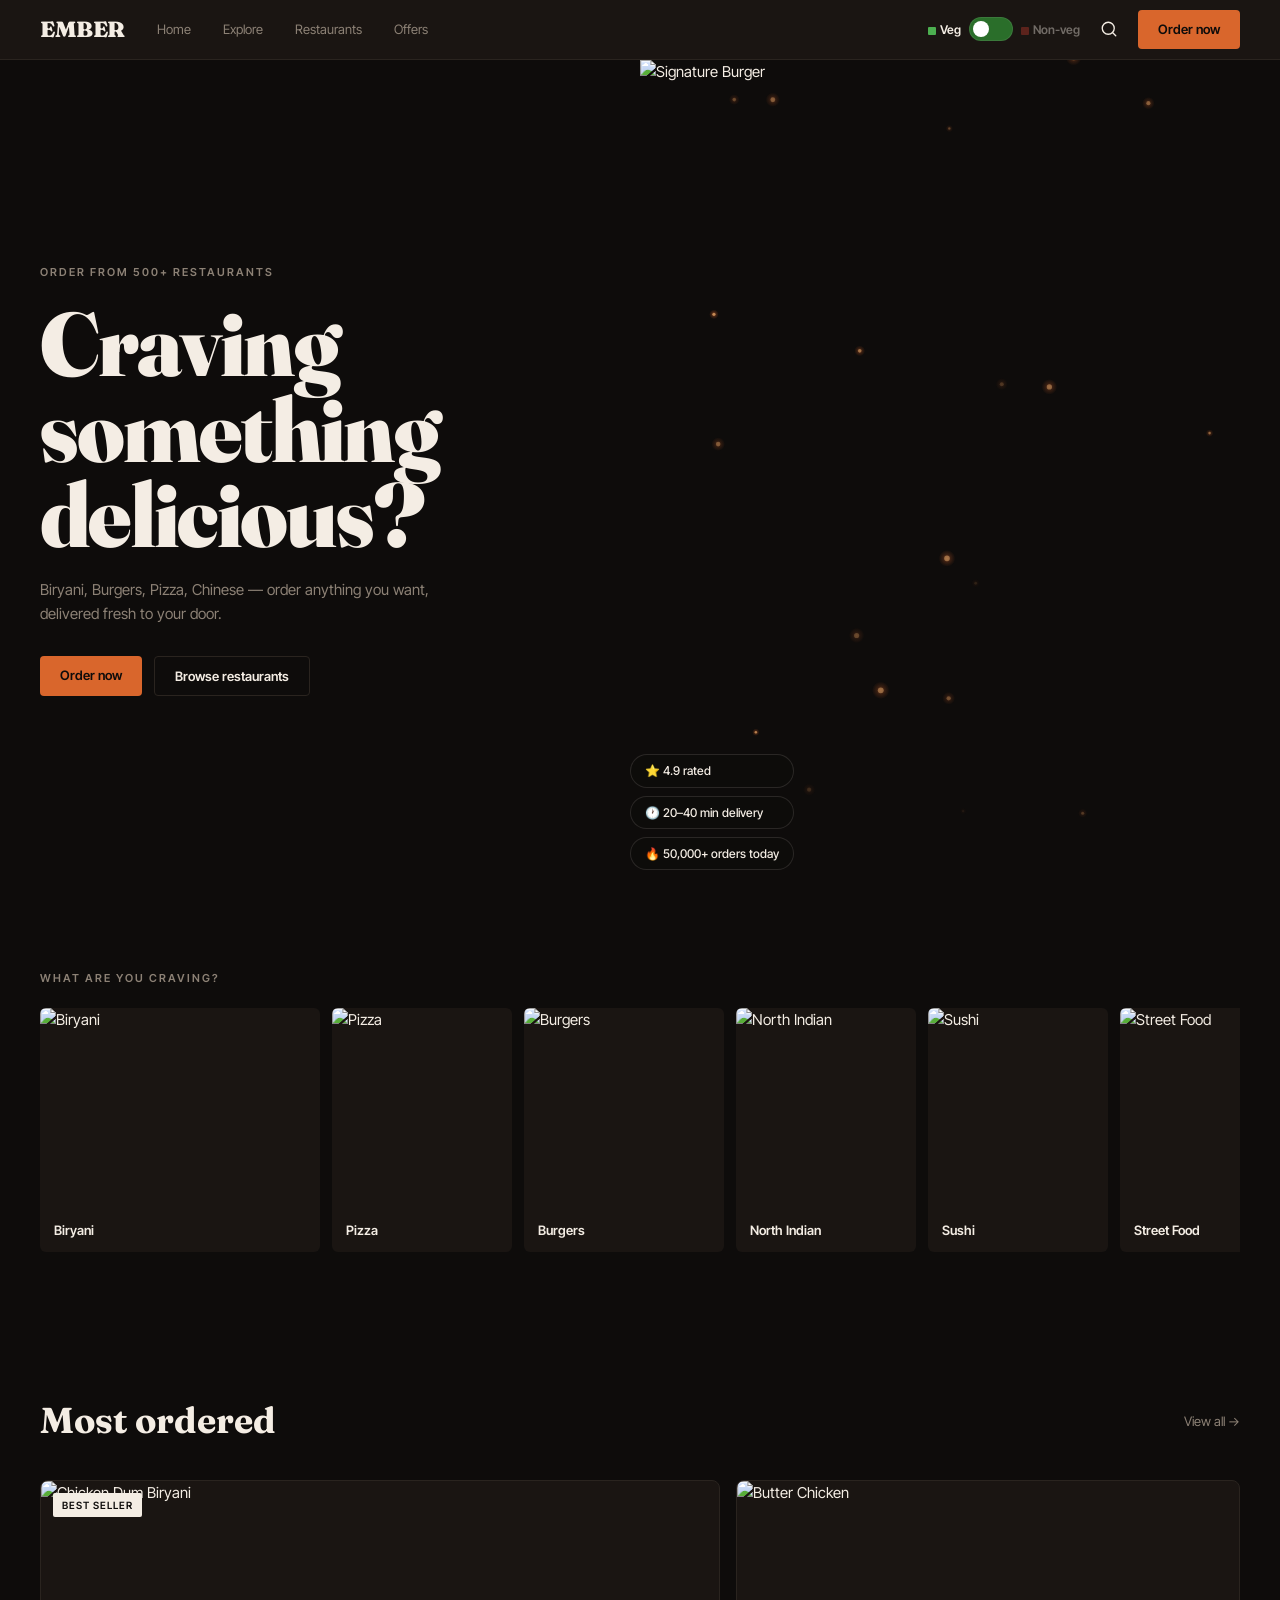
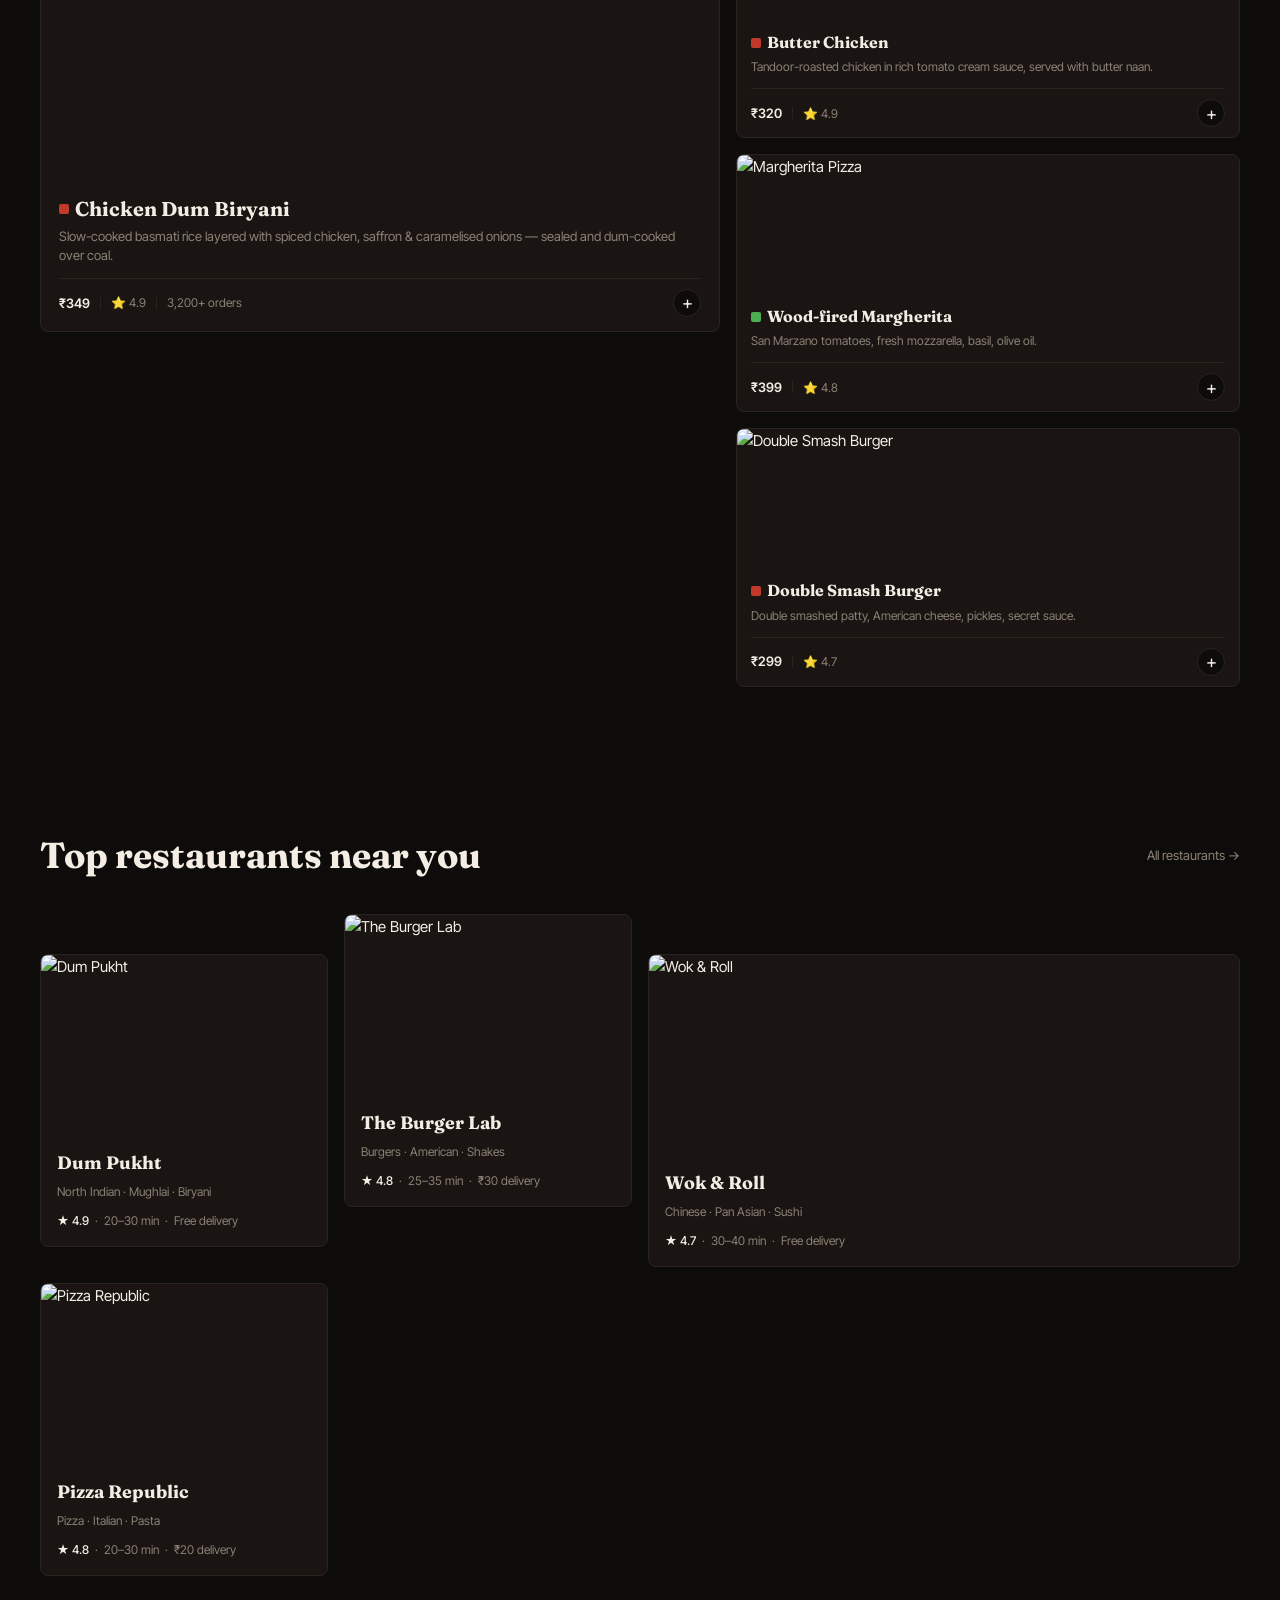
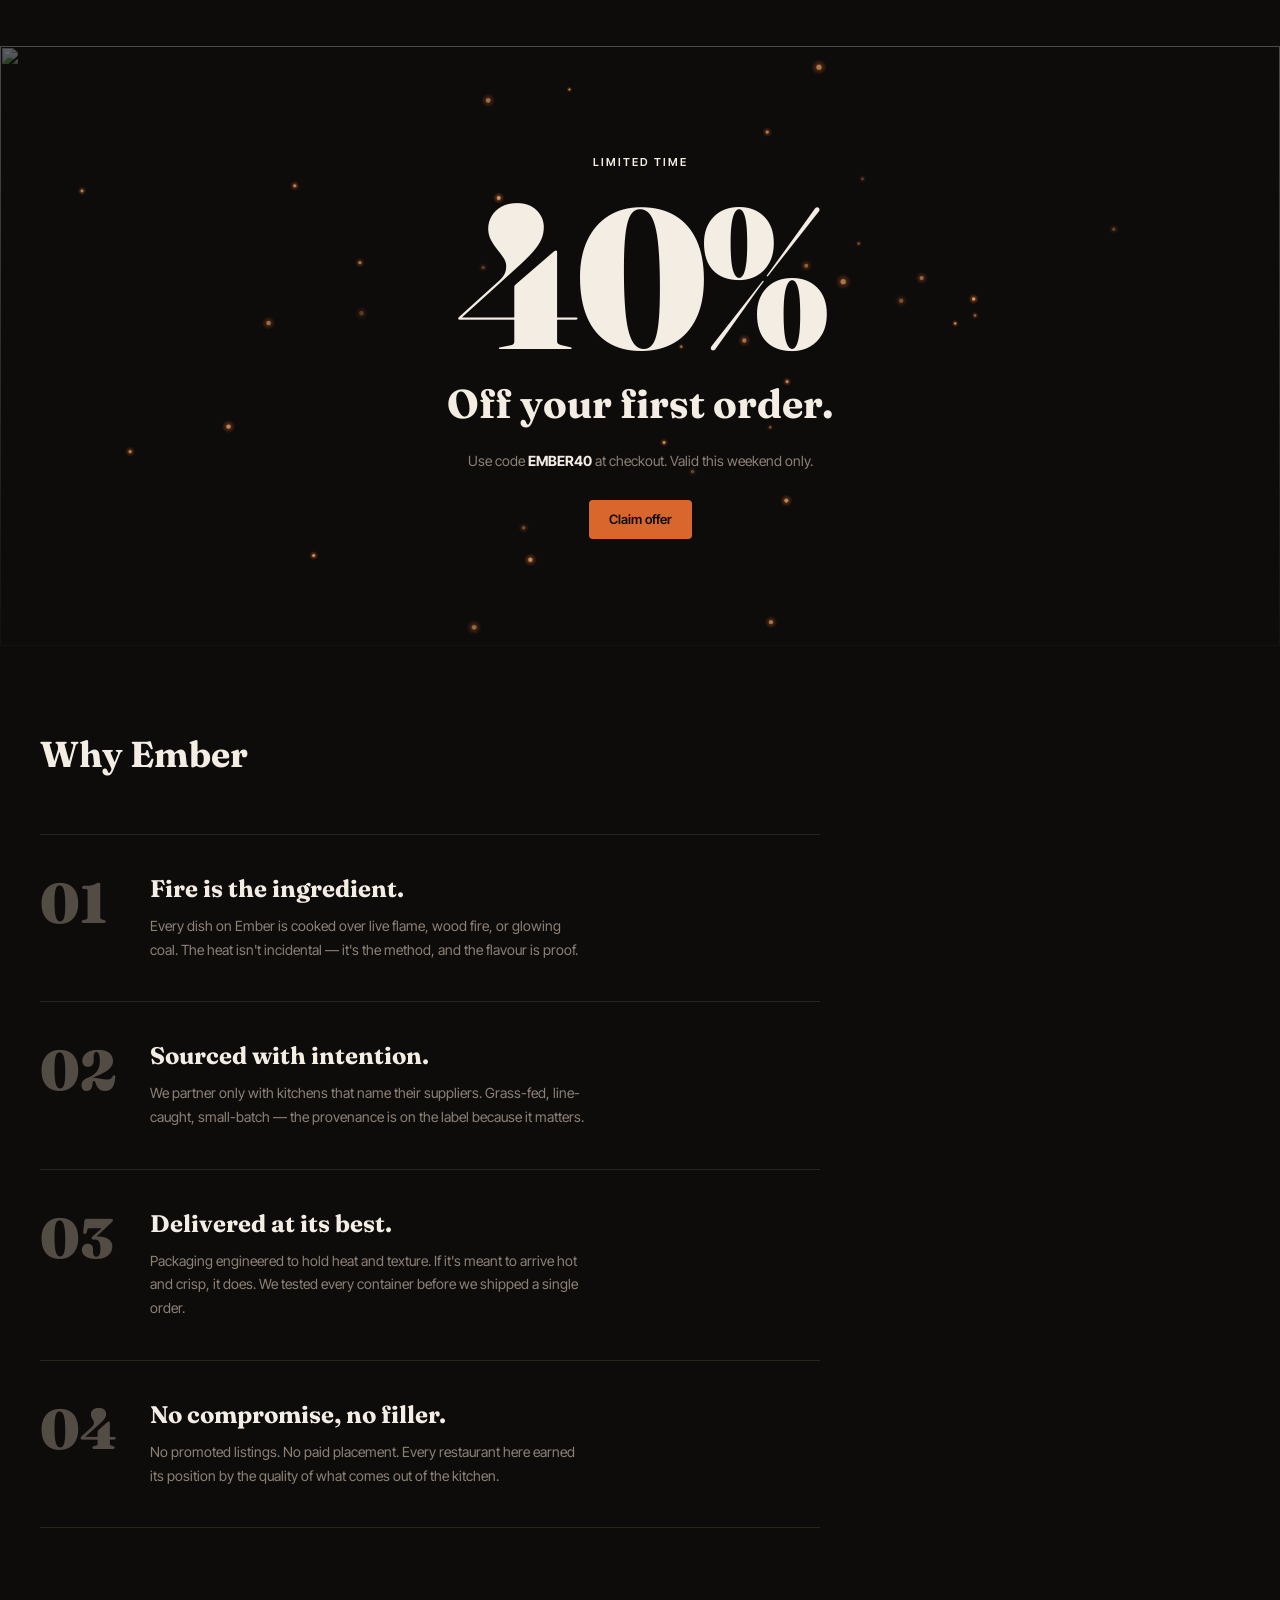
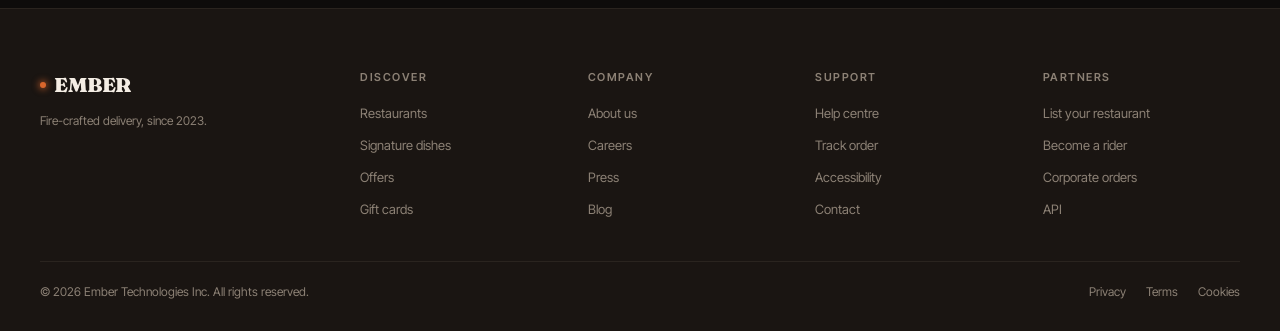
==== index.html @ 6a162d8c "Initial commit" ====
<!DOCTYPE html>
<html lang="en">
<head>
  <meta charset="UTF-8" />
  <meta name="viewport" content="width=device-width, initial-scale=1.0" />
  <title>EMBER — Crafted for your cravings</title>
  <link href="https://fonts.googleapis.com/css2?family=Fraunces:opsz,wght@9..144,700;9..144,900&family=Inter+Tight:wght@400;500;600&display=swap" rel="stylesheet" />
  <link rel="stylesheet" href="style.css" />
</head>
<body>

<!-- NAV -->
<nav id="nav">
  <a href="#" class="wordmark">EMBER</a>
  <div class="nav-links">
    <a href="#">Home</a>
    <a href="#explore">Explore</a>
    <a href="#restaurants">Restaurants</a>
    <a href="#offer">Offers</a>
  </div>
  <div style="display:flex;align-items:center;gap:1.25rem;margin-left:auto">

    <!-- Veg / Non-Veg Toggle -->
    <div class="veg-toggle" id="vegToggle" onclick="toggleVeg()" title="Toggle Veg / Non-Veg">
      <span class="veg-toggle__label" id="vegLabel">Veg</span>
      <div class="veg-toggle__track" id="vegTrack">
        <div class="veg-toggle__thumb"></div>
      </div>
      <span class="veg-toggle__label" id="nonvegLabel" style="opacity:.4">Non-veg</span>
    </div>

    <button aria-label="Search" style="color:var(--muted);display:flex;align-items:center;transition:color 150ms" onmouseover="this.style.color='var(--ivory)'" onmouseout="this.style.color='var(--muted)'">
      <svg width="18" height="18" viewBox="0 0 24 24" fill="none" stroke="currentColor" stroke-width="1.8" stroke-linecap="round">
        <circle cx="11" cy="11" r="8"/><line x1="21" y1="21" x2="16.65" y2="16.65"/>
      </svg>
    </button>
    <a href="#" class="btn btn-primary">Order now</a>
  </div>
</nav>

<!-- HERO -->
<section class="hero">
  <div class="hero-content">
    <p class="eyebrow">Order from 500+ restaurants</p>
    <h1><span>Craving something</span><span>delicious?</span></h1>
    <p class="hero-sub">Biryani, Burgers, Pizza, Chinese — order anything you want, delivered fresh to your door.</p>
    <div class="btn-row">
      <a href="#explore" class="btn btn-primary">Order now</a>
      <a href="#restaurants" class="btn btn-ghost">Browse restaurants</a>
    </div>
  </div>
  <div class="hero-img-wrap">
    <img src="https://images.unsplash.com/photo-1568901346375-23c9450c58cd?w=900&q=85&auto=format&fit=crop" alt="Signature Burger" />
    <div class="badges">
      <span class="badge">⭐ 4.9 rated</span>
      <span class="badge">🕐 20–40 min delivery</span>
      <span class="badge">🔥 50,000+ orders today</span>
    </div>
    <canvas id="heroCanvas"></canvas>
  </div>
</section>

<!-- CATEGORIES -->
<section class="section" id="explore">
  <p class="eyebrow">What are you craving?</p>
  <div class="cat-strip">
    <div class="cat-card wide">
      <div class="img-box"><img src="https://images.unsplash.com/photo-1585937421612-70a008356fbe?w=600&q=80&auto=format&fit=crop" alt="Biryani" loading="lazy" /></div>
      <span class="cat-name">Biryani</span>
    </div>
    <div class="cat-card">
      <div class="img-box"><img src="https://images.unsplash.com/photo-1513104890138-7c749659a591?w=400&q=80&auto=format&fit=crop" alt="Pizza" loading="lazy" /></div>
      <span class="cat-name">Pizza</span>
    </div>
    <div class="cat-card tall">
      <div class="img-box"><img src="https://images.unsplash.com/photo-1555939594-58d7cb561ad1?w=400&q=80&auto=format&fit=crop" alt="Burgers" loading="lazy" /></div>
      <span class="cat-name">Burgers</span>
    </div>
    <div class="cat-card">
      <div class="img-box"><img src="https://images.unsplash.com/photo-1588166524941-3bf61a9c41db?w=400&q=80&auto=format&fit=crop" alt="North Indian" loading="lazy" /></div>
      <span class="cat-name">North Indian</span>
    </div>
    <div class="cat-card">
      <div class="img-box"><img src="https://images.unsplash.com/photo-1569050467447-ce54b3bbc37d?w=400&q=80&auto=format&fit=crop" alt="Sushi" loading="lazy" /></div>
      <span class="cat-name">Sushi</span>
    </div>
    <div class="cat-card narrow">
      <div class="img-box"><img src="https://images.unsplash.com/photo-1601050690597-df0568f70950?w=300&q=80&auto=format&fit=crop" alt="Street Food" loading="lazy" /></div>
      <span class="cat-name">Street Food</span>
    </div>
    <div class="cat-card">
      <div class="img-box"><img src="https://images.unsplash.com/photo-1621996346565-e3dbc646d9a9?w=400&q=80&auto=format&fit=crop" alt="Pasta" loading="lazy" /></div>
      <span class="cat-name">Pasta</span>
    </div>
    <div class="cat-card">
      <div class="img-box"><img src="https://images.unsplash.com/photo-1551024601-bec78aea704b?w=400&q=80&auto=format&fit=crop" alt="Desserts" loading="lazy" /></div>
      <span class="cat-name">Desserts</span>
    </div>
    <div class="cat-card">
      <div class="img-box"><img src="https://images.unsplash.com/photo-1567188040759-fb8a883dc6d8?w=400&q=80&auto=format&fit=crop" alt="Tandoor" loading="lazy" /></div>
      <span class="cat-name">Tandoor</span>
    </div>
    <div class="cat-card narrow">
      <div class="img-box"><img src="https://images.unsplash.com/photo-1546069901-ba9599a7e63c?w=300&q=80&auto=format&fit=crop" alt="Healthy" loading="lazy" /></div>
      <span class="cat-name">Healthy</span>
    </div>
  </div>
</section>

<!-- POPULAR DISHES -->
<section class="section">
  <div class="section-head">
    <h2 class="section-title">Most ordered</h2>
    <a href="#" class="see-all">View all →</a>
  </div>
  <div class="dishes-grid">

    <div class="dish-card featured">
      <div class="img-box img-rel">
        <img src="https://images.unsplash.com/photo-1585937421612-70a008356fbe?w=700&q=85&auto=format&fit=crop" alt="Chicken Dum Biryani" loading="lazy" />
        <span class="dish-tag">Best seller</span>
      </div>
      <div class="dish-body">
        <h3 class="dish-name"><span class="dish-dot nonveg"></span>Chicken Dum Biryani</h3>
        <p class="dish-desc">Slow-cooked basmati rice layered with spiced chicken, saffron & caramelised onions — sealed and dum-cooked over coal.</p>
        <div class="meta-row">
          <span class="price">₹349</span>
          <span class="divider"></span>
          <span class="rating">⭐ 4.9</span>
          <span class="divider"></span>
          <span class="orders">3,200+ orders</span>
          <button class="add-btn">+</button>
        </div>
      </div>
    </div>

    <div class="small-stack">
      <div class="dish-card small">
        <div class="img-box"><img src="https://images.unsplash.com/photo-1567188040759-fb8a883dc6d8?w=400&q=80&auto=format&fit=crop" alt="Butter Chicken" loading="lazy" /></div>
        <div class="dish-body">
          <h3 class="dish-name"><span class="dish-dot nonveg"></span>Butter Chicken</h3>
          <p class="dish-desc">Tandoor-roasted chicken in rich tomato cream sauce, served with butter naan.</p>
          <div class="meta-row"><span class="price">₹320</span><span class="divider"></span><span class="rating">⭐ 4.9</span><button class="add-btn">+</button></div>
        </div>
      </div>
      <div class="dish-card small">
        <div class="img-box"><img src="https://images.unsplash.com/photo-1513104890138-7c749659a591?w=400&q=80&auto=format&fit=crop" alt="Margherita Pizza" loading="lazy" /></div>
        <div class="dish-body">
          <h3 class="dish-name"><span class="dish-dot veg"></span>Wood-fired Margherita</h3>
          <p class="dish-desc">San Marzano tomatoes, fresh mozzarella, basil, olive oil.</p>
          <div class="meta-row"><span class="price">₹399</span><span class="divider"></span><span class="rating">⭐ 4.8</span><button class="add-btn">+</button></div>
        </div>
      </div>
      <div class="dish-card small">
        <div class="img-box"><img src="https://images.unsplash.com/photo-1555939594-58d7cb561ad1?w=400&q=80&auto=format&fit=crop" alt="Double Smash Burger" loading="lazy" /></div>
        <div class="dish-body">
          <h3 class="dish-name"><span class="dish-dot nonveg"></span>Double Smash Burger</h3>
          <p class="dish-desc">Double smashed patty, American cheese, pickles, secret sauce.</p>
          <div class="meta-row"><span class="price">₹299</span><span class="divider"></span><span class="rating">⭐ 4.7</span><button class="add-btn">+</button></div>
        </div>
      </div>
    </div>

  </div>
</section>

<!-- RESTAURANTS -->
<section class="section" id="restaurants">
  <div class="section-head">
    <h2 class="section-title">Top restaurants near you</h2>
    <a href="#" class="see-all">All restaurants →</a>
  </div>
  <div class="rest-grid">
    <div class="rest-card offset">
      <div class="img-box"><img src="https://images.unsplash.com/photo-1414235077428-338989a2e8c0?w=600&q=80&auto=format&fit=crop" alt="Dum Pukht" loading="lazy" /></div>
      <div class="rest-body"><h3 class="rest-name">Dum Pukht</h3><p class="rest-cuisine">North Indian · Mughlai · Biryani</p><div class="rest-info"><span class="rating">★ 4.9</span> · <span>20–30 min</span> · <span>Free delivery</span></div></div>
    </div>
    <div class="rest-card">
      <div class="img-box"><img src="https://images.unsplash.com/photo-1537047902294-62a40c20a6ae?w=600&q=80&auto=format&fit=crop" alt="The Burger Lab" loading="lazy" /></div>
      <div class="rest-body"><h3 class="rest-name">The Burger Lab</h3><p class="rest-cuisine">Burgers · American · Shakes</p><div class="rest-info"><span class="rating">★ 4.8</span> · <span>25–35 min</span> · <span>₹30 delivery</span></div></div>
    </div>
    <div class="rest-card wide offset">
      <div class="img-box"><img src="https://images.unsplash.com/photo-1466978913421-dad2ebd01d17?w=700&q=80&auto=format&fit=crop" alt="Wok & Roll" loading="lazy" /></div>
      <div class="rest-body"><h3 class="rest-name">Wok & Roll</h3><p class="rest-cuisine">Chinese · Pan Asian · Sushi</p><div class="rest-info"><span class="rating">★ 4.7</span> · <span>30–40 min</span> · <span>Free delivery</span></div></div>
    </div>
    <div class="rest-card">
      <div class="img-box"><img src="https://images.unsplash.com/photo-1555396273-367ea4eb4db5?w=600&q=80&auto=format&fit=crop" alt="Pizza Republic" loading="lazy" /></div>
      <div class="rest-body"><h3 class="rest-name">Pizza Republic</h3><p class="rest-cuisine">Pizza · Italian · Pasta</p><div class="rest-info"><span class="rating">★ 4.8</span> · <span>20–30 min</span> · <span>₹20 delivery</span></div></div>
    </div>
  </div>
</section>

<!-- OFFER -->
<section class="offer" id="offer">
  <div class="offer-bg">
    <img src="https://images.unsplash.com/photo-1544025162-d76694265947?w=1600&q=80&auto=format&fit=crop" alt="" loading="lazy" />
  </div>
  <canvas id="offerCanvas"></canvas>
  <div class="offer-content">
    <p class="eyebrow" style="color:var(--muted)">Limited time</p>
    <div class="offer-num">40%</div>
    <h2 class="offer-title">Off your first order.</h2>
    <p class="offer-sub">Use code <strong>EMBER40</strong> at checkout. Valid this weekend only.</p>
    <a href="#" class="btn btn-primary">Claim offer</a>
  </div>
</section>

<!-- WHY EMBER -->
<section class="why">
  <h2 class="section-title">Why Ember</h2>
  <div class="why-item">
    <span class="why-num">01</span>
    <div><h3 class="why-title">Fire is the ingredient.</h3><p class="why-body">Every dish on Ember is cooked over live flame, wood fire, or glowing coal. The heat isn't incidental — it's the method, and the flavour is proof.</p></div>
  </div>
  <div class="why-item">
    <span class="why-num">02</span>
    <div><h3 class="why-title">Sourced with intention.</h3><p class="why-body">We partner only with kitchens that name their suppliers. Grass-fed, line-caught, small-batch — the provenance is on the label because it matters.</p></div>
  </div>
  <div class="why-item">
    <span class="why-num">03</span>
    <div><h3 class="why-title">Delivered at its best.</h3><p class="why-body">Packaging engineered to hold heat and texture. If it's meant to arrive hot and crisp, it does. We tested every container before we shipped a single order.</p></div>
  </div>
  <div class="why-item">
    <span class="why-num">04</span>
    <div><h3 class="why-title">No compromise, no filler.</h3><p class="why-body">No promoted listings. No paid placement. Every restaurant here earned its position by the quality of what comes out of the kitchen.</p></div>
  </div>
</section>

<!-- FOOTER -->
<footer>
  <div class="footer-top">
    <div>
      <div class="footer-wordmark"><span class="ember-dot"></span> EMBER</div>
      <p class="footer-tagline">Fire-crafted delivery, since 2023.</p>
    </div>
    <div class="footer-nav">
      <div><p class="col-head">Discover</p><ul><li><a href="#">Restaurants</a></li><li><a href="#">Signature dishes</a></li><li><a href="#">Offers</a></li><li><a href="#">Gift cards</a></li></ul></div>
      <div><p class="col-head">Company</p><ul><li><a href="#">About us</a></li><li><a href="#">Careers</a></li><li><a href="#">Press</a></li><li><a href="#">Blog</a></li></ul></div>
      <div><p class="col-head">Support</p><ul><li><a href="#">Help centre</a></li><li><a href="#">Track order</a></li><li><a href="#">Accessibility</a></li><li><a href="#">Contact</a></li></ul></div>
      <div><p class="col-head">Partners</p><ul><li><a href="#">List your restaurant</a></li><li><a href="#">Become a rider</a></li><li><a href="#">Corporate orders</a></li><li><a href="#">API</a></li></ul></div>
    </div>
  </div>
  <div class="footer-bottom">
    <p>© 2026 Ember Technologies Inc. All rights reserved.</p>
    <div class="legal-links"><a href="#">Privacy</a><a href="#">Terms</a><a href="#">Cookies</a></div>
  </div>
</footer>

<script src="main.js"></script>
</body>
</html>
---- style.css ----
/* === RESET === */
* {
  margin: 0;
  padding: 0;
  box-sizing: border-box;
}

body {
  background-color: #0E0C0B;
  color: #F4EDE4;
  font-family: 'Inter Tight', sans-serif;
  font-size: 15px;
  line-height: 1.6;
  overflow-x: hidden;
}

img {
  display: block;
  max-width: 100%;
  height: auto;
}

a {
  color: inherit;
  text-decoration: none;
}

ul, ol {
  list-style: none;
}

button {
  background: none;
  border: none;
  cursor: pointer;
  font-family: inherit;
  color: inherit;
}

/* === NAV === */
nav {
  position: fixed;
  top: 0;
  left: 0;
  right: 0;
  z-index: 100;
  display: flex;
  align-items: center;
  gap: 2rem;
  padding: 0 40px;
  height: 60px;
  background-color: #1A1512;
  border-bottom: 1px solid #2A241F;
}

nav.scrolled {
  border-bottom-color: #8C8175;
}

.wordmark {
  font-family: 'Fraunces', serif;
  font-size: 22px;
  font-weight: 900;
  letter-spacing: -0.5px;
  color: #F4EDE4;
}

.nav-links {
  display: flex;
  gap: 2rem;
  margin-right: auto;
}

.nav-links a {
  font-size: 13px;
  color: #8C8175;
}

.nav-links a:hover {
  color: #F4EDE4;
}

/* === BUTTONS === */
.btn {
  display: inline-block;
  padding: 9px 20px;
  font-size: 13px;
  font-weight: 600;
  border-radius: 4px;
}

.btn:hover {
  opacity: 0.85;
}

.btn-primary {
  background-color: #D9662C;
  color: #0E0C0B;
}

.btn-ghost {
  border: 1px solid #2A241F;
  color: #F4EDE4;
}

/* === HERO === */
.hero {
  min-height: 100vh;
  padding-top: 60px;
  display: grid;
  grid-template-columns: 1fr 1fr;
  align-items: center;
  overflow: hidden;
}

.hero-content {
  padding: 60px 40px;
}

.eyebrow {
  font-size: 11px;
  font-weight: 600;
  letter-spacing: 2px;
  text-transform: uppercase;
  color: #8C8175;
  margin-bottom: 20px;
}

h1 {
  font-family: 'Fraunces', serif;
  font-size: 90px;
  font-weight: 900;
  line-height: 0.95;
  letter-spacing: -2px;
  color: #F4EDE4;
  margin-bottom: 20px;
}

h1 span {
  display: block;
}

.hero-sub {
  font-size: 15px;
  color: #8C8175;
  max-width: 420px;
  margin-bottom: 30px;
}

.btn-row {
  display: flex;
  gap: 12px;
}

.hero-img-wrap {
  position: relative;
  height: 100%;
  min-height: 520px;
}

.hero-img-wrap img {
  width: 110%;
  height: 100%;
  object-fit: cover;
}

.badges {
  position: absolute;
  bottom: 30px;
  left: -10px;
  display: flex;
  flex-direction: column;
  gap: 8px;
}

.badge {
  display: inline-flex;
  align-items: center;
  gap: 6px;
  font-size: 12px;
  font-weight: 500;
  background-color: rgba(14, 12, 11, 0.75);
  border: 1px solid rgba(244, 237, 228, 0.12);
  padding: 6px 14px;
  border-radius: 50px;
}

#heroCanvas {
  position: absolute;
  top: 0;
  left: 0;
  width: 100%;
  height: 100%;
  pointer-events: none;
}

/* === CATEGORIES === */
.section {
  padding: 70px 40px;
}

.section-head {
  display: flex;
  align-items: center;
  justify-content: space-between;
  margin-bottom: 30px;
}

.section-title {
  font-family: 'Fraunces', serif;
  font-size: 36px;
  font-weight: 700;
  color: #F4EDE4;
}

.see-all {
  font-size: 13px;
  color: #8C8175;
}

.see-all:hover {
  color: #F4EDE4;
}

.cat-strip {
  display: flex;
  gap: 12px;
  overflow-x: auto;
}

.cat-strip::-webkit-scrollbar {
  display: none;
}

.cat-card {
  flex-shrink: 0;
  width: 180px;
  border-radius: 6px;
  overflow: hidden;
  background-color: #1A1512;
  cursor: pointer;
}

.cat-card.wide   { width: 280px; }
.cat-card.tall   { width: 200px; }
.cat-card.narrow { width: 150px; }

.cat-card .img-box {
  height: 200px;
  overflow: hidden;
}

.cat-card .img-box img {
  width: 100%;
  height: 100%;
  object-fit: cover;
  transition: transform 0.4s;
}

.cat-card:hover .img-box img {
  transform: scale(1.04);
}

.cat-name {
  display: block;
  font-size: 13px;
  font-weight: 600;
  padding: 12px 14px;
  position: relative;
}

.cat-name::after {
  content: '';
  position: absolute;
  bottom: 8px;
  left: 14px;
  width: 0;
  height: 1px;
  background-color: #D9662C;
  transition: width 0.4s;
}

.cat-card:hover .cat-name::after {
  width: calc(100% - 28px);
}

/* === DISHES === */
.dishes-grid {
  display: grid;
  grid-template-columns: 1.35fr 1fr;
  gap: 16px;
  align-items: start;
}

.small-stack {
  display: flex;
  flex-direction: column;
  gap: 16px;
}

.dish-card {
  background-color: #1A1512;
  border: 1px solid #2A241F;
  border-radius: 8px;
  overflow: hidden;
  transition: border-color 0.3s;
}

.dish-card:hover {
  border-color: #8C8175;
}

.dish-card .img-box {
  overflow: hidden;
}

.dish-card.featured .img-box { height: 300px; }
.dish-card.small    .img-box { height: 140px; }

.dish-card .img-box img {
  width: 100%;
  height: 100%;
  object-fit: cover;
  transition: transform 0.5s;
}

.dish-card:hover .img-box img {
  transform: scale(1.03);
}

.img-rel {
  position: relative;
}

.dish-tag {
  position: absolute;
  top: 12px;
  left: 12px;
  font-size: 10px;
  font-weight: 600;
  letter-spacing: 1px;
  text-transform: uppercase;
  background-color: #F4EDE4;
  color: #0E0C0B;
  padding: 4px 9px;
  border-radius: 2px;
}

.dish-body {
  padding: 16px 18px 14px;
}

.dish-card.small .dish-body {
  padding: 12px 14px 10px;
}

.dish-name {
  font-family: 'Fraunces', serif;
  font-size: 20px;
  font-weight: 700;
  line-height: 1.2;
  margin-bottom: 6px;
  display: flex;
  align-items: center;
}

.dish-card.small .dish-name { font-size: 16px; }

.dish-desc {
  font-size: 13px;
  color: #8C8175;
  line-height: 1.5;
  margin-bottom: 12px;
}

.dish-card.small .dish-desc { font-size: 12px; }

.meta-row {
  display: flex;
  align-items: center;
  gap: 10px;
  padding-top: 10px;
  border-top: 1px solid #2A241F;
  font-size: 13px;
}

.price   { font-weight: 600; }
.divider { width: 1px; height: 12px; background-color: #2A241F; }
.rating  { font-size: 12px; color: #8C8175; }
.orders  { font-size: 12px; color: #8C8175; }

.add-btn {
  margin-left: auto;
  width: 28px;
  height: 28px;
  border-radius: 50%;
  background-color: #0E0C0B;
  border: 1px solid #2A241F;
  font-size: 18px;
  display: flex;
  align-items: center;
  justify-content: center;
  transition: background-color 0.2s;
}

.add-btn:hover {
  background-color: #D9662C;
  border-color: #D9662C;
  color: #0E0C0B;
}

/* === RESTAURANTS === */
.rest-grid {
  display: grid;
  grid-template-columns: repeat(4, 1fr);
  gap: 16px;
  align-items: start;
}

.rest-card {
  background-color: #1A1512;
  border: 1px solid #2A241F;
  border-radius: 8px;
  overflow: hidden;
  cursor: pointer;
  transition: border-color 0.3s;
}

.rest-card:hover   { border-color: #8C8175; }
.rest-card.offset  { margin-top: 40px; }
.rest-card.wide    { grid-column: span 2; }

.rest-card .img-box {
  height: 180px;
  overflow: hidden;
}

.rest-card.wide .img-box { height: 200px; }

.rest-card .img-box img {
  width: 100%;
  height: 100%;
  object-fit: cover;
  transition: transform 0.5s;
}

.rest-card:hover .img-box img {
  transform: scale(1.03);
}

.rest-body    { padding: 14px 16px 16px; }
.rest-name    { font-family: 'Fraunces', serif; font-size: 18px; font-weight: 700; margin-bottom: 4px; }
.rest-cuisine { font-size: 12px; color: #8C8175; margin-bottom: 10px; }
.rest-info    { display: flex; align-items: center; gap: 6px; font-size: 12px; color: #8C8175; }
.rest-info .rating { color: #F4EDE4; font-weight: 500; }

/* === OFFER === */
.offer {
  position: relative;
  min-height: 600px;
  display: flex;
  align-items: center;
  justify-content: center;
  overflow: hidden;
}

.offer-bg {
  position: absolute;
  top: 0; left: 0;
  width: 100%; height: 100%;
}

.offer-bg img {
  width: 100%;
  height: 100%;
  object-fit: cover;
}

.offer-bg::after {
  content: '';
  position: absolute;
  top: 0; left: 0;
  width: 100%; height: 100%;
  background: linear-gradient(to top, rgba(14,12,11,0.97), rgba(14,12,11,0.65));
}

#offerCanvas {
  position: absolute;
  top: 0; left: 0;
  width: 100%; height: 100%;
  pointer-events: none;
  z-index: 2;
}

.offer-content {
  position: relative;
  z-index: 3;
  text-align: center;
  padding: 60px 40px;
  max-width: 700px;
}

.offer-num {
  font-family: 'Fraunces', serif;
  font-size: 200px;
  font-weight: 900;
  line-height: 0.85;
  letter-spacing: -6px;
  color: #F4EDE4;
  margin-bottom: 10px;
}

.offer-title {
  font-family: 'Fraunces', serif;
  font-size: 40px;
  font-weight: 700;
  color: #F4EDE4;
  margin-bottom: 14px;
}

.offer-sub {
  font-size: 14px;
  color: #8C8175;
  margin-bottom: 28px;
  line-height: 1.6;
}

.offer-sub strong { color: #F4EDE4; }

/* === WHY EMBER === */
.why {
  padding: 80px 40px;
  max-width: 860px;
}

.why .section-title {
  margin-bottom: 50px;
}

.why-item {
  display: grid;
  grid-template-columns: 80px 1fr;
  gap: 30px;
  padding: 40px 0;
  border-bottom: 1px solid #2A241F;
  align-items: start;
}

.why-item:first-of-type {
  border-top: 1px solid #2A241F;
}

.why-num {
  font-family: 'Fraunces', serif;
  font-size: 56px;
  font-weight: 900;
  color: #8C8175;
  line-height: 1;
  opacity: 0.55;
}

.why-title {
  font-family: 'Fraunces', serif;
  font-size: 24px;
  font-weight: 700;
  line-height: 1.2;
  margin-bottom: 10px;
}

.why-body {
  font-size: 14px;
  color: #8C8175;
  line-height: 1.7;
  max-width: 55ch;
}

/* === FOOTER === */
footer {
  background-color: #1A1512;
  border-top: 1px solid #2A241F;
  padding: 60px 40px 30px;
}

.footer-top {
  display: grid;
  grid-template-columns: 260px 1fr;
  gap: 60px;
  margin-bottom: 40px;
}

.footer-wordmark {
  font-family: 'Fraunces', serif;
  font-size: 20px;
  font-weight: 900;
  letter-spacing: -0.5px;
  color: #F4EDE4;
  display: flex;
  align-items: center;
  gap: 8px;
  margin-bottom: 10px;
}

.ember-dot {
  width: 6px;
  height: 6px;
  border-radius: 50%;
  background-color: #D9662C;
  box-shadow: 0 0 6px 2px rgba(217,102,44,0.55);
  animation: pulse 2.8s ease-in-out infinite;
}

@keyframes pulse {
  50% { box-shadow: 0 0 10px 4px rgba(217,102,44,0.75); }
}

.footer-tagline { font-size: 12px; color: #8C8175; }

.footer-nav {
  display: grid;
  grid-template-columns: repeat(4, 1fr);
  gap: 30px;
}

.col-head {
  font-size: 11px;
  font-weight: 600;
  letter-spacing: 1.5px;
  text-transform: uppercase;
  color: #8C8175;
  margin-bottom: 14px;
}

.footer-nav ul {
  display: flex;
  flex-direction: column;
  gap: 8px;
}

.footer-nav a {
  font-size: 13px;
  color: #8C8175;
}

.footer-nav a:hover { color: #F4EDE4; }

.footer-bottom {
  display: flex;
  justify-content: space-between;
  align-items: center;
  padding-top: 20px;
  border-top: 1px solid #2A241F;
}

.footer-bottom p { font-size: 12px; color: #8C8175; }
.legal-links { display: flex; gap: 20px; }
.legal-links a { font-size: 12px; color: #8C8175; }
.legal-links a:hover { color: #F4EDE4; }

/* === VEG / NON-VEG TOGGLE === */
.veg-toggle {
  display: flex;
  align-items: center;
  gap: 8px;
  cursor: pointer;
}

.veg-toggle__label {
  font-size: 12px;
  font-weight: 600;
  color: #F4EDE4;
}

.veg-toggle__track {
  position: relative;
  width: 44px;
  height: 24px;
  border-radius: 50px;
  background-color: #2a6e2a;
  border: 1px solid rgba(255,255,255,0.08);
  transition: background-color 0.3s;
}

.veg-toggle__thumb {
  position: absolute;
  top: 3px;
  left: 3px;
  width: 16px;
  height: 16px;
  border-radius: 50%;
  background-color: #fff;
  transition: transform 0.3s;
}

.veg-toggle.nonveg .veg-toggle__track  { background-color: #8B1A1A; }
.veg-toggle.nonveg .veg-toggle__thumb  { transform: translateX(20px); }
.veg-toggle.nonveg #vegLabel           { opacity: 0.4; }
.veg-toggle.nonveg #nonvegLabel        { opacity: 1 !important; }

#vegLabel::before, #nonvegLabel::before {
  content: '';
  display: inline-block;
  width: 8px;
  height: 8px;
  margin-right: 4px;
  vertical-align: middle;
  border-radius: 1px;
}

#vegLabel::before    { background-color: #4caf50; }
#nonvegLabel::before { background-color: #c0392b; }
#nonvegLabel         { opacity: 0.4; }

.dish-dot {
  display: inline-block;
  width: 10px;
  height: 10px;
  border-radius: 2px;
  margin-right: 6px;
  flex-shrink: 0;
}

.dish-dot.veg    { background-color: #4caf50; }
.dish-dot.nonveg { background-color: #c0392b; }

/* === RESPONSIVE === */
@media (max-width: 1024px) {
  .rest-grid              { grid-template-columns: repeat(2, 1fr); }
  .rest-card.wide         { grid-column: span 1; }
  .rest-card.offset       { margin-top: 0; }
}

@media (max-width: 768px) {
  nav .nav-links          { display: none; }
  .hero                   { grid-template-columns: 1fr; }
  .hero-img-wrap          { min-height: 320px; order: -1; }
  .hero-img-wrap img      { width: 100%; }
  h1                      { font-size: 52px; }
  .dishes-grid            { grid-template-columns: 1fr; }
  .rest-grid              { grid-template-columns: 1fr; }
  .footer-top             { grid-template-columns: 1fr; gap: 30px; }
  .footer-nav             { grid-template-columns: repeat(2, 1fr); }
}

@media (max-width: 480px) {
  .footer-nav             { grid-template-columns: 1fr; }
  .footer-bottom          { flex-direction: column; align-items: flex-start; gap: 10px; }
  .btn-row                { flex-direction: column; }
  .offer-num              { font-size: 110px; }
}
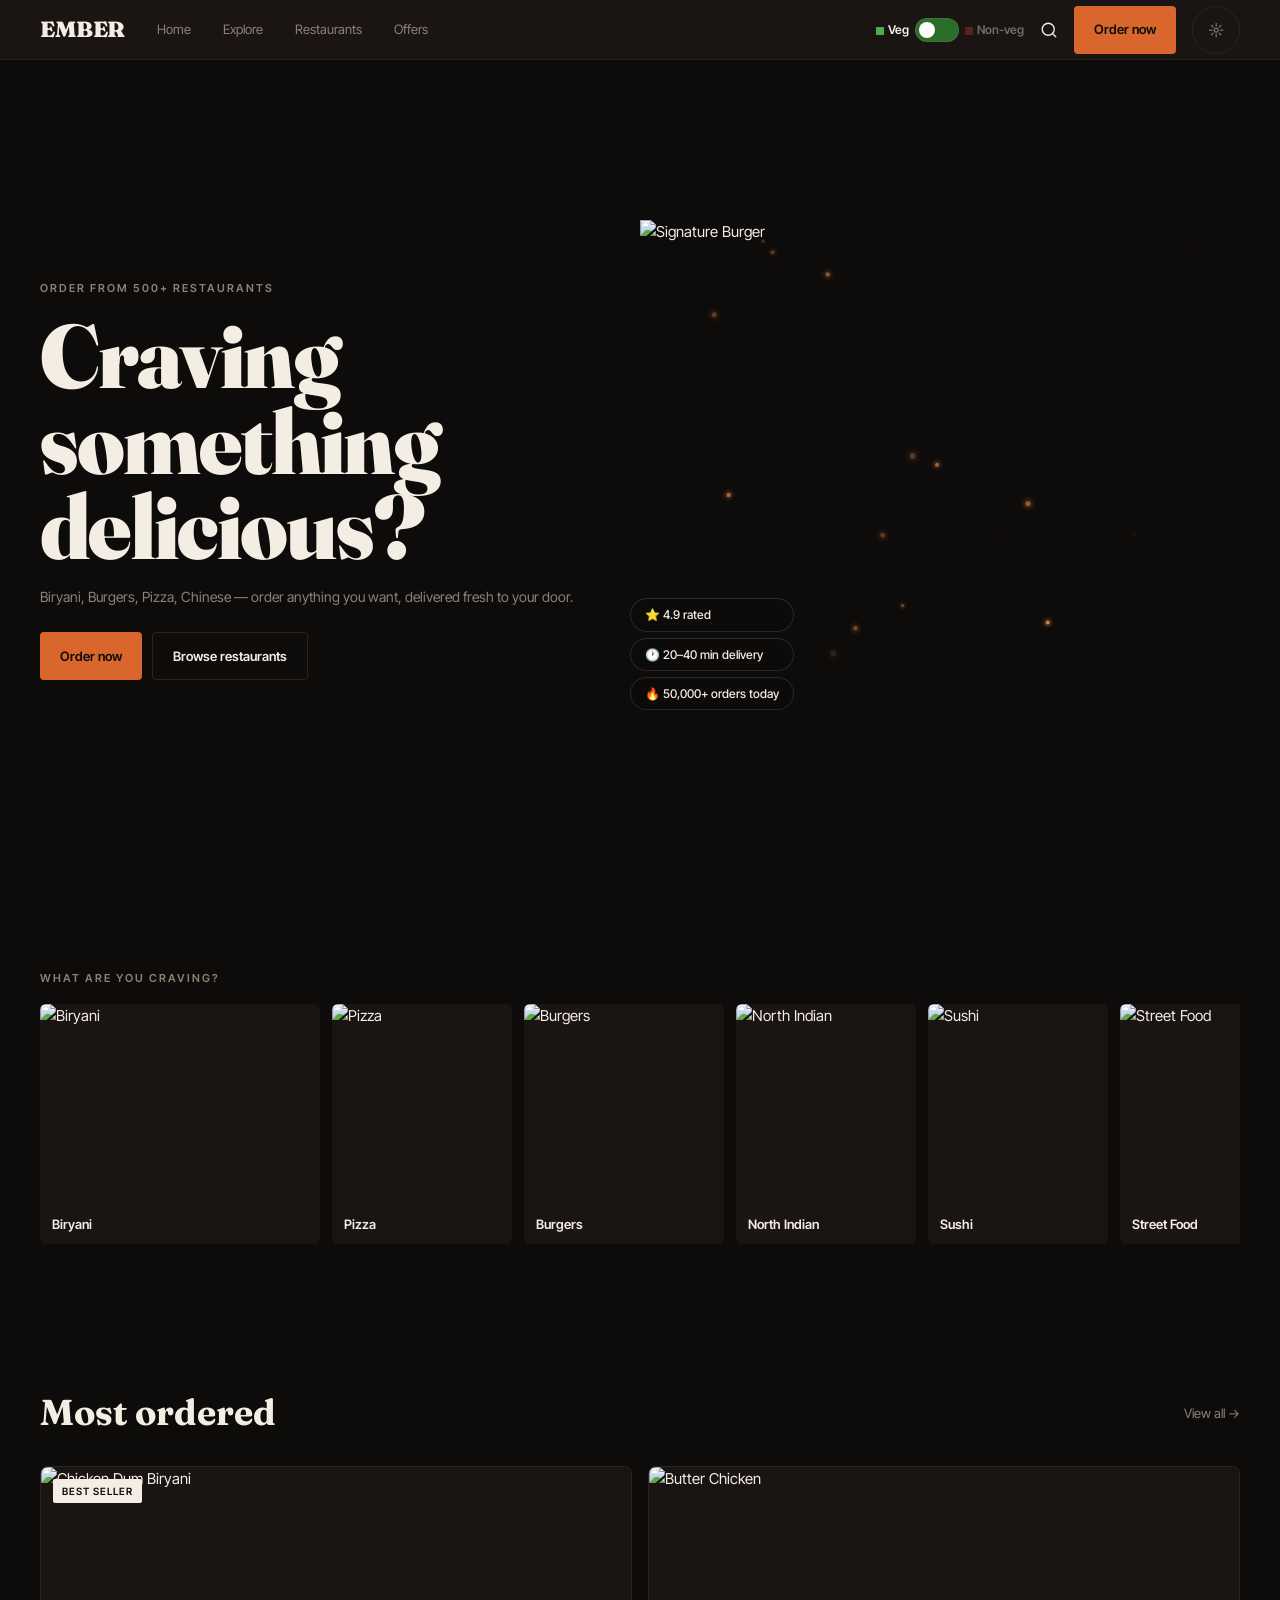
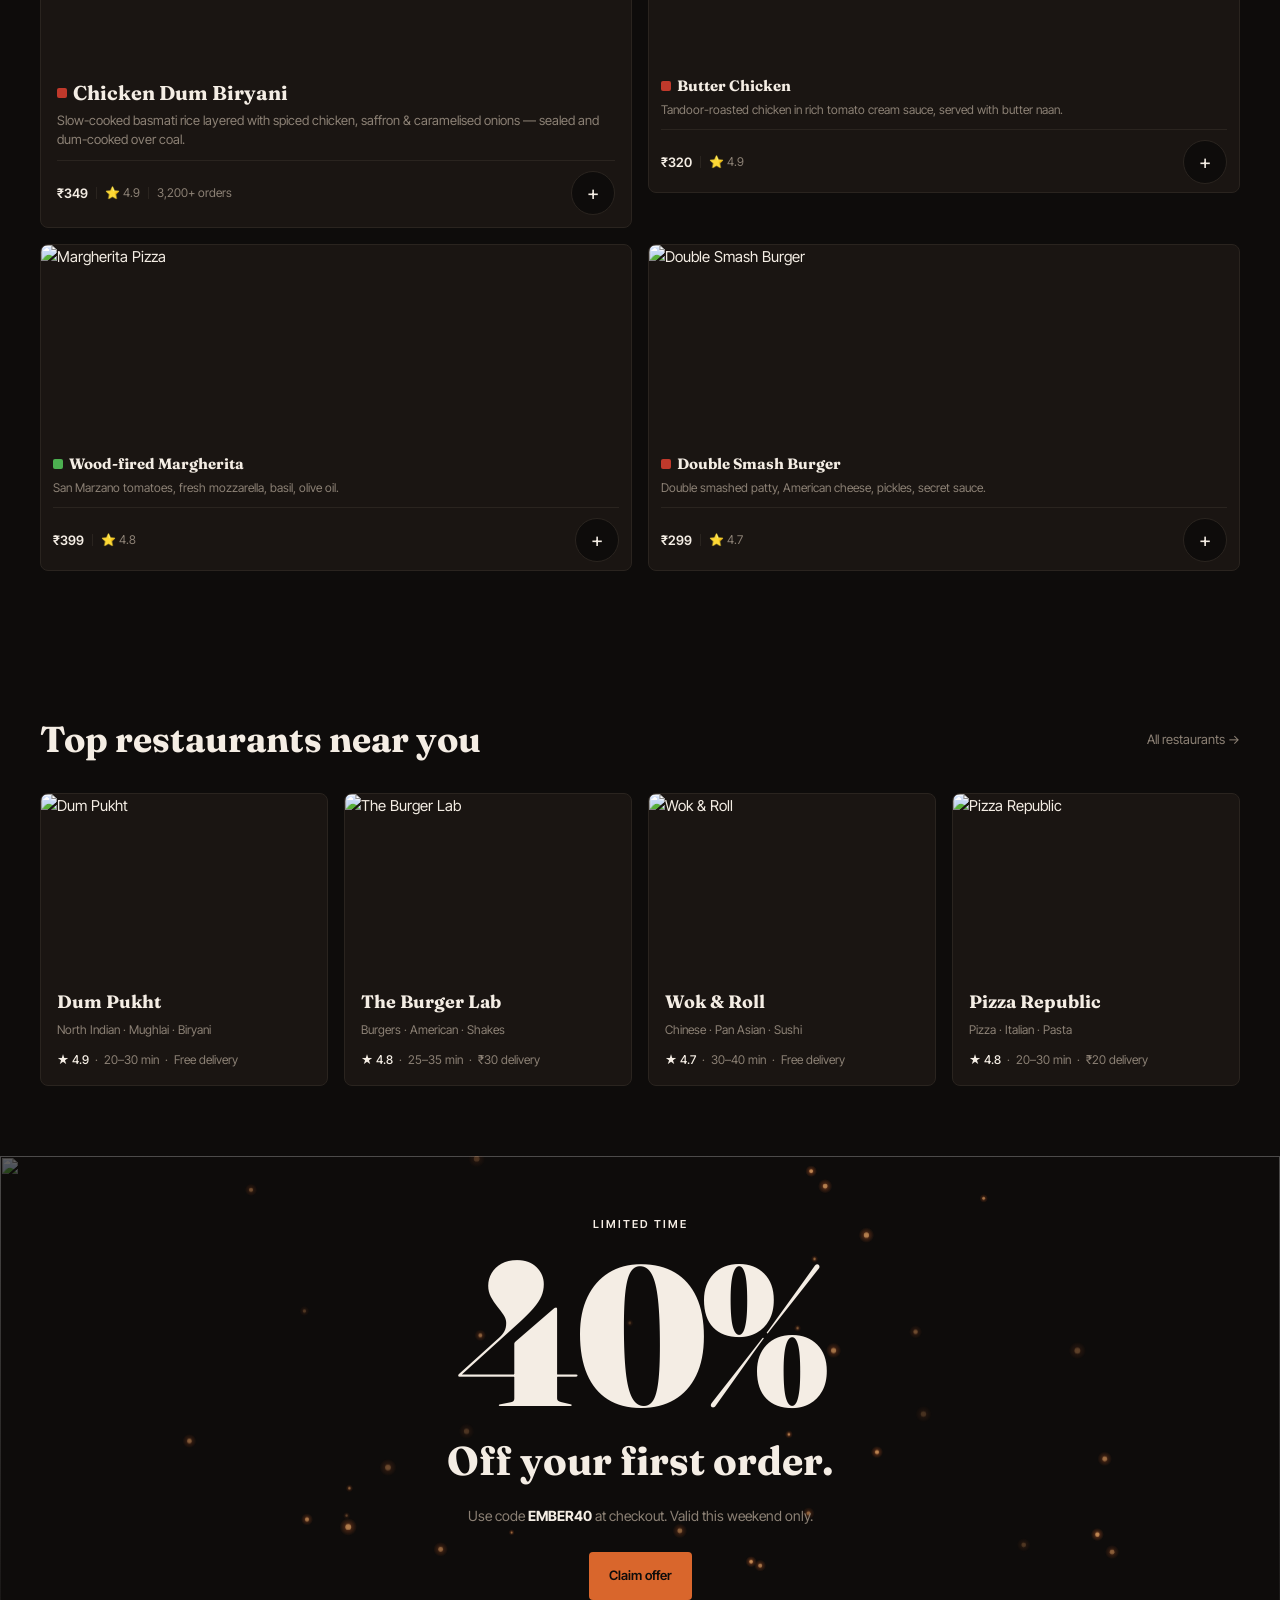
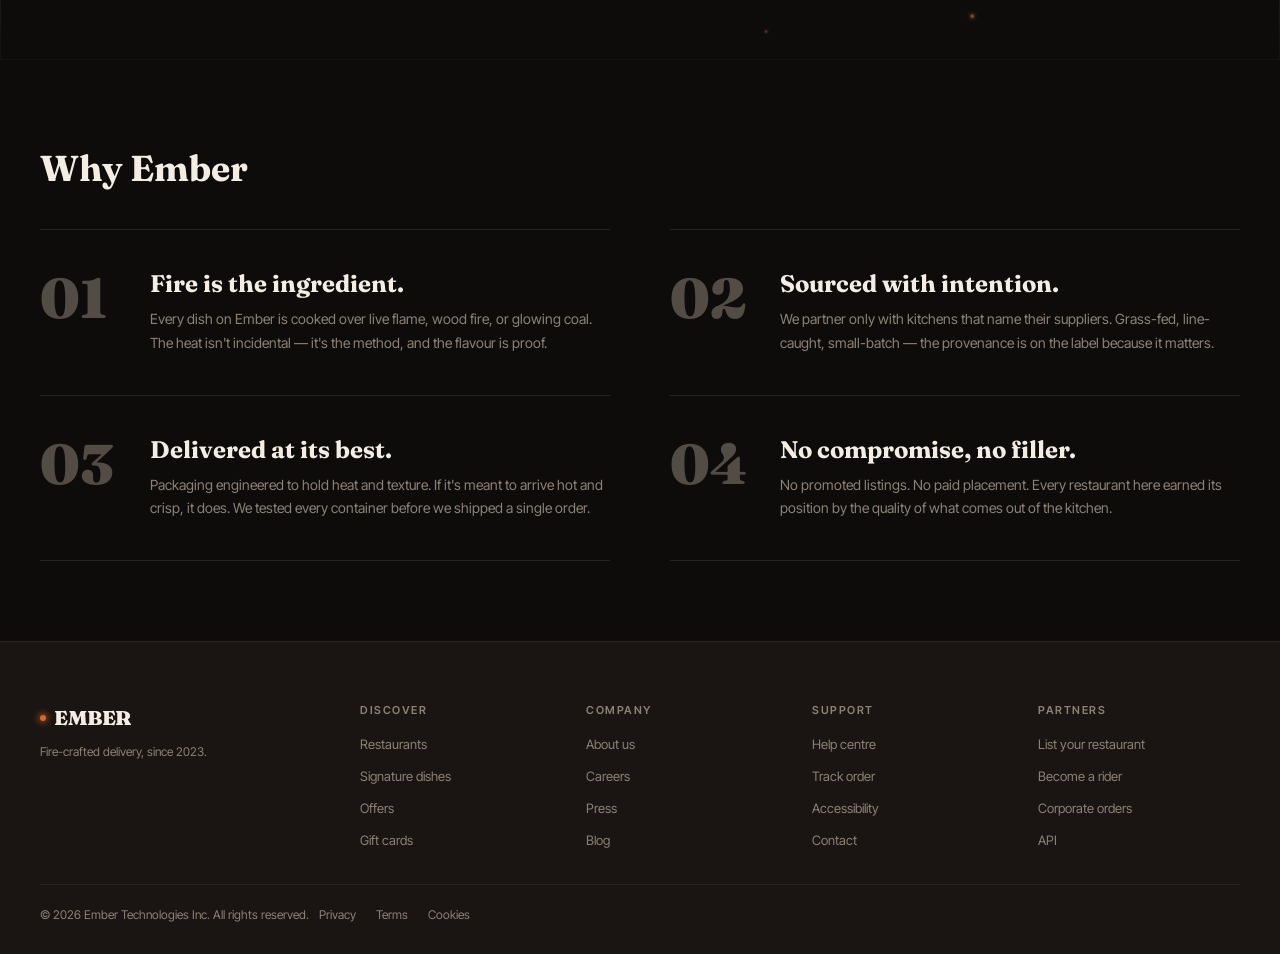
==== commit 43b5685b: "Updated code" ====
--- a/index.html
+++ b/index.html
@@ -18,7 +18,7 @@
     <a href="#restaurants">Restaurants</a>
     <a href="#offer">Offers</a>
   </div>
-  <div style="display:flex;align-items:center;gap:1.25rem;margin-left:auto">
+  <div class="nav-right">
 
     <!-- Veg / Non-Veg Toggle -->
     <div class="veg-toggle" id="vegToggle" onclick="toggleVeg()" title="Toggle Veg / Non-Veg">
@@ -35,8 +35,29 @@
       </svg>
     </button>
     <a href="#" class="btn btn-primary">Order now</a>
+
+    <!-- Dark / Light theme toggle -->
+    <button class="theme-toggle" id="themeToggle" onclick="toggleTheme()" title="Toggle theme" aria-label="Toggle theme">
+      ☼
+    </button>
+
+    <!-- Hamburger — visible on mobile only -->
+    <button class="hamburger" id="hamburger" onclick="toggleMenu()" aria-label="Toggle menu">
+      <span></span>
+      <span></span>
+      <span></span>
+    </button>
+
   </div>
 </nav>
+
+<!-- Mobile nav drawer -->
+<div class="mobile-nav" id="mobileNav">
+  <a href="#"            onclick="toggleMenu()">Home</a>
+  <a href="#explore"     onclick="toggleMenu()">Explore</a>
+  <a href="#restaurants" onclick="toggleMenu()">Restaurants</a>
+  <a href="#offer"       onclick="toggleMenu()">Offers</a>
+</div>
 
 <!-- HERO -->
 <section class="hero">
@@ -208,21 +229,23 @@
 <!-- WHY EMBER -->
 <section class="why">
   <h2 class="section-title">Why Ember</h2>
-  <div class="why-item">
-    <span class="why-num">01</span>
-    <div><h3 class="why-title">Fire is the ingredient.</h3><p class="why-body">Every dish on Ember is cooked over live flame, wood fire, or glowing coal. The heat isn't incidental — it's the method, and the flavour is proof.</p></div>
-  </div>
-  <div class="why-item">
-    <span class="why-num">02</span>
-    <div><h3 class="why-title">Sourced with intention.</h3><p class="why-body">We partner only with kitchens that name their suppliers. Grass-fed, line-caught, small-batch — the provenance is on the label because it matters.</p></div>
-  </div>
-  <div class="why-item">
-    <span class="why-num">03</span>
-    <div><h3 class="why-title">Delivered at its best.</h3><p class="why-body">Packaging engineered to hold heat and texture. If it's meant to arrive hot and crisp, it does. We tested every container before we shipped a single order.</p></div>
-  </div>
-  <div class="why-item">
-    <span class="why-num">04</span>
-    <div><h3 class="why-title">No compromise, no filler.</h3><p class="why-body">No promoted listings. No paid placement. Every restaurant here earned its position by the quality of what comes out of the kitchen.</p></div>
+  <div class="why-grid">
+    <div class="why-item">
+      <span class="why-num">01</span>
+      <div><h3 class="why-title">Fire is the ingredient.</h3><p class="why-body">Every dish on Ember is cooked over live flame, wood fire, or glowing coal. The heat isn't incidental — it's the method, and the flavour is proof.</p></div>
+    </div>
+    <div class="why-item">
+      <span class="why-num">02</span>
+      <div><h3 class="why-title">Sourced with intention.</h3><p class="why-body">We partner only with kitchens that name their suppliers. Grass-fed, line-caught, small-batch — the provenance is on the label because it matters.</p></div>
+    </div>
+    <div class="why-item">
+      <span class="why-num">03</span>
+      <div><h3 class="why-title">Delivered at its best.</h3><p class="why-body">Packaging engineered to hold heat and texture. If it's meant to arrive hot and crisp, it does. We tested every container before we shipped a single order.</p></div>
+    </div>
+    <div class="why-item">
+      <span class="why-num">04</span>
+      <div><h3 class="why-title">No compromise, no filler.</h3><p class="why-body">No promoted listings. No paid placement. Every restaurant here earned its position by the quality of what comes out of the kitchen.</p></div>
+    </div>
   </div>
 </section>
 
--- a/style.css
+++ b/style.css
@@ -1,10 +1,19 @@
+/* ============================================
+   EMBER — style.css
+   MOBILE FIRST: base styles target smallest
+   screens. min-width queries add layout for
+   larger screens progressively.
+   Viewport meta tag is in index.html.
+   ============================================ */
+
 /* === RESET === */
-* {
+*, *::before, *::after {
   margin: 0;
   padding: 0;
   box-sizing: border-box;
 }
 
+/* === BASE (mobile — smallest screen first) === */
 body {
   background-color: #0E0C0B;
   color: #F4EDE4;
@@ -20,14 +29,8 @@
   height: auto;
 }
 
-a {
-  color: inherit;
-  text-decoration: none;
-}
-
-ul, ol {
-  list-style: none;
-}
+a   { color: inherit; text-decoration: none; }
+ul, ol { list-style: none; }
 
 button {
   background: none;
@@ -37,25 +40,22 @@
   color: inherit;
 }
 
-/* === NAV === */
+/* === NAV — mobile base === */
 nav {
   position: fixed;
-  top: 0;
-  left: 0;
-  right: 0;
+  top: 0; left: 0; right: 0;
   z-index: 100;
   display: flex;
   align-items: center;
-  gap: 2rem;
-  padding: 0 40px;
+  gap: 1rem;
+  /* Mobile: tighter padding */
+  padding: 0 16px;
   height: 60px;
   background-color: #1A1512;
   border-bottom: 1px solid #2A241F;
 }
 
-nav.scrolled {
-  border-bottom-color: #8C8175;
-}
+nav.scrolled { border-bottom-color: #8C8175; }
 
 .wordmark {
   font-family: 'Fraunces', serif;
@@ -65,56 +65,53 @@
   color: #F4EDE4;
 }
 
+/* Desktop nav links hidden on mobile */
 .nav-links {
-  display: flex;
+  display: none;
   gap: 2rem;
   margin-right: auto;
 }
 
-.nav-links a {
-  font-size: 13px;
-  color: #8C8175;
-}
-
-.nav-links a:hover {
-  color: #F4EDE4;
-}
-
-/* === BUTTONS === */
+.nav-links a       { font-size: 13px; color: #8C8175; }
+.nav-links a:hover { color: #F4EDE4; }
+
+/* Right side of nav */
+.nav-right {
+  display: flex;
+  align-items: center;
+  gap: 1rem;
+  margin-left: auto;
+}
+
+/* === BUTTONS — mobile base === */
+/* Min tappable area: 48x48px as per mobile-first best practice */
 .btn {
-  display: inline-block;
-  padding: 9px 20px;
+  display: inline-flex;
+  align-items: center;
+  justify-content: center;
+  min-height: 48px;
+  padding: 0 20px;
   font-size: 13px;
   font-weight: 600;
   border-radius: 4px;
-}
-
-.btn:hover {
-  opacity: 0.85;
-}
-
-.btn-primary {
-  background-color: #D9662C;
-  color: #0E0C0B;
-}
-
-.btn-ghost {
-  border: 1px solid #2A241F;
-  color: #F4EDE4;
-}
-
-/* === HERO === */
+  text-align: center;
+}
+
+.btn:hover     { opacity: 0.85; }
+.btn-primary   { background-color: #D9662C; color: #0E0C0B; }
+.btn-ghost     { border: 1px solid #2A241F; color: #F4EDE4; }
+
+/* === HERO — mobile base: single column === */
 .hero {
-  min-height: 100vh;
-  padding-top: 60px;
+  padding-top: 60px;         /* offset for fixed nav */
   display: grid;
-  grid-template-columns: 1fr 1fr;
-  align-items: center;
+  grid-template-columns: 1fr; /* single column on mobile */
   overflow: hidden;
 }
 
 .hero-content {
-  padding: 60px 40px;
+  padding: 32px 16px 40px;
+  order: 2;                  /* text below image on mobile */
 }
 
 .eyebrow {
@@ -123,179 +120,163 @@
   letter-spacing: 2px;
   text-transform: uppercase;
   color: #8C8175;
-  margin-bottom: 20px;
+  margin-bottom: 16px;
 }
 
 h1 {
   font-family: 'Fraunces', serif;
-  font-size: 90px;
+  font-size: 40px;           /* small on mobile */
   font-weight: 900;
   line-height: 0.95;
-  letter-spacing: -2px;
+  letter-spacing: -1px;
   color: #F4EDE4;
-  margin-bottom: 20px;
-}
-
-h1 span {
-  display: block;
-}
+  margin-bottom: 16px;
+}
+
+h1 span { display: block; }
 
 .hero-sub {
-  font-size: 15px;
+  font-size: 14px;
   color: #8C8175;
-  max-width: 420px;
-  margin-bottom: 30px;
-}
-
+  margin-bottom: 24px;
+  line-height: 1.6;
+}
+
+/* Stack buttons vertically on mobile */
 .btn-row {
   display: flex;
-  gap: 12px;
-}
+  flex-direction: column;
+  gap: 10px;
+}
+
+.btn-row .btn { width: 100%; }
 
 .hero-img-wrap {
   position: relative;
-  height: 100%;
-  min-height: 520px;
+  min-height: 260px;
+  order: 1;                  /* image above text on mobile */
 }
 
 .hero-img-wrap img {
-  width: 110%;
+  width: 100%;
   height: 100%;
   object-fit: cover;
 }
 
 .badges {
   position: absolute;
-  bottom: 30px;
-  left: -10px;
+  bottom: 16px;
+  left: 8px;
   display: flex;
   flex-direction: column;
-  gap: 8px;
+  gap: 6px;
 }
 
 .badge {
   display: inline-flex;
   align-items: center;
   gap: 6px;
-  font-size: 12px;
+  font-size: 11px;
   font-weight: 500;
-  background-color: rgba(14, 12, 11, 0.75);
-  border: 1px solid rgba(244, 237, 228, 0.12);
-  padding: 6px 14px;
+  background-color: rgba(14,12,11,0.78);
+  border: 1px solid rgba(244,237,228,0.12);
+  padding: 5px 10px;
   border-radius: 50px;
 }
 
 #heroCanvas {
   position: absolute;
-  top: 0;
-  left: 0;
-  width: 100%;
-  height: 100%;
+  top: 0; left: 0;
+  width: 100%; height: 100%;
   pointer-events: none;
 }
 
-/* === CATEGORIES === */
-.section {
-  padding: 70px 40px;
-}
+/* === SECTIONS — mobile base === */
+.section { padding: 44px 16px; }
 
 .section-head {
   display: flex;
   align-items: center;
   justify-content: space-between;
-  margin-bottom: 30px;
+  margin-bottom: 24px;
 }
 
 .section-title {
   font-family: 'Fraunces', serif;
-  font-size: 36px;
+  font-size: 28px;           /* smaller on mobile */
   font-weight: 700;
   color: #F4EDE4;
 }
 
-.see-all {
-  font-size: 13px;
-  color: #8C8175;
-}
-
-.see-all:hover {
-  color: #F4EDE4;
-}
-
+.see-all       { font-size: 13px; color: #8C8175; }
+.see-all:hover { color: #F4EDE4; }
+
+/* === CATEGORIES — horizontal scroll on all screens === */
 .cat-strip {
   display: flex;
   gap: 12px;
   overflow-x: auto;
-}
-
-.cat-strip::-webkit-scrollbar {
-  display: none;
-}
+  -webkit-overflow-scrolling: touch;
+}
+
+.cat-strip::-webkit-scrollbar { display: none; }
 
 .cat-card {
   flex-shrink: 0;
-  width: 180px;
+  width: 150px;              /* compact on mobile */
   border-radius: 6px;
   overflow: hidden;
   background-color: #1A1512;
   cursor: pointer;
 }
 
-.cat-card.wide   { width: 280px; }
-.cat-card.tall   { width: 200px; }
-.cat-card.narrow { width: 150px; }
+.cat-card.wide   { width: 220px; }
+.cat-card.tall   { width: 165px; }
+.cat-card.narrow { width: 130px; }
 
 .cat-card .img-box {
-  height: 200px;
+  height: 160px;             /* shorter images on mobile */
   overflow: hidden;
 }
 
 .cat-card .img-box img {
-  width: 100%;
-  height: 100%;
+  width: 100%; height: 100%;
   object-fit: cover;
   transition: transform 0.4s;
 }
 
-.cat-card:hover .img-box img {
-  transform: scale(1.04);
-}
+.cat-card:hover .img-box img { transform: scale(1.04); }
 
 .cat-name {
   display: block;
   font-size: 13px;
   font-weight: 600;
-  padding: 12px 14px;
+  padding: 10px 12px;
   position: relative;
 }
 
 .cat-name::after {
   content: '';
   position: absolute;
-  bottom: 8px;
-  left: 14px;
-  width: 0;
-  height: 1px;
+  bottom: 6px; left: 12px;
+  width: 0; height: 1px;
   background-color: #D9662C;
   transition: width 0.4s;
 }
 
-.cat-card:hover .cat-name::after {
-  width: calc(100% - 28px);
-}
-
-/* === DISHES === */
+.cat-card:hover .cat-name::after { width: calc(100% - 24px); }
+
+/* === DISHES — all equal cards on mobile === */
 .dishes-grid {
   display: grid;
-  grid-template-columns: 1.35fr 1fr;
+  grid-template-columns: 1fr;
   gap: 16px;
   align-items: start;
 }
 
+/* small-stack becomes a normal flow on mobile */
 .small-stack {
-  display: flex;
-  flex-direction: column;
-  gap: 16px;
+  display: contents; /* children participate directly in dishes-grid */
 }
 
 .dish-card {
@@ -306,57 +287,37 @@
   transition: border-color 0.3s;
 }
 
-.dish-card:hover {
-  border-color: #8C8175;
-}
-
-.dish-card .img-box {
-  overflow: hidden;
-}
-
-.dish-card.featured .img-box { height: 300px; }
-.dish-card.small    .img-box { height: 140px; }
+.dish-card:hover { border-color: #8C8175; }
+
+.dish-card .img-box          { overflow: hidden; }
+.dish-card.featured .img-box { height: 200px; }  /* same height as small on mobile */
+.dish-card.small    .img-box { height: 200px; }
 
 .dish-card .img-box img {
-  width: 100%;
-  height: 100%;
+  width: 100%; height: 100%;
   object-fit: cover;
   transition: transform 0.5s;
 }
 
-.dish-card:hover .img-box img {
-  transform: scale(1.03);
-}
-
-.img-rel {
-  position: relative;
-}
+.dish-card:hover .img-box img { transform: scale(1.03); }
+
+.img-rel { position: relative; }
 
 .dish-tag {
   position: absolute;
-  top: 12px;
-  left: 12px;
-  font-size: 10px;
-  font-weight: 600;
-  letter-spacing: 1px;
-  text-transform: uppercase;
-  background-color: #F4EDE4;
-  color: #0E0C0B;
-  padding: 4px 9px;
-  border-radius: 2px;
-}
-
-.dish-body {
-  padding: 16px 18px 14px;
-}
-
-.dish-card.small .dish-body {
-  padding: 12px 14px 10px;
-}
+  top: 12px; left: 12px;
+  font-size: 10px; font-weight: 600;
+  letter-spacing: 1px; text-transform: uppercase;
+  background-color: #F4EDE4; color: #0E0C0B;
+  padding: 4px 9px; border-radius: 2px;
+}
+
+.dish-body             { padding: 14px 16px 12px; }
+.dish-card.small .dish-body { padding: 10px 12px 8px; }
 
 .dish-name {
   font-family: 'Fraunces', serif;
-  font-size: 20px;
+  font-size: 18px;
   font-weight: 700;
   line-height: 1.2;
   margin-bottom: 6px;
@@ -364,13 +325,13 @@
   align-items: center;
 }
 
-.dish-card.small .dish-name { font-size: 16px; }
+.dish-card.small .dish-name { font-size: 15px; }
 
 .dish-desc {
   font-size: 13px;
   color: #8C8175;
   line-height: 1.5;
-  margin-bottom: 12px;
+  margin-bottom: 10px;
 }
 
 .dish-card.small .dish-desc { font-size: 12px; }
@@ -378,29 +339,32 @@
 .meta-row {
   display: flex;
   align-items: center;
-  gap: 10px;
+  gap: 8px;
   padding-top: 10px;
   border-top: 1px solid #2A241F;
   font-size: 13px;
+  flex-wrap: wrap;
 }
 
 .price   { font-weight: 600; }
-.divider { width: 1px; height: 12px; background-color: #2A241F; }
+.divider { width: 1px; height: 12px; background-color: #2A241F; flex-shrink: 0; }
 .rating  { font-size: 12px; color: #8C8175; }
 .orders  { font-size: 12px; color: #8C8175; }
 
+/* Add button — 48x48 tappable area */
 .add-btn {
   margin-left: auto;
-  width: 28px;
-  height: 28px;
+  width: 44px;
+  height: 44px;
   border-radius: 50%;
   background-color: #0E0C0B;
   border: 1px solid #2A241F;
-  font-size: 18px;
+  font-size: 20px;
   display: flex;
   align-items: center;
   justify-content: center;
   transition: background-color 0.2s;
+  flex-shrink: 0;
 }
 
 .add-btn:hover {
@@ -409,10 +373,10 @@
   color: #0E0C0B;
 }
 
-/* === RESTAURANTS === */
+/* === RESTAURANTS — single column on mobile === */
 .rest-grid {
   display: grid;
-  grid-template-columns: repeat(4, 1fr);
+  grid-template-columns: 1fr;  /* stacked on mobile */
   gap: 16px;
   align-items: start;
 }
@@ -426,133 +390,114 @@
   transition: border-color 0.3s;
 }
 
-.rest-card:hover   { border-color: #8C8175; }
-.rest-card.offset  { margin-top: 40px; }
-.rest-card.wide    { grid-column: span 2; }
-
-.rest-card .img-box {
-  height: 180px;
-  overflow: hidden;
-}
-
-.rest-card.wide .img-box { height: 200px; }
+.rest-card:hover  { border-color: #8C8175; }
+.rest-card.offset { margin-top: 0; }   /* no offset on mobile */
+.rest-card.wide   { grid-column: span 1; } /* no span on mobile */
+
+.rest-card .img-box      { height: 180px; overflow: hidden; }
+.rest-card.wide .img-box { height: 180px; }
 
 .rest-card .img-box img {
-  width: 100%;
-  height: 100%;
+  width: 100%; height: 100%;
   object-fit: cover;
   transition: transform 0.5s;
 }
 
-.rest-card:hover .img-box img {
-  transform: scale(1.03);
-}
+.rest-card:hover .img-box img { transform: scale(1.03); }
 
 .rest-body    { padding: 14px 16px 16px; }
 .rest-name    { font-family: 'Fraunces', serif; font-size: 18px; font-weight: 700; margin-bottom: 4px; }
 .rest-cuisine { font-size: 12px; color: #8C8175; margin-bottom: 10px; }
-.rest-info    { display: flex; align-items: center; gap: 6px; font-size: 12px; color: #8C8175; }
+.rest-info    { display: flex; align-items: center; gap: 6px; font-size: 12px; color: #8C8175; flex-wrap: wrap; }
 .rest-info .rating { color: #F4EDE4; font-weight: 500; }
 
 /* === OFFER === */
 .offer {
   position: relative;
-  min-height: 600px;
+  min-height: 480px;
   display: flex;
   align-items: center;
   justify-content: center;
   overflow: hidden;
 }
 
-.offer-bg {
-  position: absolute;
-  top: 0; left: 0;
-  width: 100%; height: 100%;
-}
-
-.offer-bg img {
-  width: 100%;
-  height: 100%;
-  object-fit: cover;
-}
+.offer-bg { position: absolute; top: 0; left: 0; width: 100%; height: 100%; }
+.offer-bg img { width: 100%; height: 100%; object-fit: cover; }
 
 .offer-bg::after {
   content: '';
   position: absolute;
-  top: 0; left: 0;
+  top: 0; left: 0; width: 100%; height: 100%;
+  background: linear-gradient(to top, rgba(14,12,11,0.97), rgba(14,12,11,0.65));
+}
+
+#offerCanvas {
+  position: absolute; top: 0; left: 0;
   width: 100%; height: 100%;
-  background: linear-gradient(to top, rgba(14,12,11,0.97), rgba(14,12,11,0.65));
-}
-
-#offerCanvas {
-  position: absolute;
-  top: 0; left: 0;
-  width: 100%; height: 100%;
-  pointer-events: none;
-  z-index: 2;
+  pointer-events: none; z-index: 2;
 }
 
 .offer-content {
-  position: relative;
-  z-index: 3;
+  position: relative; z-index: 3;
   text-align: center;
-  padding: 60px 40px;
-  max-width: 700px;
+  padding: 40px 20px;
+  width: 100%;
 }
 
 .offer-num {
   font-family: 'Fraunces', serif;
-  font-size: 200px;
+  font-size: 90px;            /* compact on mobile */
   font-weight: 900;
   line-height: 0.85;
-  letter-spacing: -6px;
+  letter-spacing: -3px;
   color: #F4EDE4;
   margin-bottom: 10px;
 }
 
 .offer-title {
   font-family: 'Fraunces', serif;
-  font-size: 40px;
+  font-size: 28px;
   font-weight: 700;
   color: #F4EDE4;
-  margin-bottom: 14px;
+  margin-bottom: 12px;
 }
 
 .offer-sub {
-  font-size: 14px;
-  color: #8C8175;
-  margin-bottom: 28px;
-  line-height: 1.6;
+  font-size: 14px; color: #8C8175;
+  margin-bottom: 24px; line-height: 1.6;
 }
 
 .offer-sub strong { color: #F4EDE4; }
 
-/* === WHY EMBER === */
+/* === WHY EMBER — vertical list on mobile === */
 .why {
-  padding: 80px 40px;
+  padding: 52px 16px;
   max-width: 860px;
 }
 
-.why .section-title {
-  margin-bottom: 50px;
+.why .section-title { margin-bottom: 32px; }
+
+/* Mobile: items stack vertically (1 2 3 4) */
+.why-grid {
+  display: grid;
+  grid-template-columns: 1fr;
+  gap: 0;
 }
 
 .why-item {
   display: grid;
-  grid-template-columns: 80px 1fr;
-  gap: 30px;
-  padding: 40px 0;
+  grid-template-columns: 48px 1fr;
+  gap: 16px;
+  padding: 28px 0;
   border-bottom: 1px solid #2A241F;
   align-items: start;
 }
 
-.why-item:first-of-type {
-  border-top: 1px solid #2A241F;
-}
+.why-item:first-child { border-top: 1px solid #2A241F; }
 
 .why-num {
   font-family: 'Fraunces', serif;
-  font-size: 56px;
+  font-size: 36px;            /* smaller on mobile */
   font-weight: 900;
   color: #8C8175;
   line-height: 1;
@@ -561,52 +506,42 @@
 
 .why-title {
   font-family: 'Fraunces', serif;
-  font-size: 24px;
+  font-size: 20px;
   font-weight: 700;
   line-height: 1.2;
-  margin-bottom: 10px;
-}
-
-.why-body {
-  font-size: 14px;
-  color: #8C8175;
-  line-height: 1.7;
-  max-width: 55ch;
-}
-
-/* === FOOTER === */
+  margin-bottom: 8px;
+}
+
+.why-body { font-size: 14px; color: #8C8175; line-height: 1.7; }
+
+/* === FOOTER — single column on mobile === */
 footer {
   background-color: #1A1512;
   border-top: 1px solid #2A241F;
-  padding: 60px 40px 30px;
+  padding: 40px 16px 20px;
 }
 
 .footer-top {
   display: grid;
-  grid-template-columns: 260px 1fr;
-  gap: 60px;
-  margin-bottom: 40px;
+  grid-template-columns: 1fr;  /* stacked on mobile */
+  gap: 28px;
+  margin-bottom: 32px;
 }
 
 .footer-wordmark {
   font-family: 'Fraunces', serif;
-  font-size: 20px;
-  font-weight: 900;
-  letter-spacing: -0.5px;
-  color: #F4EDE4;
-  display: flex;
-  align-items: center;
-  gap: 8px;
-  margin-bottom: 10px;
+  font-size: 20px; font-weight: 900;
+  letter-spacing: -0.5px; color: #F4EDE4;
+  display: flex; align-items: center;
+  gap: 8px; margin-bottom: 8px;
 }
 
 .ember-dot {
-  width: 6px;
-  height: 6px;
-  border-radius: 50%;
+  width: 6px; height: 6px; border-radius: 50%;
   background-color: #D9662C;
   box-shadow: 0 0 6px 2px rgba(217,102,44,0.55);
   animation: pulse 2.8s ease-in-out infinite;
+  flex-shrink: 0;
 }
 
 @keyframes pulse {
@@ -615,66 +550,52 @@
 
 .footer-tagline { font-size: 12px; color: #8C8175; }
 
+/* 2-col footer nav on mobile */
 .footer-nav {
   display: grid;
-  grid-template-columns: repeat(4, 1fr);
-  gap: 30px;
+  grid-template-columns: repeat(2, 1fr);
+  gap: 24px;
 }
 
 .col-head {
-  font-size: 11px;
-  font-weight: 600;
-  letter-spacing: 1.5px;
-  text-transform: uppercase;
-  color: #8C8175;
-  margin-bottom: 14px;
-}
-
-.footer-nav ul {
-  display: flex;
-  flex-direction: column;
-  gap: 8px;
-}
-
-.footer-nav a {
-  font-size: 13px;
-  color: #8C8175;
-}
-
+  font-size: 11px; font-weight: 600;
+  letter-spacing: 1.5px; text-transform: uppercase;
+  color: #8C8175; margin-bottom: 12px;
+}
+
+.footer-nav ul   { display: flex; flex-direction: column; gap: 8px; }
+.footer-nav a    { font-size: 13px; color: #8C8175; }
 .footer-nav a:hover { color: #F4EDE4; }
 
 .footer-bottom {
   display: flex;
-  justify-content: space-between;
-  align-items: center;
+  flex-direction: column;       /* stacked on mobile */
+  align-items: flex-start;
+  gap: 10px;
   padding-top: 20px;
   border-top: 1px solid #2A241F;
 }
 
 .footer-bottom p { font-size: 12px; color: #8C8175; }
-.legal-links { display: flex; gap: 20px; }
-.legal-links a { font-size: 12px; color: #8C8175; }
+.legal-links     { display: flex; gap: 20px; }
+.legal-links a   { font-size: 12px; color: #8C8175; }
 .legal-links a:hover { color: #F4EDE4; }
 
-/* === VEG / NON-VEG TOGGLE === */
+/* === VEG TOGGLE === */
 .veg-toggle {
-  display: flex;
-  align-items: center;
-  gap: 8px;
-  cursor: pointer;
-}
-
+  display: flex; align-items: center;
+  gap: 6px; cursor: pointer;
+}
+
+/* Labels hidden on mobile to save nav space */
 .veg-toggle__label {
-  font-size: 12px;
-  font-weight: 600;
-  color: #F4EDE4;
+  display: none;
+  font-size: 12px; font-weight: 600; color: #F4EDE4;
 }
 
 .veg-toggle__track {
   position: relative;
-  width: 44px;
-  height: 24px;
-  border-radius: 50px;
+  width: 44px; height: 24px; border-radius: 50px;
   background-color: #2a6e2a;
   border: 1px solid rgba(255,255,255,0.08);
   transition: background-color 0.3s;
@@ -682,27 +603,22 @@
 
 .veg-toggle__thumb {
   position: absolute;
-  top: 3px;
-  left: 3px;
-  width: 16px;
-  height: 16px;
-  border-radius: 50%;
+  top: 3px; left: 3px;
+  width: 16px; height: 16px; border-radius: 50%;
   background-color: #fff;
   transition: transform 0.3s;
 }
 
-.veg-toggle.nonveg .veg-toggle__track  { background-color: #8B1A1A; }
-.veg-toggle.nonveg .veg-toggle__thumb  { transform: translateX(20px); }
-.veg-toggle.nonveg #vegLabel           { opacity: 0.4; }
-.veg-toggle.nonveg #nonvegLabel        { opacity: 1 !important; }
+.veg-toggle.nonveg .veg-toggle__track { background-color: #8B1A1A; }
+.veg-toggle.nonveg .veg-toggle__thumb { transform: translateX(20px); }
+.veg-toggle.nonveg #vegLabel          { opacity: 0.4; }
+.veg-toggle.nonveg #nonvegLabel       { opacity: 1 !important; }
 
 #vegLabel::before, #nonvegLabel::before {
   content: '';
   display: inline-block;
-  width: 8px;
-  height: 8px;
-  margin-right: 4px;
-  vertical-align: middle;
+  width: 8px; height: 8px;
+  margin-right: 4px; vertical-align: middle;
   border-radius: 1px;
 }
 
@@ -712,38 +628,279 @@
 
 .dish-dot {
   display: inline-block;
-  width: 10px;
-  height: 10px;
-  border-radius: 2px;
-  margin-right: 6px;
+  width: 10px; height: 10px;
+  border-radius: 2px; margin-right: 6px;
   flex-shrink: 0;
 }
 
 .dish-dot.veg    { background-color: #4caf50; }
 .dish-dot.nonveg { background-color: #c0392b; }
 
-/* === RESPONSIVE === */
-@media (max-width: 1024px) {
-  .rest-grid              { grid-template-columns: repeat(2, 1fr); }
-  .rest-card.wide         { grid-column: span 1; }
-  .rest-card.offset       { margin-top: 0; }
-}
-
-@media (max-width: 768px) {
-  nav .nav-links          { display: none; }
-  .hero                   { grid-template-columns: 1fr; }
-  .hero-img-wrap          { min-height: 320px; order: -1; }
-  .hero-img-wrap img      { width: 100%; }
-  h1                      { font-size: 52px; }
-  .dishes-grid            { grid-template-columns: 1fr; }
-  .rest-grid              { grid-template-columns: 1fr; }
-  .footer-top             { grid-template-columns: 1fr; gap: 30px; }
-  .footer-nav             { grid-template-columns: repeat(2, 1fr); }
-}
-
-@media (max-width: 480px) {
-  .footer-nav             { grid-template-columns: 1fr; }
-  .footer-bottom          { flex-direction: column; align-items: flex-start; gap: 10px; }
-  .btn-row                { flex-direction: column; }
-  .offer-num              { font-size: 110px; }
-}
+/* === THEME TOGGLE BUTTON === */
+/* Min 48x48 tappable area */
+.theme-toggle {
+  width: 48px; height: 48px;
+  border-radius: 50%;
+  display: flex; align-items: center; justify-content: center;
+  border: 1px solid #2A241F;
+  background: none; cursor: pointer;
+  color: #8C8175; font-size: 16px;
+  transition: border-color 0.2s, color 0.2s;
+  flex-shrink: 0;
+}
+
+.theme-toggle:hover { border-color: #8C8175; color: #F4EDE4; }
+
+/* === HAMBURGER === */
+/* Min 48x48 tappable area */
+.hamburger {
+  display: flex;
+  flex-direction: column;
+  justify-content: center;
+  gap: 5px;
+  width: 48px; height: 48px;
+  cursor: pointer;
+  background: none; border: none;
+  padding: 12px;
+  flex-shrink: 0;
+}
+
+.hamburger span {
+  display: block; height: 1.5px;
+  background-color: #8C8175; border-radius: 2px;
+  transition: transform 0.3s, opacity 0.3s;
+}
+
+.hamburger:hover span { background-color: #F4EDE4; }
+
+.hamburger.open span:nth-child(1) { transform: translateY(6.5px) rotate(45deg); }
+.hamburger.open span:nth-child(2) { opacity: 0; }
+.hamburger.open span:nth-child(3) { transform: translateY(-6.5px) rotate(-45deg); }
+
+/* Mobile nav drawer */
+.mobile-nav {
+  display: none;
+  position: fixed;
+  top: 60px; left: 0; right: 0;
+  background-color: #1A1512;
+  border-bottom: 1px solid #2A241F;
+  padding: 16px 20px 20px;
+  z-index: 99;
+  flex-direction: column; gap: 4px;
+}
+
+.mobile-nav.open { display: flex; }
+
+.mobile-nav a {
+  font-size: 15px; font-weight: 500;
+  color: #8C8175;
+  /* Min 48px touch target */
+  padding: 14px 0;
+  border-bottom: 1px solid #2A241F;
+  transition: color 0.15s;
+}
+
+.mobile-nav a:last-child { border-bottom: none; }
+.mobile-nav a:hover      { color: #F4EDE4; }
+
+/* ============================================
+   MIN-WIDTH MEDIA QUERIES
+   Progressively enhance layout for larger screens.
+   No max-width queries — pure mobile-first.
+   ============================================ */
+
+/* === TABLET (≥ 600px) === */
+@media (min-width: 600px) {
+
+  nav { padding: 0 24px; }
+
+  h1  { font-size: 56px; letter-spacing: -1.5px; }
+
+  .hero-img-wrap { min-height: 360px; }
+
+  .hero-content  { padding: 40px 24px 52px; }
+
+  .section       { padding: 56px 24px; }
+
+  .section-title { font-size: 32px; }
+
+  /* Dishes: 2-col equal grid on tablet */
+  .dishes-grid   { grid-template-columns: repeat(2, 1fr); }
+  .dish-card.featured .img-box { height: 200px; }
+  .dish-card.small    .img-box { height: 200px; }
+  .dish-name     { font-size: 20px; }
+
+  /* Restaurants: 2-col on tablet */
+  .rest-grid     { grid-template-columns: repeat(2, 1fr); }
+
+  /* Offer section bigger */
+  .offer-num     { font-size: 130px; letter-spacing: -4px; }
+  .offer-title   { font-size: 34px; }
+
+  /* Why: wider number col */
+  .why           { padding: 64px 24px; }
+  .why-item      { grid-template-columns: 64px 1fr; gap: 24px; padding: 36px 0; }
+  .why-num       { font-size: 48px; }
+  .why-title     { font-size: 22px; }
+  /* Footer: 2-col brand + nav */
+  .footer-top    { grid-template-columns: 200px 1fr; gap: 40px; }
+  .footer-nav    { grid-template-columns: repeat(2, 1fr); }
+  .footer-bottom { flex-direction: row; align-items: center; }
+  footer         { padding: 48px 24px 24px; }
+
+  /* Show veg toggle labels */
+  .veg-toggle__label { display: inline; }
+
+  /* Buttons row side-by-side */
+  .btn-row            { flex-direction: row; }
+  .btn-row .btn       { width: auto; min-height: 48px; }
+
+  /* Cat cards slightly bigger */
+  .cat-card           { width: 165px; }
+  .cat-card.wide      { width: 250px; }
+  .cat-card.tall      { width: 185px; }
+  .cat-card.narrow    { width: 140px; }
+  .cat-card .img-box  { height: 185px; }
+}
+
+/* === LAPTOP (≥ 900px) === */
+@media (min-width: 900px) {
+
+  nav { padding: 0 40px; gap: 2rem; }
+
+  /* Show desktop nav links, hide hamburger */
+  .nav-links  { display: flex; }
+  .hamburger  { display: none; }
+
+  h1          { font-size: 76px; letter-spacing: -2px; }
+
+  /* Hero: 2-col side by side */
+  .hero {
+    grid-template-columns: 1fr 1fr;
+    min-height: 100vh;
+    align-items: center;
+  }
+
+  .hero-content  { padding: 60px 40px; order: 1; }
+  .hero-img-wrap { min-height: 520px; order: 2; }
+  .hero-img-wrap img { width: 110%; }
+
+  .badges { bottom: 30px; left: -10px; }
+  .badge  { font-size: 12px; padding: 6px 14px; }
+
+  .section       { padding: 70px 40px; }
+  .section-title { font-size: 36px; }
+
+  .dish-card.featured .img-box { height: 200px; }
+  .dish-card.small    .img-box { height: 200px; }
+
+  /* Restaurants: clean 4-col equal grid */
+  .rest-grid              { grid-template-columns: repeat(4, 1fr); }
+  .rest-card.wide         { grid-column: span 1; }   /* no spanning — all equal */
+  .rest-card.offset       { margin-top: 0; }          /* no stagger offset */
+  .rest-card .img-box,
+  .rest-card.wide .img-box { height: 180px; }         /* all same height */
+
+  .offer-num     { font-size: 170px; letter-spacing: -5px; }
+  .offer-title   { font-size: 40px; }
+  .offer-content { padding: 60px 40px; }
+
+  .why           { padding: 80px 40px; max-width: 100%; }
+  /* 2x2 grid: items appear as  1  2  on laptop */
+  /*                             3  4               */
+  .why-grid      { grid-template-columns: repeat(2, 1fr); gap: 0 60px; }
+  .why-item      { grid-template-columns: 80px 1fr; gap: 30px; padding: 40px 0; border-bottom: 1px solid #2A241F; }
+  .why-item:first-child  { border-top: 1px solid #2A241F; }
+  /* Items 1 & 2 share the top border; items 3 & 4 share bottom */
+  .why-item:nth-child(2) { border-top: 1px solid #2A241F; }
+  .why-num       { font-size: 56px; }
+  .why-title     { font-size: 24px; }
+
+  .cat-card      { width: 180px; }
+  .cat-card.wide { width: 280px; }
+  .cat-card.tall { width: 200px; }
+  .cat-card.narrow { width: 150px; }
+  .cat-card .img-box { height: 200px; }
+
+  .footer-top    { grid-template-columns: 260px 1fr; gap: 60px; }
+  .footer-nav    { grid-template-columns: repeat(4, 1fr); }
+  footer         { padding: 60px 40px 30px; }
+}
+
+/* === DESKTOP (≥ 1200px) === */
+@media (min-width: 1200px) {
+  h1          { font-size: 90px; letter-spacing: -2px; }
+  .offer-num  { font-size: 200px; letter-spacing: -6px; }
+}
+
+/* ============================================
+   LIGHT THEME
+   Applied when <body> has class "light"
+   ============================================ */
+
+body.light { background-color: #FAF7F4; color: #1A1512; }
+
+body.light nav                { background-color: #F0EAE3; border-bottom-color: #D9D0C6; }
+body.light nav.scrolled       { border-bottom-color: #8C8175; }
+body.light .wordmark          { color: #1A1512; }
+body.light .nav-links a       { color: #6B5F54; }
+body.light .nav-links a:hover { color: #1A1512; }
+body.light .btn-ghost         { border-color: #C5B9AE; color: #1A1512; }
+
+body.light h1             { color: #1A1512; }
+body.light .eyebrow       { color: #6B5F54; }
+body.light .hero-sub      { color: #6B5F54; }
+body.light .section-title { color: #1A1512; }
+body.light .see-all       { color: #6B5F54; }
+body.light .see-all:hover { color: #1A1512; }
+
+body.light .cat-card      { background-color: #EDE6DE; }
+
+body.light .dish-card,
+body.light .rest-card     { background-color: #EDE6DE; border-color: #D4C9BF; }
+
+body.light .dish-card:hover,
+body.light .rest-card:hover { border-color: #8C8175; }
+
+body.light .dish-desc,
+body.light .rating,
+body.light .orders,
+body.light .rest-cuisine  { color: #6B5F54; }
+body.light .rest-info     { color: #6B5F54; }
+body.light .rest-info .rating { color: #1A1512; }
+body.light .meta-row      { border-top-color: #D4C9BF; }
+body.light .divider       { background-color: #D4C9BF; }
+body.light .add-btn       { background-color: #FAF7F4; border-color: #C5B9AE; color: #1A1512; }
+body.light .dish-tag      { background-color: #1A1512; color: #FAF7F4; }
+
+body.light .why-item              { border-color: #D4C9BF; }
+body.light .why-item:first-child  { border-top-color: #D4C9BF; }
+body.light .why-item:nth-child(2) { border-top-color: #D4C9BF; }
+body.light .why-num               { color: #C5B9AE; }
+body.light .why-body              { color: #6B5F54; }
+
+body.light .badge { background-color: rgba(250,247,244,0.88); border-color: rgba(26,21,18,0.12); color: #1A1512; }
+
+body.light footer             { background-color: #EDE6DE; border-top-color: #D4C9BF; }
+body.light .footer-wordmark   { color: #1A1512; }
+body.light .footer-tagline    { color: #6B5F54; }
+body.light .col-head          { color: #6B5F54; }
+body.light .footer-nav a      { color: #6B5F54; }
+body.light .footer-nav a:hover { color: #1A1512; }
+body.light .footer-bottom     { border-top-color: #D4C9BF; }
+body.light .footer-bottom p   { color: #6B5F54; }
+body.light .legal-links a     { color: #6B5F54; }
+body.light .legal-links a:hover { color: #1A1512; }
+
+body.light .veg-toggle__label  { color: #1A1512; }
+
+body.light .theme-toggle       { border-color: #C5B9AE; color: #6B5F54; }
+body.light .theme-toggle:hover { border-color: #8C8175; color: #1A1512; }
+
+body.light .hamburger span     { background-color: #6B5F54; }
+
+body.light .mobile-nav         { background-color: #F0EAE3; border-bottom-color: #D4C9BF; }
+body.light .mobile-nav a       { color: #6B5F54; border-bottom-color: #D4C9BF; }
+body.light .mobile-nav a:hover { color: #1A1512; }
+
+/* Offer section stays dark — it's a full-bleed image with dark overlay */
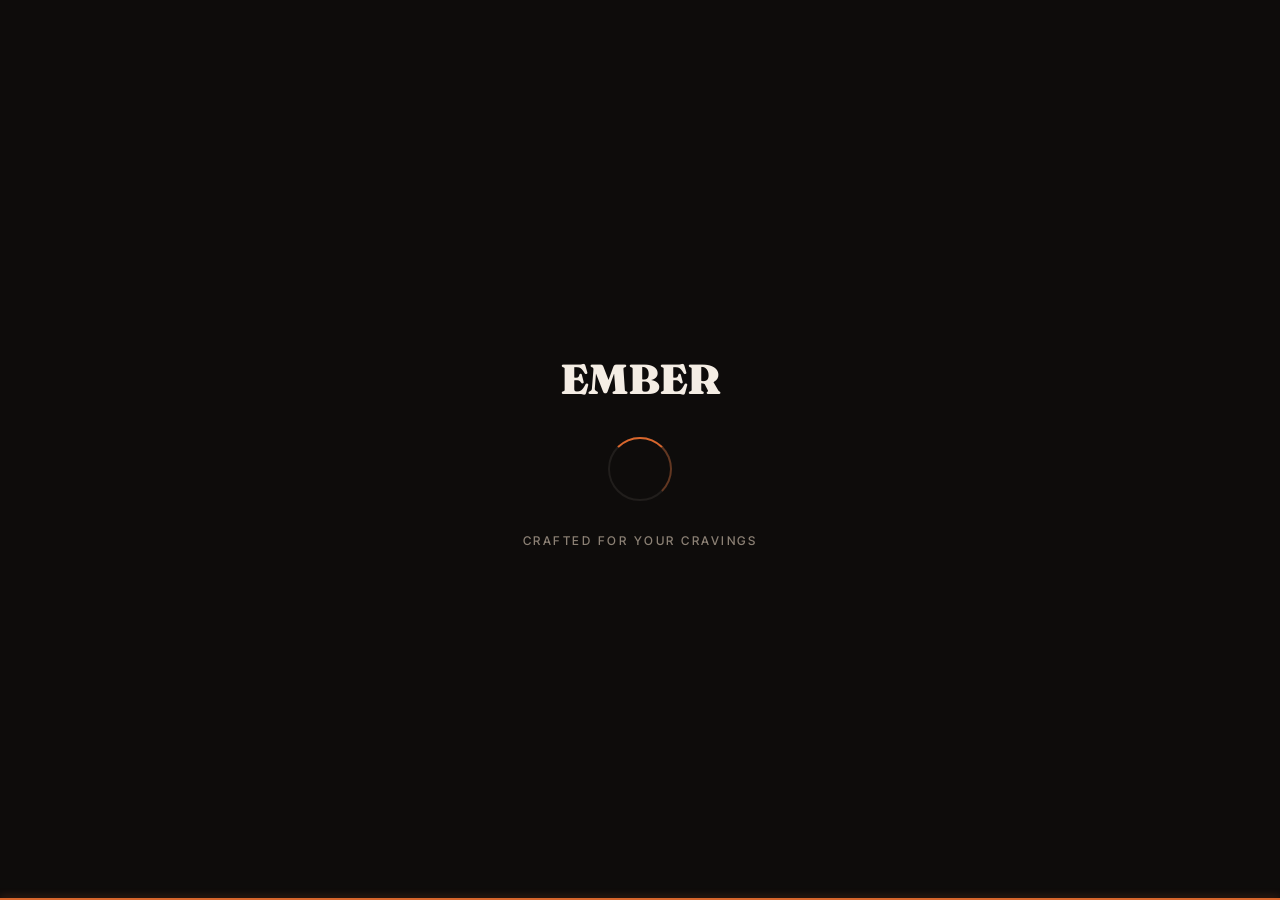
==== commit 31b13905: "Updated code" ====
--- a/index.html
+++ b/index.html
@@ -3,272 +3,130 @@
 <head>
   <meta charset="UTF-8" />
   <meta name="viewport" content="width=device-width, initial-scale=1.0" />
-  <title>EMBER — Crafted for your cravings</title>
+  <title>EMBER — Loading</title>
   <link href="https://fonts.googleapis.com/css2?family=Fraunces:opsz,wght@9..144,700;9..144,900&family=Inter+Tight:wght@400;500;600&display=swap" rel="stylesheet" />
-  <link rel="stylesheet" href="style.css" />
+  <style>
+    * {
+      margin: 0;
+      padding: 0;
+      box-sizing: border-box;
+    }
+    body {
+      background-color: #0E0C0B;
+      color: #F4EDE4;
+      font-family: 'Inter Tight', sans-serif;
+      height: 100vh;
+      display: flex;
+      align-items: center;
+      justify-content: center;
+      overflow: hidden;
+    }
+    .loader-wrap {
+      position: relative;
+      z-index: 1;
+      display: flex;
+      flex-direction: column;
+      align-items: center;
+      gap: 32px;
+      animation: fadeUp 0.7s ease both;
+    }
+    @keyframes fadeUp {
+      from { opacity: 0; transform: translateY(16px); }
+      to   { opacity: 1; transform: translateY(0); }
+    }
+    .brand {
+      font-family: 'Fraunces', serif;
+      font-size: 42px;
+      font-weight: 900;
+      letter-spacing: -1px;
+      color: #F4EDE4;
+      display: flex;
+      align-items: center;
+      gap: 12px;
+    }
+    .ember-dot {
+      width: 8px;
+      height: 8px;
+      border-radius: 50%;
+      background-color: #D9662C;
+      box-shadow: 0 0 8px 3px rgba(217,102,44,0.6);
+      animation: pulse 2.8s ease-in-out infinite;
+      flex-shrink: 0;
+    }
+    @keyframes pulse {
+      50% { box-shadow: 0 0 14px 6px rgba(217,102,44,0.8); }
+    }
+    .spinner-wrap {
+      position: relative;
+      width: 64px;
+      height: 64px;
+    }
+    .spinner-wrap::before {
+      content: '';
+      position: absolute;
+      inset: 0;
+      border-radius: 50%;
+      border: 2px solid rgba(244, 237, 228, 0.08);
+    }
+    .spinner {
+      position: absolute;
+      inset: 0;
+      border-radius: 50%;
+      border: 2px solid transparent;
+      border-top-color: #D9662C;
+      border-right-color: rgba(217,102,44,0.35);
+      animation: spin 0.9s linear infinite;
+    }
+    @keyframes spin {
+      to { transform: rotate(360deg); }
+    }
+    .tagline {
+      font-size: 12px;
+      font-weight: 500;
+      letter-spacing: 2.5px;
+      text-transform: uppercase;
+      color: #8C8175;
+      animation: fadeUp 0.7s 0.3s ease both;
+    }
+    .progress-bar {
+      position: fixed;
+      bottom: 0;
+      left: 0;
+      height: 2px;
+      background-color: #D9662C;
+      box-shadow: 0 0 8px rgba(217,102,44,0.6);
+      width: 0%;
+      animation: fillBar 2.4s ease-in-out forwards;
+    }
+    @keyframes fillBar {
+      to { width: 100%; }
+    }
+    body.fade-out {
+      animation: fadeOut 0.35s ease forwards;
+    }
+    @keyframes fadeOut {
+      to { opacity: 0; }
+    }
+  </style>
 </head>
 <body>
-
-<!-- NAV -->
-<nav id="nav">
-  <a href="#" class="wordmark">EMBER</a>
-  <div class="nav-links">
-    <a href="#">Home</a>
-    <a href="#explore">Explore</a>
-    <a href="#restaurants">Restaurants</a>
-    <a href="#offer">Offers</a>
+  <div class="loader-wrap">
+    <div class="brand">
+      EMBER
+    </div>
+    <div class="spinner-wrap">
+      <div class="spinner"></div>
+    </div>
+    <p class="tagline">Crafted for your cravings</p>
   </div>
-  <div class="nav-right">
-
-    <!-- Veg / Non-Veg Toggle -->
-    <div class="veg-toggle" id="vegToggle" onclick="toggleVeg()" title="Toggle Veg / Non-Veg">
-      <span class="veg-toggle__label" id="vegLabel">Veg</span>
-      <div class="veg-toggle__track" id="vegTrack">
-        <div class="veg-toggle__thumb"></div>
-      </div>
-      <span class="veg-toggle__label" id="nonvegLabel" style="opacity:.4">Non-veg</span>
-    </div>
-
-    <button aria-label="Search" style="color:var(--muted);display:flex;align-items:center;transition:color 150ms" onmouseover="this.style.color='var(--ivory)'" onmouseout="this.style.color='var(--muted)'">
-      <svg width="18" height="18" viewBox="0 0 24 24" fill="none" stroke="currentColor" stroke-width="1.8" stroke-linecap="round">
-        <circle cx="11" cy="11" r="8"/><line x1="21" y1="21" x2="16.65" y2="16.65"/>
-      </svg>
-    </button>
-    <a href="#" class="btn btn-primary">Order now</a>
-
-    <!-- Dark / Light theme toggle -->
-    <button class="theme-toggle" id="themeToggle" onclick="toggleTheme()" title="Toggle theme" aria-label="Toggle theme">
-      ☼
-    </button>
-
-    <!-- Hamburger — visible on mobile only -->
-    <button class="hamburger" id="hamburger" onclick="toggleMenu()" aria-label="Toggle menu">
-      <span></span>
-      <span></span>
-      <span></span>
-    </button>
-
-  </div>
-</nav>
-
-<!-- Mobile nav drawer -->
-<div class="mobile-nav" id="mobileNav">
-  <a href="#"            onclick="toggleMenu()">Home</a>
-  <a href="#explore"     onclick="toggleMenu()">Explore</a>
-  <a href="#restaurants" onclick="toggleMenu()">Restaurants</a>
-  <a href="#offer"       onclick="toggleMenu()">Offers</a>
-</div>
-
-<!-- HERO -->
-<section class="hero">
-  <div class="hero-content">
-    <p class="eyebrow">Order from 500+ restaurants</p>
-    <h1><span>Craving something</span><span>delicious?</span></h1>
-    <p class="hero-sub">Biryani, Burgers, Pizza, Chinese — order anything you want, delivered fresh to your door.</p>
-    <div class="btn-row">
-      <a href="#explore" class="btn btn-primary">Order now</a>
-      <a href="#restaurants" class="btn btn-ghost">Browse restaurants</a>
-    </div>
-  </div>
-  <div class="hero-img-wrap">
-    <img src="https://images.unsplash.com/photo-1568901346375-23c9450c58cd?w=900&q=85&auto=format&fit=crop" alt="Signature Burger" />
-    <div class="badges">
-      <span class="badge">⭐ 4.9 rated</span>
-      <span class="badge">🕐 20–40 min delivery</span>
-      <span class="badge">🔥 50,000+ orders today</span>
-    </div>
-    <canvas id="heroCanvas"></canvas>
-  </div>
-</section>
-
-<!-- CATEGORIES -->
-<section class="section" id="explore">
-  <p class="eyebrow">What are you craving?</p>
-  <div class="cat-strip">
-    <div class="cat-card wide">
-      <div class="img-box"><img src="https://images.unsplash.com/photo-1585937421612-70a008356fbe?w=600&q=80&auto=format&fit=crop" alt="Biryani" loading="lazy" /></div>
-      <span class="cat-name">Biryani</span>
-    </div>
-    <div class="cat-card">
-      <div class="img-box"><img src="https://images.unsplash.com/photo-1513104890138-7c749659a591?w=400&q=80&auto=format&fit=crop" alt="Pizza" loading="lazy" /></div>
-      <span class="cat-name">Pizza</span>
-    </div>
-    <div class="cat-card tall">
-      <div class="img-box"><img src="https://images.unsplash.com/photo-1555939594-58d7cb561ad1?w=400&q=80&auto=format&fit=crop" alt="Burgers" loading="lazy" /></div>
-      <span class="cat-name">Burgers</span>
-    </div>
-    <div class="cat-card">
-      <div class="img-box"><img src="https://images.unsplash.com/photo-1588166524941-3bf61a9c41db?w=400&q=80&auto=format&fit=crop" alt="North Indian" loading="lazy" /></div>
-      <span class="cat-name">North Indian</span>
-    </div>
-    <div class="cat-card">
-      <div class="img-box"><img src="https://images.unsplash.com/photo-1569050467447-ce54b3bbc37d?w=400&q=80&auto=format&fit=crop" alt="Sushi" loading="lazy" /></div>
-      <span class="cat-name">Sushi</span>
-    </div>
-    <div class="cat-card narrow">
-      <div class="img-box"><img src="https://images.unsplash.com/photo-1601050690597-df0568f70950?w=300&q=80&auto=format&fit=crop" alt="Street Food" loading="lazy" /></div>
-      <span class="cat-name">Street Food</span>
-    </div>
-    <div class="cat-card">
-      <div class="img-box"><img src="https://images.unsplash.com/photo-1621996346565-e3dbc646d9a9?w=400&q=80&auto=format&fit=crop" alt="Pasta" loading="lazy" /></div>
-      <span class="cat-name">Pasta</span>
-    </div>
-    <div class="cat-card">
-      <div class="img-box"><img src="https://images.unsplash.com/photo-1551024601-bec78aea704b?w=400&q=80&auto=format&fit=crop" alt="Desserts" loading="lazy" /></div>
-      <span class="cat-name">Desserts</span>
-    </div>
-    <div class="cat-card">
-      <div class="img-box"><img src="https://images.unsplash.com/photo-1567188040759-fb8a883dc6d8?w=400&q=80&auto=format&fit=crop" alt="Tandoor" loading="lazy" /></div>
-      <span class="cat-name">Tandoor</span>
-    </div>
-    <div class="cat-card narrow">
-      <div class="img-box"><img src="https://images.unsplash.com/photo-1546069901-ba9599a7e63c?w=300&q=80&auto=format&fit=crop" alt="Healthy" loading="lazy" /></div>
-      <span class="cat-name">Healthy</span>
-    </div>
-  </div>
-</section>
-
-<!-- POPULAR DISHES -->
-<section class="section">
-  <div class="section-head">
-    <h2 class="section-title">Most ordered</h2>
-    <a href="#" class="see-all">View all →</a>
-  </div>
-  <div class="dishes-grid">
-
-    <div class="dish-card featured">
-      <div class="img-box img-rel">
-        <img src="https://images.unsplash.com/photo-1585937421612-70a008356fbe?w=700&q=85&auto=format&fit=crop" alt="Chicken Dum Biryani" loading="lazy" />
-        <span class="dish-tag">Best seller</span>
-      </div>
-      <div class="dish-body">
-        <h3 class="dish-name"><span class="dish-dot nonveg"></span>Chicken Dum Biryani</h3>
-        <p class="dish-desc">Slow-cooked basmati rice layered with spiced chicken, saffron & caramelised onions — sealed and dum-cooked over coal.</p>
-        <div class="meta-row">
-          <span class="price">₹349</span>
-          <span class="divider"></span>
-          <span class="rating">⭐ 4.9</span>
-          <span class="divider"></span>
-          <span class="orders">3,200+ orders</span>
-          <button class="add-btn">+</button>
-        </div>
-      </div>
-    </div>
-
-    <div class="small-stack">
-      <div class="dish-card small">
-        <div class="img-box"><img src="https://images.unsplash.com/photo-1567188040759-fb8a883dc6d8?w=400&q=80&auto=format&fit=crop" alt="Butter Chicken" loading="lazy" /></div>
-        <div class="dish-body">
-          <h3 class="dish-name"><span class="dish-dot nonveg"></span>Butter Chicken</h3>
-          <p class="dish-desc">Tandoor-roasted chicken in rich tomato cream sauce, served with butter naan.</p>
-          <div class="meta-row"><span class="price">₹320</span><span class="divider"></span><span class="rating">⭐ 4.9</span><button class="add-btn">+</button></div>
-        </div>
-      </div>
-      <div class="dish-card small">
-        <div class="img-box"><img src="https://images.unsplash.com/photo-1513104890138-7c749659a591?w=400&q=80&auto=format&fit=crop" alt="Margherita Pizza" loading="lazy" /></div>
-        <div class="dish-body">
-          <h3 class="dish-name"><span class="dish-dot veg"></span>Wood-fired Margherita</h3>
-          <p class="dish-desc">San Marzano tomatoes, fresh mozzarella, basil, olive oil.</p>
-          <div class="meta-row"><span class="price">₹399</span><span class="divider"></span><span class="rating">⭐ 4.8</span><button class="add-btn">+</button></div>
-        </div>
-      </div>
-      <div class="dish-card small">
-        <div class="img-box"><img src="https://images.unsplash.com/photo-1555939594-58d7cb561ad1?w=400&q=80&auto=format&fit=crop" alt="Double Smash Burger" loading="lazy" /></div>
-        <div class="dish-body">
-          <h3 class="dish-name"><span class="dish-dot nonveg"></span>Double Smash Burger</h3>
-          <p class="dish-desc">Double smashed patty, American cheese, pickles, secret sauce.</p>
-          <div class="meta-row"><span class="price">₹299</span><span class="divider"></span><span class="rating">⭐ 4.7</span><button class="add-btn">+</button></div>
-        </div>
-      </div>
-    </div>
-
-  </div>
-</section>
-
-<!-- RESTAURANTS -->
-<section class="section" id="restaurants">
-  <div class="section-head">
-    <h2 class="section-title">Top restaurants near you</h2>
-    <a href="#" class="see-all">All restaurants →</a>
-  </div>
-  <div class="rest-grid">
-    <div class="rest-card offset">
-      <div class="img-box"><img src="https://images.unsplash.com/photo-1414235077428-338989a2e8c0?w=600&q=80&auto=format&fit=crop" alt="Dum Pukht" loading="lazy" /></div>
-      <div class="rest-body"><h3 class="rest-name">Dum Pukht</h3><p class="rest-cuisine">North Indian · Mughlai · Biryani</p><div class="rest-info"><span class="rating">★ 4.9</span> · <span>20–30 min</span> · <span>Free delivery</span></div></div>
-    </div>
-    <div class="rest-card">
-      <div class="img-box"><img src="https://images.unsplash.com/photo-1537047902294-62a40c20a6ae?w=600&q=80&auto=format&fit=crop" alt="The Burger Lab" loading="lazy" /></div>
-      <div class="rest-body"><h3 class="rest-name">The Burger Lab</h3><p class="rest-cuisine">Burgers · American · Shakes</p><div class="rest-info"><span class="rating">★ 4.8</span> · <span>25–35 min</span> · <span>₹30 delivery</span></div></div>
-    </div>
-    <div class="rest-card wide offset">
-      <div class="img-box"><img src="https://images.unsplash.com/photo-1466978913421-dad2ebd01d17?w=700&q=80&auto=format&fit=crop" alt="Wok & Roll" loading="lazy" /></div>
-      <div class="rest-body"><h3 class="rest-name">Wok & Roll</h3><p class="rest-cuisine">Chinese · Pan Asian · Sushi</p><div class="rest-info"><span class="rating">★ 4.7</span> · <span>30–40 min</span> · <span>Free delivery</span></div></div>
-    </div>
-    <div class="rest-card">
-      <div class="img-box"><img src="https://images.unsplash.com/photo-1555396273-367ea4eb4db5?w=600&q=80&auto=format&fit=crop" alt="Pizza Republic" loading="lazy" /></div>
-      <div class="rest-body"><h3 class="rest-name">Pizza Republic</h3><p class="rest-cuisine">Pizza · Italian · Pasta</p><div class="rest-info"><span class="rating">★ 4.8</span> · <span>20–30 min</span> · <span>₹20 delivery</span></div></div>
-    </div>
-  </div>
-</section>
-
-<!-- OFFER -->
-<section class="offer" id="offer">
-  <div class="offer-bg">
-    <img src="https://images.unsplash.com/photo-1544025162-d76694265947?w=1600&q=80&auto=format&fit=crop" alt="" loading="lazy" />
-  </div>
-  <canvas id="offerCanvas"></canvas>
-  <div class="offer-content">
-    <p class="eyebrow" style="color:var(--muted)">Limited time</p>
-    <div class="offer-num">40%</div>
-    <h2 class="offer-title">Off your first order.</h2>
-    <p class="offer-sub">Use code <strong>EMBER40</strong> at checkout. Valid this weekend only.</p>
-    <a href="#" class="btn btn-primary">Claim offer</a>
-  </div>
-</section>
-
-<!-- WHY EMBER -->
-<section class="why">
-  <h2 class="section-title">Why Ember</h2>
-  <div class="why-grid">
-    <div class="why-item">
-      <span class="why-num">01</span>
-      <div><h3 class="why-title">Fire is the ingredient.</h3><p class="why-body">Every dish on Ember is cooked over live flame, wood fire, or glowing coal. The heat isn't incidental — it's the method, and the flavour is proof.</p></div>
-    </div>
-    <div class="why-item">
-      <span class="why-num">02</span>
-      <div><h3 class="why-title">Sourced with intention.</h3><p class="why-body">We partner only with kitchens that name their suppliers. Grass-fed, line-caught, small-batch — the provenance is on the label because it matters.</p></div>
-    </div>
-    <div class="why-item">
-      <span class="why-num">03</span>
-      <div><h3 class="why-title">Delivered at its best.</h3><p class="why-body">Packaging engineered to hold heat and texture. If it's meant to arrive hot and crisp, it does. We tested every container before we shipped a single order.</p></div>
-    </div>
-    <div class="why-item">
-      <span class="why-num">04</span>
-      <div><h3 class="why-title">No compromise, no filler.</h3><p class="why-body">No promoted listings. No paid placement. Every restaurant here earned its position by the quality of what comes out of the kitchen.</p></div>
-    </div>
-  </div>
-</section>
-
-<!-- FOOTER -->
-<footer>
-  <div class="footer-top">
-    <div>
-      <div class="footer-wordmark"><span class="ember-dot"></span> EMBER</div>
-      <p class="footer-tagline">Fire-crafted delivery, since 2023.</p>
-    </div>
-    <div class="footer-nav">
-      <div><p class="col-head">Discover</p><ul><li><a href="#">Restaurants</a></li><li><a href="#">Signature dishes</a></li><li><a href="#">Offers</a></li><li><a href="#">Gift cards</a></li></ul></div>
-      <div><p class="col-head">Company</p><ul><li><a href="#">About us</a></li><li><a href="#">Careers</a></li><li><a href="#">Press</a></li><li><a href="#">Blog</a></li></ul></div>
-      <div><p class="col-head">Support</p><ul><li><a href="#">Help centre</a></li><li><a href="#">Track order</a></li><li><a href="#">Accessibility</a></li><li><a href="#">Contact</a></li></ul></div>
-      <div><p class="col-head">Partners</p><ul><li><a href="#">List your restaurant</a></li><li><a href="#">Become a rider</a></li><li><a href="#">Corporate orders</a></li><li><a href="#">API</a></li></ul></div>
-    </div>
-  </div>
-  <div class="footer-bottom">
-    <p>© 2026 Ember Technologies Inc. All rights reserved.</p>
-    <div class="legal-links"><a href="#">Privacy</a><a href="#">Terms</a><a href="#">Cookies</a></div>
-  </div>
-</footer>
-
-<script src="main.js"></script>
+  <div class="progress-bar"></div>
+  <script>
+    setTimeout(function () {
+      document.body.classList.add('fade-out');          
+      setTimeout(function () {
+        window.location.href = 'home.html';          
+      }, 350);                                        
+    }, 2750);
+  </script>
 </body>
-</html>
+</html>
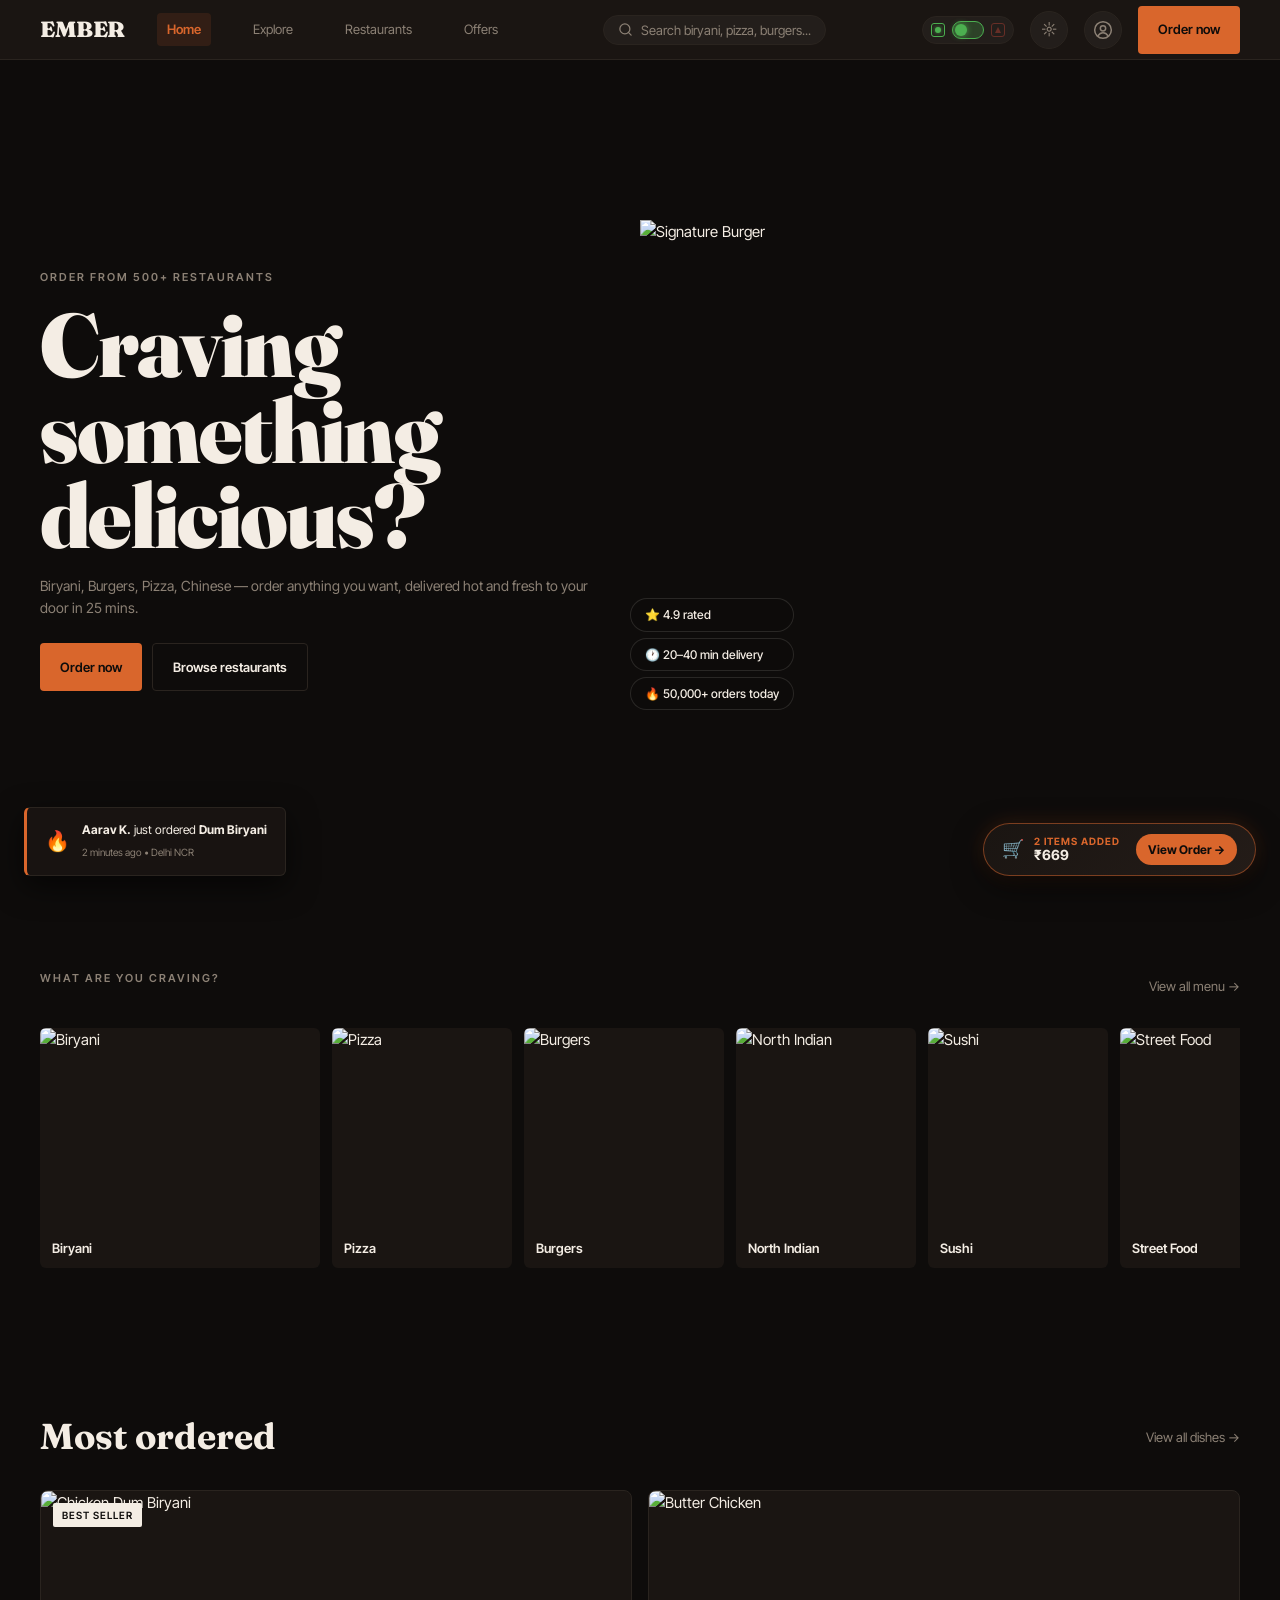
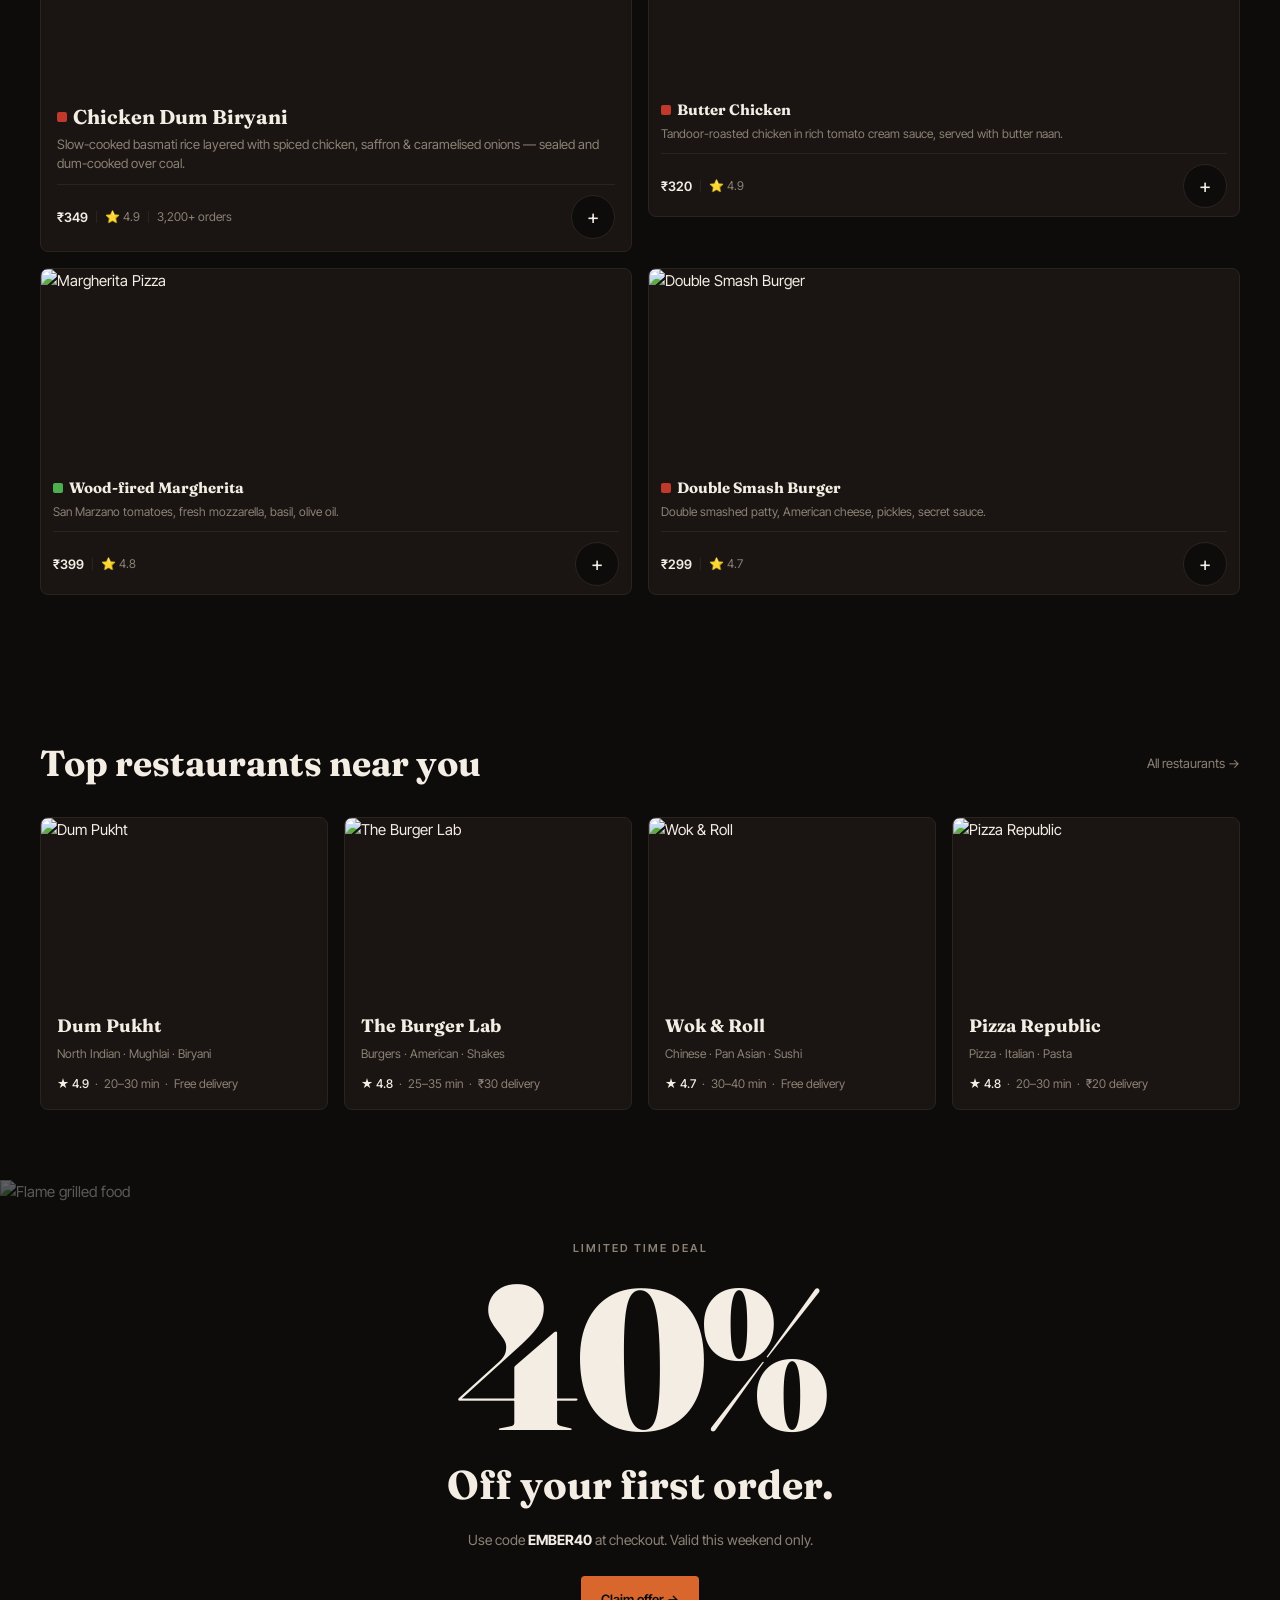
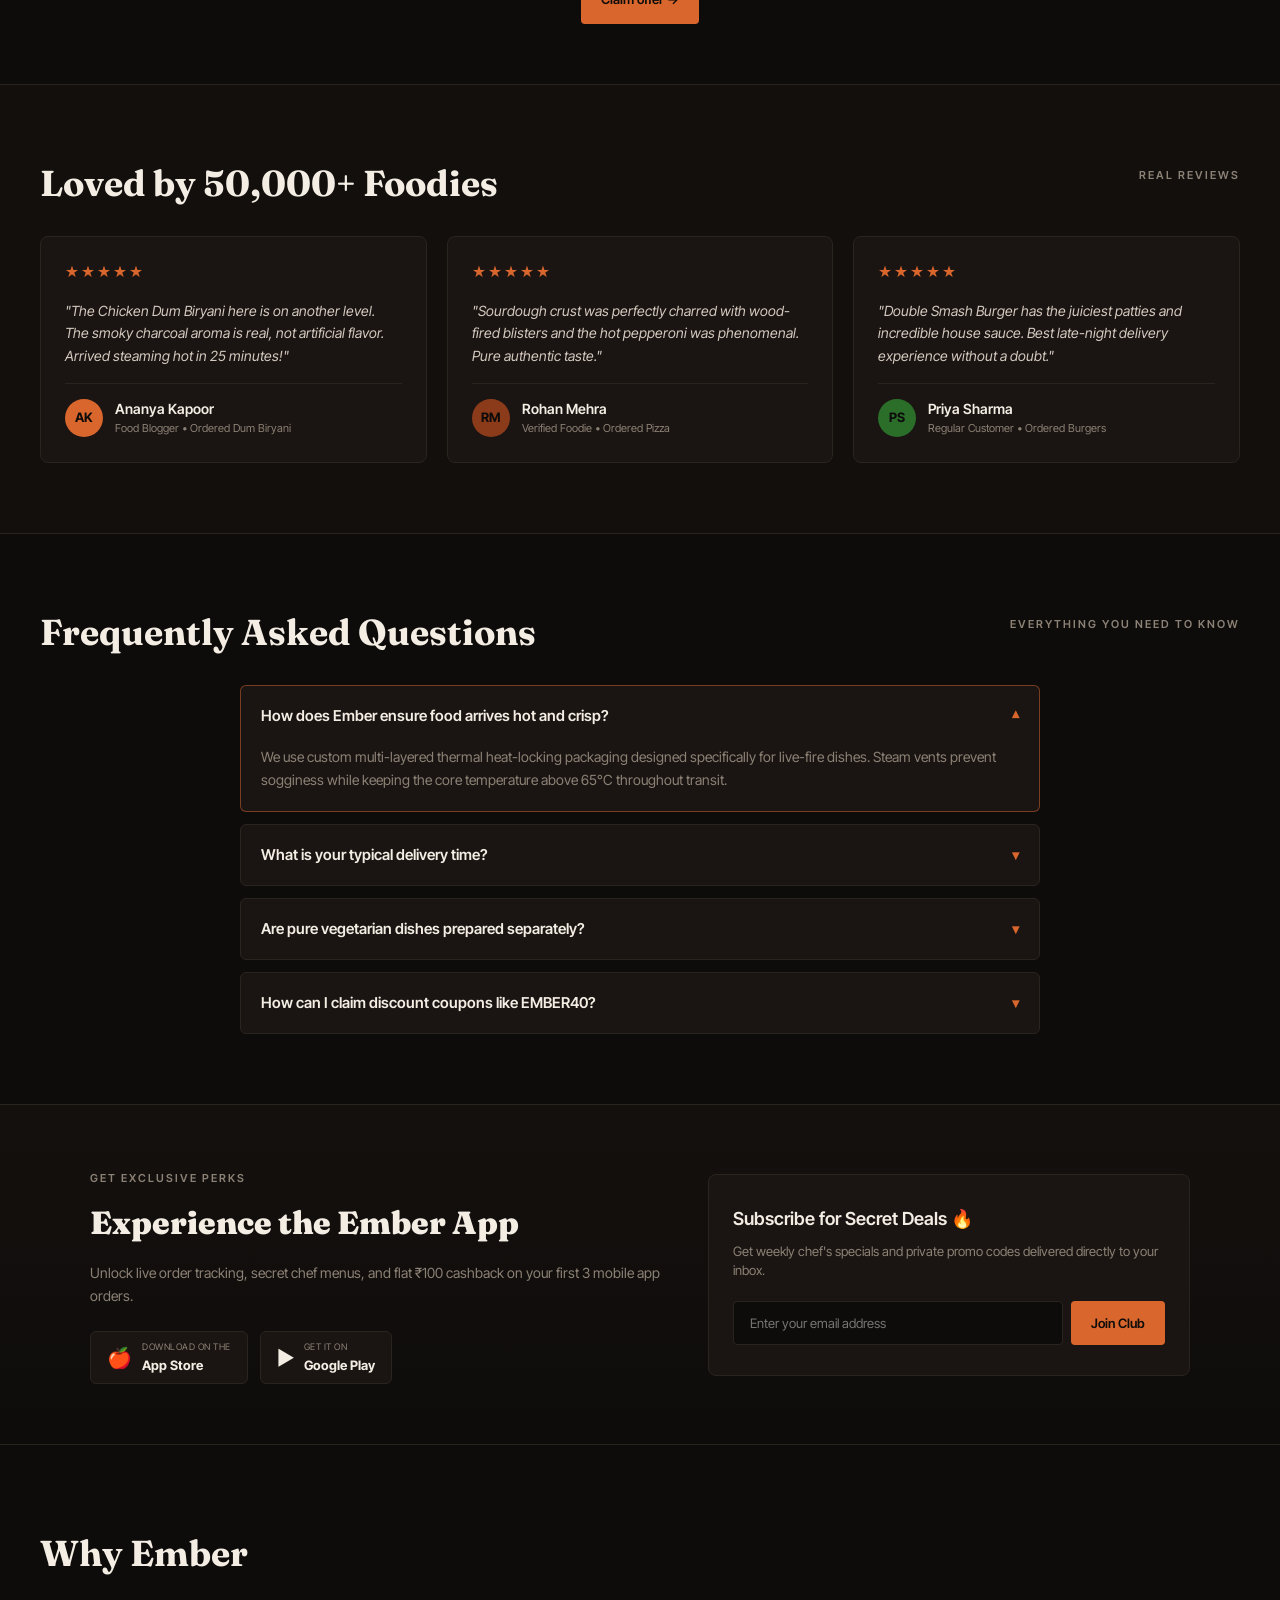
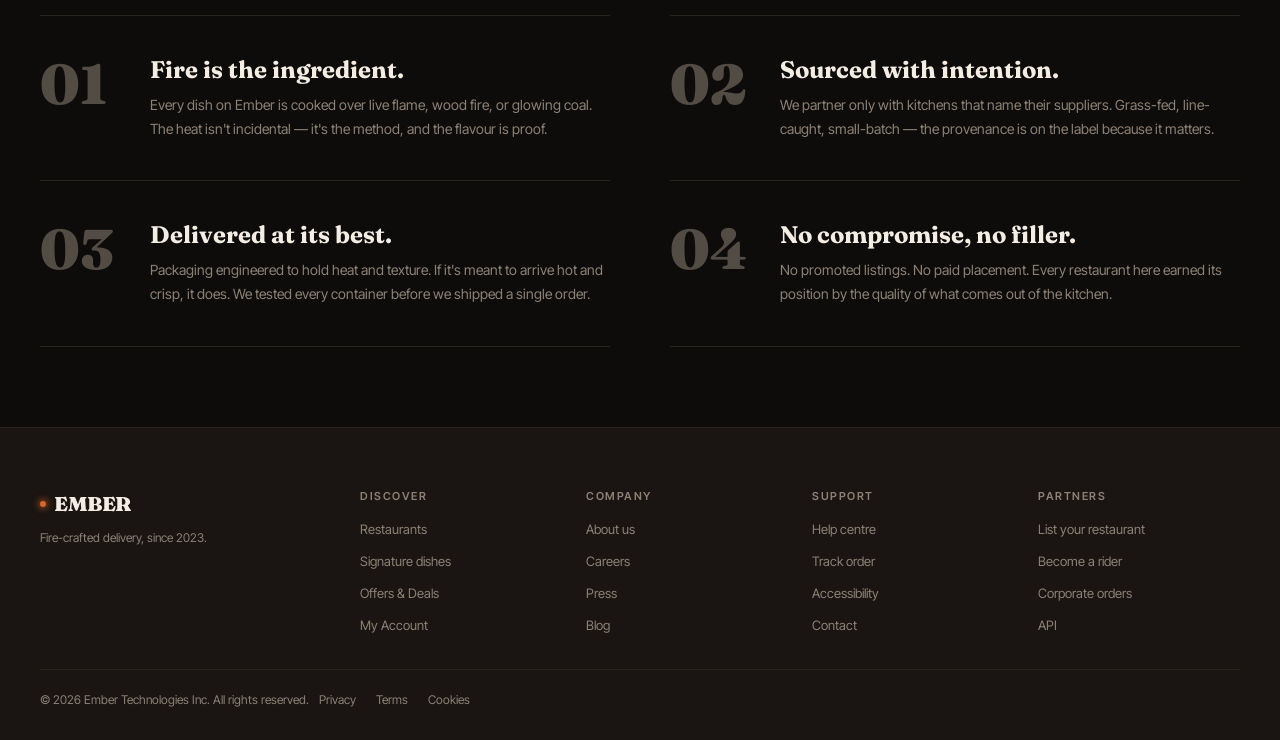
==== commit 4b08ce4d: "Updated code" ====
--- a/index.html
+++ b/index.html
@@ -3,130 +3,444 @@
 <head>
   <meta charset="UTF-8" />
   <meta name="viewport" content="width=device-width, initial-scale=1.0" />
-  <title>EMBER — Loading</title>
-  <link href="https://fonts.googleapis.com/css2?family=Fraunces:opsz,wght@9..144,700;9..144,900&family=Inter+Tight:wght@400;500;600&display=swap" rel="stylesheet" />
-  <style>
-    * {
-      margin: 0;
-      padding: 0;
-      box-sizing: border-box;
-    }
-    body {
-      background-color: #0E0C0B;
-      color: #F4EDE4;
-      font-family: 'Inter Tight', sans-serif;
-      height: 100vh;
-      display: flex;
-      align-items: center;
-      justify-content: center;
-      overflow: hidden;
-    }
-    .loader-wrap {
-      position: relative;
-      z-index: 1;
-      display: flex;
-      flex-direction: column;
-      align-items: center;
-      gap: 32px;
-      animation: fadeUp 0.7s ease both;
-    }
-    @keyframes fadeUp {
-      from { opacity: 0; transform: translateY(16px); }
-      to   { opacity: 1; transform: translateY(0); }
-    }
-    .brand {
-      font-family: 'Fraunces', serif;
-      font-size: 42px;
-      font-weight: 900;
-      letter-spacing: -1px;
-      color: #F4EDE4;
-      display: flex;
-      align-items: center;
-      gap: 12px;
-    }
-    .ember-dot {
-      width: 8px;
-      height: 8px;
-      border-radius: 50%;
-      background-color: #D9662C;
-      box-shadow: 0 0 8px 3px rgba(217,102,44,0.6);
-      animation: pulse 2.8s ease-in-out infinite;
-      flex-shrink: 0;
-    }
-    @keyframes pulse {
-      50% { box-shadow: 0 0 14px 6px rgba(217,102,44,0.8); }
-    }
-    .spinner-wrap {
-      position: relative;
-      width: 64px;
-      height: 64px;
-    }
-    .spinner-wrap::before {
-      content: '';
-      position: absolute;
-      inset: 0;
-      border-radius: 50%;
-      border: 2px solid rgba(244, 237, 228, 0.08);
-    }
-    .spinner {
-      position: absolute;
-      inset: 0;
-      border-radius: 50%;
-      border: 2px solid transparent;
-      border-top-color: #D9662C;
-      border-right-color: rgba(217,102,44,0.35);
-      animation: spin 0.9s linear infinite;
-    }
-    @keyframes spin {
-      to { transform: rotate(360deg); }
-    }
-    .tagline {
-      font-size: 12px;
-      font-weight: 500;
-      letter-spacing: 2.5px;
-      text-transform: uppercase;
-      color: #8C8175;
-      animation: fadeUp 0.7s 0.3s ease both;
-    }
-    .progress-bar {
-      position: fixed;
-      bottom: 0;
-      left: 0;
-      height: 2px;
-      background-color: #D9662C;
-      box-shadow: 0 0 8px rgba(217,102,44,0.6);
-      width: 0%;
-      animation: fillBar 2.4s ease-in-out forwards;
-    }
-    @keyframes fillBar {
-      to { width: 100%; }
-    }
-    body.fade-out {
-      animation: fadeOut 0.35s ease forwards;
-    }
-    @keyframes fadeOut {
-      to { opacity: 0; }
-    }
-  </style>
+  <title>EMBER — Crafted for your cravings</title>
+  <link href="https://fonts.googleapis.com/css2?family=Fraunces:opsz,wght@9..144,700;9..144,900&family=Inter+Tight:wght@400;500;600;700&display=swap" rel="stylesheet" />
+  <link rel="stylesheet" href="style.css" />
 </head>
 <body>
-  <div class="loader-wrap">
-    <div class="brand">
-      EMBER
-    </div>
-    <div class="spinner-wrap">
-      <div class="spinner"></div>
-    </div>
-    <p class="tagline">Crafted for your cravings</p>
-  </div>
-  <div class="progress-bar"></div>
-  <script>
-    setTimeout(function () {
-      document.body.classList.add('fade-out');          
-      setTimeout(function () {
-        window.location.href = 'home.html';          
-      }, 350);                                        
-    }, 2750);
-  </script>
+
+<!-- THEME CHECKBOX (hidden) -->
+<input type="checkbox" id="themeCheck" class="theme-check" />
+
+<!-- MENU CHECKBOX (hidden) -->
+<input type="checkbox" id="menuCheck" class="menu-check" />
+
+<!-- NAV (Fixed) -->
+<nav id="nav">
+  <a href="index.html" class="wordmark">EMBER</a>
+  
+  <div class="nav-links">
+    <a href="index.html" class="active">Home</a>
+    <a href="explore.html">Explore</a>
+    <a href="restaurants.html">Restaurants</a>
+    <a href="offers.html">Offers</a>
+  </div>
+
+  <!-- Search input (pure HTML/CSS) -->
+  <div class="nav-search-box">
+    <svg width="15" height="15" viewBox="0 0 24 24" fill="none" stroke="currentColor" stroke-width="2" stroke-linecap="round">
+      <circle cx="11" cy="11" r="8"/><line x1="21" y1="21" x2="16.65" y2="16.65"/>
+    </svg>
+    <input type="text" placeholder="Search biryani, pizza, burgers..." aria-label="Search dishes" />
+  </div>
+
+  <div class="nav-right">
+    <!-- Veg / Non-Veg Iconic Toggle (Symbols instead of text) -->
+    <label class="veg-toggle" title="Toggle Vegetarian / Non-Vegetarian" aria-label="Toggle Veg / Non-Veg">
+      <input type="checkbox" id="vegCheck" class="veg-check" />
+      <span class="veg-symbol veg-icon" title="Vegetarian">
+        <span class="symbol-box"><span class="symbol-circle"></span></span>
+      </span>
+      <div class="veg-toggle__track">
+        <div class="veg-toggle__thumb"></div>
+      </div>
+      <span class="veg-symbol nonveg-icon" title="Non-Vegetarian">
+        <span class="symbol-box"><span class="symbol-triangle"></span></span>
+      </span>
+    </label>
+
+    <!-- Theme Toggle (Light / Dark Mode) -->
+    <label for="themeCheck" class="theme-toggle" title="Toggle Light / Dark Mode" aria-label="Toggle Theme">
+      <span class="theme-icon-sun">☼</span>
+      <span class="theme-icon-moon">🌙</span>
+    </label>
+
+    <!-- Profile Icon on Right (Matches uploaded user icon) -->
+    <a href="profile.html" class="nav-profile-btn" title="My Profile" aria-label="Profile">
+      <svg width="20" height="20" viewBox="0 0 24 24" fill="none" stroke="currentColor" stroke-width="1.8" stroke-linecap="round" stroke-linejoin="round">
+        <circle cx="12" cy="12" r="10"></circle>
+        <circle cx="12" cy="10" r="3.2"></circle>
+        <path d="M6.2 18.8C7.5 16.5 9.6 15.2 12 15.2C14.4 15.2 16.5 16.5 17.8 18.8"></path>
+      </svg>
+    </a>
+
+    <a href="explore.html" class="btn btn-primary">Order now</a>
+
+    <!-- Hamburger -->
+    <label for="menuCheck" class="hamburger" aria-label="Toggle menu">
+      <span></span>
+      <span></span>
+      <span></span>
+    </label>
+  </div>
+</nav>
+
+<!-- Mobile nav drawer -->
+<div class="mobile-nav" id="mobileNav">
+  <a href="index.html" class="active">Home</a>
+  <a href="explore.html">Explore</a>
+  <a href="restaurants.html">Restaurants</a>
+  <a href="offers.html">Offers</a>
+  <a href="profile.html">Profile</a>
+  <a href="login.html">Sign In</a>
+  <a href="signup.html">Register</a>
+</div>
+
+<!-- FLOATING QUICK CART PILL -->
+<a href="offers.html" class="floating-cart" title="View Cart">
+  <div class="cart-left">
+    <span class="cart-icon">🛒</span>
+    <div class="cart-text">
+      <span class="cart-count">2 Items Added</span>
+      <span class="cart-price">₹669</span>
+    </div>
+  </div>
+  <span class="cart-cta">View Order →</span>
+</a>
+
+<!-- LIVE SOCIAL PROOF TOAST -->
+<div class="live-order-toast">
+  <span class="toast-fire">🔥</span>
+  <div class="toast-content">
+    <p><strong>Aarav K.</strong> just ordered <strong>Dum Biryani</strong></p>
+    <span>2 minutes ago • Delhi NCR</span>
+  </div>
+</div>
+
+<!-- HERO (Landing Main) -->
+<section class="hero">
+  <div class="hero-content">
+    <p class="eyebrow">Order from 500+ restaurants</p>
+    <h1><span>Craving something</span><span>delicious?</span></h1>
+    <p class="hero-sub">Biryani, Burgers, Pizza, Chinese — order anything you want, delivered hot and fresh to your door in 25 mins.</p>
+    <div class="btn-row">
+      <a href="explore.html" class="btn btn-primary">Order now</a>
+      <a href="restaurants.html" class="btn btn-ghost">Browse restaurants</a>
+    </div>
+  </div>
+  <div class="hero-img-wrap">
+    <img src="https://images.unsplash.com/photo-1568901346375-23c9450c58cd?w=900&q=85&auto=format&fit=crop" alt="Signature Burger" />
+    <div class="badges">
+      <span class="badge">⭐ 4.9 rated</span>
+      <span class="badge">🕐 20–40 min delivery</span>
+      <span class="badge">🔥 50,000+ orders today</span>
+    </div>
+  </div>
+</section>
+
+<!-- CATEGORIES -->
+<section class="section" id="explore">
+  <div class="section-head">
+    <p class="eyebrow">What are you craving?</p>
+    <a href="explore.html" class="see-all">View all menu →</a>
+  </div>
+  <div class="cat-strip">
+    <a href="explore.html#biryani" class="cat-card wide">
+      <div class="img-box"><img src="https://images.unsplash.com/photo-1585937421612-70a008356fbe?w=600&q=80&auto=format&fit=crop" alt="Biryani" loading="lazy" /></div>
+      <span class="cat-name">Biryani</span>
+    </a>
+    <a href="explore.html#pizza" class="cat-card">
+      <div class="img-box"><img src="https://images.unsplash.com/photo-1513104890138-7c749659a591?w=400&q=80&auto=format&fit=crop" alt="Pizza" loading="lazy" /></div>
+      <span class="cat-name">Pizza</span>
+    </a>
+    <a href="explore.html#burgers" class="cat-card tall">
+      <div class="img-box"><img src="https://images.unsplash.com/photo-1555939594-58d7cb561ad1?w=400&q=80&auto=format&fit=crop" alt="Burgers" loading="lazy" /></div>
+      <span class="cat-name">Burgers</span>
+    </a>
+    <a href="explore.html#north-indian" class="cat-card">
+      <div class="img-box"><img src="https://images.unsplash.com/photo-1588166524941-3bf61a9c41db?w=400&q=80&auto=format&fit=crop" alt="North Indian" loading="lazy" /></div>
+      <span class="cat-name">North Indian</span>
+    </a>
+    <a href="explore.html#sushi" class="cat-card">
+      <div class="img-box"><img src="https://images.unsplash.com/photo-1569050467447-ce54b3bbc37d?w=400&q=80&auto=format&fit=crop" alt="Sushi" loading="lazy" /></div>
+      <span class="cat-name">Sushi</span>
+    </a>
+    <a href="explore.html#street-food" class="cat-card narrow">
+      <div class="img-box"><img src="https://images.unsplash.com/photo-1601050690597-df0568f70950?w=300&q=80&auto=format&fit=crop" alt="Street Food" loading="lazy" /></div>
+      <span class="cat-name">Street Food</span>
+    </a>
+    <a href="explore.html#pasta" class="cat-card">
+      <div class="img-box"><img src="https://images.unsplash.com/photo-1621996346565-e3dbc646d9a9?w=400&q=80&auto=format&fit=crop" alt="Pasta" loading="lazy" /></div>
+      <span class="cat-name">Pasta</span>
+    </a>
+    <a href="explore.html#desserts" class="cat-card">
+      <div class="img-box"><img src="https://images.unsplash.com/photo-1551024601-bec78aea704b?w=400&q=80&auto=format&fit=crop" alt="Desserts" loading="lazy" /></div>
+      <span class="cat-name">Desserts</span>
+    </a>
+    <a href="explore.html#tandoor" class="cat-card">
+      <div class="img-box"><img src="https://images.unsplash.com/photo-1567188040759-fb8a883dc6d8?w=400&q=80&auto=format&fit=crop" alt="Tandoor" loading="lazy" /></div>
+      <span class="cat-name">Tandoor</span>
+    </a>
+    <a href="explore.html#healthy" class="cat-card narrow">
+      <div class="img-box"><img src="https://images.unsplash.com/photo-1546069901-ba9599a7e63c?w=300&q=80&auto=format&fit=crop" alt="Healthy" loading="lazy" /></div>
+      <span class="cat-name">Healthy</span>
+    </a>
+  </div>
+</section>
+
+<!-- POPULAR DISHES -->
+<section class="section">
+  <div class="section-head">
+    <h2 class="section-title">Most ordered</h2>
+    <a href="explore.html" class="see-all">View all dishes →</a>
+  </div>
+  <div class="dishes-grid">
+
+    <div class="dish-card featured nonveg-card">
+      <div class="img-box img-rel">
+        <img src="https://images.unsplash.com/photo-1585937421612-70a008356fbe?w=700&q=85&auto=format&fit=crop" alt="Chicken Dum Biryani" loading="lazy" />
+        <span class="dish-tag">Best seller</span>
+      </div>
+      <div class="dish-body">
+        <h3 class="dish-name"><span class="dish-dot nonveg"></span>Chicken Dum Biryani</h3>
+        <p class="dish-desc">Slow-cooked basmati rice layered with spiced chicken, saffron & caramelised onions — sealed and dum-cooked over coal.</p>
+        <div class="meta-row">
+          <span class="price">₹349</span>
+          <span class="divider"></span>
+          <span class="rating">⭐ 4.9</span>
+          <span class="divider"></span>
+          <span class="orders">3,200+ orders</span>
+          <a href="explore.html" class="add-btn" title="Add to Order">+</a>
+        </div>
+      </div>
+    </div>
+
+    <div class="small-stack">
+      <div class="dish-card small nonveg-card">
+        <div class="img-box"><img src="https://images.unsplash.com/photo-1567188040759-fb8a883dc6d8?w=400&q=80&auto=format&fit=crop" alt="Butter Chicken" loading="lazy" /></div>
+        <div class="dish-body">
+          <h3 class="dish-name"><span class="dish-dot nonveg"></span>Butter Chicken</h3>
+          <p class="dish-desc">Tandoor-roasted chicken in rich tomato cream sauce, served with butter naan.</p>
+          <div class="meta-row"><span class="price">₹320</span><span class="divider"></span><span class="rating">⭐ 4.9</span><a href="explore.html" class="add-btn">+</a></div>
+        </div>
+      </div>
+      <div class="dish-card small">
+        <div class="img-box"><img src="https://images.unsplash.com/photo-1513104890138-7c749659a591?w=400&q=80&auto=format&fit=crop" alt="Margherita Pizza" loading="lazy" /></div>
+        <div class="dish-body">
+          <h3 class="dish-name"><span class="dish-dot veg"></span>Wood-fired Margherita</h3>
+          <p class="dish-desc">San Marzano tomatoes, fresh mozzarella, basil, olive oil.</p>
+          <div class="meta-row"><span class="price">₹399</span><span class="divider"></span><span class="rating">⭐ 4.8</span><a href="explore.html" class="add-btn">+</a></div>
+        </div>
+      </div>
+      <div class="dish-card small nonveg-card">
+        <div class="img-box"><img src="https://images.unsplash.com/photo-1555939594-58d7cb561ad1?w=400&q=80&auto=format&fit=crop" alt="Double Smash Burger" loading="lazy" /></div>
+        <div class="dish-body">
+          <h3 class="dish-name"><span class="dish-dot nonveg"></span>Double Smash Burger</h3>
+          <p class="dish-desc">Double smashed patty, American cheese, pickles, secret sauce.</p>
+          <div class="meta-row"><span class="price">₹299</span><span class="divider"></span><span class="rating">⭐ 4.7</span><a href="explore.html" class="add-btn">+</a></div>
+        </div>
+      </div>
+    </div>
+
+  </div>
+</section>
+
+<!-- RESTAURANTS PREVIEW -->
+<section class="section" id="restaurants">
+  <div class="section-head">
+    <h2 class="section-title">Top restaurants near you</h2>
+    <a href="restaurants.html" class="see-all">All restaurants →</a>
+  </div>
+  <div class="rest-grid">
+    <div class="rest-card offset">
+      <div class="img-box"><img src="https://images.unsplash.com/photo-1414235077428-338989a2e8c0?w=600&q=80&auto=format&fit=crop" alt="Dum Pukht" loading="lazy" /></div>
+      <div class="rest-body"><h3 class="rest-name">Dum Pukht</h3><p class="rest-cuisine">North Indian · Mughlai · Biryani</p><div class="rest-info"><span class="rating">★ 4.9</span> · <span>20–30 min</span> · <span>Free delivery</span></div></div>
+    </div>
+    <div class="rest-card">
+      <div class="img-box"><img src="https://images.unsplash.com/photo-1537047902294-62a40c20a6ae?w=600&q=80&auto=format&fit=crop" alt="The Burger Lab" loading="lazy" /></div>
+      <div class="rest-body"><h3 class="rest-name">The Burger Lab</h3><p class="rest-cuisine">Burgers · American · Shakes</p><div class="rest-info"><span class="rating">★ 4.8</span> · <span>25–35 min</span> · <span>₹30 delivery</span></div></div>
+    </div>
+    <div class="rest-card wide offset">
+      <div class="img-box"><img src="https://images.unsplash.com/photo-1466978913421-dad2ebd01d17?w=700&q=80&auto=format&fit=crop" alt="Wok & Roll" loading="lazy" /></div>
+      <div class="rest-body"><h3 class="rest-name">Wok & Roll</h3><p class="rest-cuisine">Chinese · Pan Asian · Sushi</p><div class="rest-info"><span class="rating">★ 4.7</span> · <span>30–40 min</span> · <span>Free delivery</span></div></div>
+    </div>
+    <div class="rest-card">
+      <div class="img-box"><img src="https://images.unsplash.com/photo-1555396273-367ea4eb4db5?w=600&q=80&auto=format&fit=crop" alt="Pizza Republic" loading="lazy" /></div>
+      <div class="rest-body"><h3 class="rest-name">Pizza Republic</h3><p class="rest-cuisine">Pizza · Italian · Pasta</p><div class="rest-info"><span class="rating">★ 4.8</span> · <span>20–30 min</span> · <span>₹20 delivery</span></div></div>
+    </div>
+  </div>
+</section>
+
+<!-- OFFER BANNER -->
+<section class="offer" id="offer">
+  <div class="offer-bg">
+    <img src="https://images.unsplash.com/photo-1544025162-d76694265947?w=1600&q=80&auto=format&fit=crop" alt="Flame grilled food" loading="lazy" />
+  </div>
+  <div class="offer-content">
+    <p class="eyebrow">Limited time deal</p>
+    <div class="offer-num">40%</div>
+    <h2 class="offer-title">Off your first order.</h2>
+    <p class="offer-sub">Use code <strong>EMBER40</strong> at checkout. Valid this weekend only.</p>
+    <a href="offers.html" class="btn btn-primary">Claim offer →</a>
+  </div>
+</section>
+
+<!-- TESTIMONIALS / REVIEWS -->
+<section class="section" style="border-top: 1px solid #2A241F; background-color: #120F0D;">
+  <div class="section-head">
+    <h2 class="section-title">Loved by 50,000+ Foodies</h2>
+    <span class="eyebrow">Real reviews</span>
+  </div>
+  <div class="reviews-grid">
+    <div class="review-card">
+      <div class="review-stars">★★★★★</div>
+      <p class="review-text">"The Chicken Dum Biryani here is on another level. The smoky charcoal aroma is real, not artificial flavor. Arrived steaming hot in 25 minutes!"</p>
+      <div class="reviewer">
+        <div class="reviewer-avatar">AK</div>
+        <div>
+          <h4>Ananya Kapoor</h4>
+          <span>Food Blogger • Ordered Dum Biryani</span>
+        </div>
+      </div>
+    </div>
+    <div class="review-card">
+      <div class="review-stars">★★★★★</div>
+      <p class="review-text">"Sourdough crust was perfectly charred with wood-fired blisters and the hot pepperoni was phenomenal. Pure authentic taste."</p>
+      <div class="reviewer">
+        <div class="reviewer-avatar" style="background:#8C3B1A;">RM</div>
+        <div>
+          <h4>Rohan Mehra</h4>
+          <span>Verified Foodie • Ordered Pizza</span>
+        </div>
+      </div>
+    </div>
+    <div class="review-card">
+      <div class="review-stars">★★★★★</div>
+      <p class="review-text">"Double Smash Burger has the juiciest patties and incredible house sauce. Best late-night delivery experience without a doubt."</p>
+      <div class="reviewer">
+        <div class="reviewer-avatar" style="background:#2A6E2A;">PS</div>
+        <div>
+          <h4>Priya Sharma</h4>
+          <span>Regular Customer • Ordered Burgers</span>
+        </div>
+      </div>
+    </div>
+  </div>
+</section>
+
+<!-- FAQ SECTION (<details> / <summary>) -->
+<section class="section" id="faq" style="border-top: 1px solid #2A241F;">
+  <div class="section-head">
+    <h2 class="section-title">Frequently Asked Questions</h2>
+    <span class="eyebrow">Everything you need to know</span>
+  </div>
+  <div class="faq-list">
+    <details class="faq-item" open>
+      <summary class="faq-question">
+        <span>How does Ember ensure food arrives hot and crisp?</span>
+        <span class="faq-chevron">▾</span>
+      </summary>
+      <div class="faq-answer">
+        <p>We use custom multi-layered thermal heat-locking packaging designed specifically for live-fire dishes. Steam vents prevent sogginess while keeping the core temperature above 65°C throughout transit.</p>
+      </div>
+    </details>
+    <details class="faq-item">
+      <summary class="faq-question">
+        <span>What is your typical delivery time?</span>
+        <span class="faq-chevron">▾</span>
+      </summary>
+      <div class="faq-answer">
+        <p>Our average delivery time is between 20 to 35 minutes depending on your location. Live-fire kitchens prepare orders in high-heat ovens for lightning-fast turnaround.</p>
+      </div>
+    </details>
+    <details class="faq-item">
+      <summary class="faq-question">
+        <span>Are pure vegetarian dishes prepared separately?</span>
+        <span class="faq-chevron">▾</span>
+      </summary>
+      <div class="faq-answer">
+        <p>Yes! All our partner kitchens maintain strictly dedicated tandoor skewers, prep stations, and cookware for pure vegetarian preparations to prevent cross-contamination.</p>
+      </div>
+    </details>
+    <details class="faq-item">
+      <summary class="faq-question">
+        <span>How can I claim discount coupons like EMBER40?</span>
+        <span class="faq-chevron">▾</span>
+      </summary>
+      <div class="faq-answer">
+        <p>Visit our <a href="offers.html" style="color:#D9662C; text-decoration:underline;">Offers page</a> to view all active promo codes. Simply enter the code during checkout to receive instant discounts up to 50%.</p>
+      </div>
+    </details>
+  </div>
+</section>
+
+<!-- APP DOWNLOAD & NEWSLETTER BANNER -->
+<section class="app-banner">
+  <div class="app-banner-inner">
+    <div class="app-content">
+      <span class="eyebrow">Get Exclusive Perks</span>
+      <h2>Experience the Ember App</h2>
+      <p>Unlock live order tracking, secret chef menus, and flat ₹100 cashback on your first 3 mobile app orders.</p>
+      <div class="app-badges">
+        <div class="store-badge">
+          <span class="store-icon">🍎</span>
+          <div>
+            <small>Download on the</small>
+            <strong>App Store</strong>
+          </div>
+        </div>
+        <div class="store-badge">
+          <span class="store-icon">▶</span>
+          <div>
+            <small>GET IT ON</small>
+            <strong>Google Play</strong>
+          </div>
+        </div>
+      </div>
+    </div>
+    <div class="newsletter-box">
+      <h3>Subscribe for Secret Deals 🔥</h3>
+      <p>Get weekly chef's specials and private promo codes delivered directly to your inbox.</p>
+      <form class="subscribe-form" action="#" onsubmit="return false;">
+        <input type="email" placeholder="Enter your email address" required />
+        <button type="submit" class="btn btn-primary">Join Club</button>
+      </form>
+    </div>
+  </div>
+</section>
+
+<!-- WHY EMBER -->
+<section class="why">
+  <h2 class="section-title">Why Ember</h2>
+  <div class="why-grid">
+    <div class="why-item">
+      <span class="why-num">01</span>
+      <div><h3 class="why-title">Fire is the ingredient.</h3><p class="why-body">Every dish on Ember is cooked over live flame, wood fire, or glowing coal. The heat isn't incidental — it's the method, and the flavour is proof.</p></div>
+    </div>
+    <div class="why-item">
+      <span class="why-num">02</span>
+      <div><h3 class="why-title">Sourced with intention.</h3><p class="why-body">We partner only with kitchens that name their suppliers. Grass-fed, line-caught, small-batch — the provenance is on the label because it matters.</p></div>
+    </div>
+    <div class="why-item">
+      <span class="why-num">03</span>
+      <div><h3 class="why-title">Delivered at its best.</h3><p class="why-body">Packaging engineered to hold heat and texture. If it's meant to arrive hot and crisp, it does. We tested every container before we shipped a single order.</p></div>
+    </div>
+    <div class="why-item">
+      <span class="why-num">04</span>
+      <div><h3 class="why-title">No compromise, no filler.</h3><p class="why-body">No promoted listings. No paid placement. Every restaurant here earned its position by the quality of what comes out of the kitchen.</p></div>
+    </div>
+  </div>
+</section>
+
+<!-- FOOTER -->
+<footer>
+  <div class="footer-top">
+    <div>
+      <div class="footer-wordmark"><span class="ember-dot"></span> EMBER</div>
+      <p class="footer-tagline">Fire-crafted delivery, since 2023.</p>
+    </div>
+    <div class="footer-nav">
+      <div><p class="col-head">Discover</p><ul><li><a href="restaurants.html">Restaurants</a></li><li><a href="explore.html">Signature dishes</a></li><li><a href="offers.html">Offers & Deals</a></li><li><a href="profile.html">My Account</a></li></ul></div>
+      <div><p class="col-head">Company</p><ul><li><a href="index.html">About us</a></li><li><a href="#">Careers</a></li><li><a href="#">Press</a></li><li><a href="#">Blog</a></li></ul></div>
+      <div><p class="col-head">Support</p><ul><li><a href="#">Help centre</a></li><li><a href="profile.html#orders">Track order</a></li><li><a href="#">Accessibility</a></li><li><a href="#">Contact</a></li></ul></div>
+      <div><p class="col-head">Partners</p><ul><li><a href="#">List your restaurant</a></li><li><a href="#">Become a rider</a></li><li><a href="#">Corporate orders</a></li><li><a href="#">API</a></li></ul></div>
+    </div>
+  </div>
+  <div class="footer-bottom">
+    <p>© 2026 Ember Technologies Inc. All rights reserved.</p>
+    <div class="legal-links"><a href="#">Privacy</a><a href="#">Terms</a><a href="#">Cookies</a></div>
+  </div>
+</footer>
+
 </body>
 </html>
--- a/style.css
+++ b/style.css
@@ -0,0 +1,2463 @@
+/* ============================================
+   EMBER — style.css
+   MOBILE FIRST: base styles target smallest
+   screens. min-width queries add layout for
+   larger screens progressively.
+   Viewport meta tag is in index.html.
+   ============================================ */
+
+/* === RESET === */
+*, *::before, *::after {
+  margin: 0;
+  padding: 0;
+  box-sizing: border-box;
+}
+
+/* === BASE (mobile — smallest screen first) === */
+body {
+  background-color: #0E0C0B;
+  color: #F4EDE4;
+  font-family: 'Inter Tight', sans-serif;
+  font-size: 15px;
+  line-height: 1.6;
+  overflow-x: hidden;
+}
+
+img {
+  display: block;
+  max-width: 100%;
+  height: auto;
+}
+
+a   { color: inherit; text-decoration: none; }
+ul, ol { list-style: none; }
+
+button {
+  background: none;
+  border: none;
+  cursor: pointer;
+  font-family: inherit;
+  color: inherit;
+}
+
+/* === NAV — mobile base === */
+nav {
+  position: fixed;
+  top: 0; left: 0; right: 0;
+  z-index: 100;
+  display: flex;
+  align-items: center;
+  gap: 1rem;
+  /* Mobile: tighter padding */
+  padding: 0 16px;
+  height: 60px;
+  background-color: #1A1512;
+  border-bottom: 1px solid #2A241F;
+}
+
+nav.scrolled { border-bottom-color: #8C8175; }
+
+/* === CSS SCROLL-DRIVEN: nav border brightens on scroll ===
+   Uses animation-timeline: scroll() — pure CSS, no JS.
+   Falls back gracefully on unsupported browsers.          */
+@keyframes navScroll {
+  to { border-bottom-color: #8C8175; }
+}
+
+@supports (animation-timeline: scroll()) {
+  nav {
+    animation: navScroll linear both;
+    animation-timeline: scroll(root block);
+    animation-range: 0px 60px;
+  }
+}
+
+/* === CSS SCROLL REVEAL ===
+   Fade + slide up as each element enters the viewport.
+   Uses animation-timeline: view() — pure CSS, no JS.
+   @supports ensures hidden elements are shown on
+   browsers that don't support this yet.               */
+@keyframes revealUp {
+  from { opacity: 0; transform: translateY(28px); }
+  to   { opacity: 1; transform: translateY(0); }
+}
+
+@supports (animation-timeline: view()) {
+  .cat-card,
+  .dish-card,
+  .rest-card,
+  .why-item,
+  .offer-content {
+    animation: revealUp 0.55s ease both;
+    animation-timeline: view();
+    animation-range: entry 5% entry 35%;
+  }
+}
+
+.wordmark {
+  font-family: 'Fraunces', serif;
+  font-size: 22px;
+  font-weight: 900;
+  letter-spacing: -0.5px;
+  color: #F4EDE4;
+}
+
+/* Desktop nav links hidden on mobile */
+.nav-links {
+  display: none;
+  gap: 2rem;
+  margin-right: auto;
+}
+
+.nav-links a       { font-size: 13px; color: #8C8175; padding: 6px 10px; border-radius: 4px; transition: color 0.2s, background-color 0.2s; }
+.nav-links a:hover { color: #F4EDE4; }
+.nav-links a.active { color: #D9662C; font-weight: 600; background-color: rgba(217, 102, 44, 0.12); }
+
+/* Right side of nav */
+.nav-right {
+  display: flex;
+  align-items: center;
+  gap: 1rem;
+  margin-left: auto;
+}
+
+/* === BUTTONS — mobile base === */
+/* Min tappable area: 48x48px as per mobile-first best practice */
+.btn {
+  display: inline-flex;
+  align-items: center;
+  justify-content: center;
+  min-height: 48px;
+  padding: 0 20px;
+  font-size: 13px;
+  font-weight: 600;
+  border-radius: 4px;
+  text-align: center;
+}
+
+.btn:hover     { opacity: 0.85; }
+.btn-primary   { background-color: #D9662C; color: #0E0C0B; }
+.btn-ghost     { border: 1px solid #2A241F; color: #F4EDE4; }
+
+/* === HERO — mobile base: single column === */
+.hero {
+  padding-top: 60px;         /* offset for fixed nav */
+  display: grid;
+  grid-template-columns: 1fr; /* single column on mobile */
+  overflow: hidden;
+}
+
+.hero-content {
+  padding: 32px 16px 40px;
+  order: 2;                  /* text below image on mobile */
+}
+
+.eyebrow {
+  font-size: 11px;
+  font-weight: 600;
+  letter-spacing: 2px;
+  text-transform: uppercase;
+  color: #8C8175;
+  margin-bottom: 16px;
+}
+
+h1 {
+  font-family: 'Fraunces', serif;
+  font-size: 40px;           /* small on mobile */
+  font-weight: 900;
+  line-height: 0.95;
+  letter-spacing: -1px;
+  color: #F4EDE4;
+  margin-bottom: 16px;
+}
+
+h1 span { display: block; }
+
+.hero-sub {
+  font-size: 14px;
+  color: #8C8175;
+  margin-bottom: 24px;
+  line-height: 1.6;
+}
+
+/* Stack buttons vertically on mobile */
+.btn-row {
+  display: flex;
+  flex-direction: column;
+  gap: 10px;
+}
+
+.btn-row .btn { width: 100%; }
+
+.hero-img-wrap {
+  position: relative;
+  min-height: 260px;
+  order: 1;                  /* image above text on mobile */
+}
+
+.hero-img-wrap img {
+  width: 100%;
+  height: 100%;
+  object-fit: cover;
+}
+
+.badges {
+  position: absolute;
+  bottom: 16px;
+  left: 8px;
+  display: flex;
+  flex-direction: column;
+  gap: 6px;
+}
+
+.badge {
+  display: inline-flex;
+  align-items: center;
+  gap: 6px;
+  font-size: 11px;
+  font-weight: 500;
+  background-color: rgba(14,12,11,0.78);
+  border: 1px solid rgba(244,237,228,0.12);
+  padding: 5px 10px;
+  border-radius: 50px;
+}
+
+#heroCanvas {
+  position: absolute;
+  top: 0; left: 0;
+  width: 100%; height: 100%;
+  pointer-events: none;
+}
+
+/* === SECTIONS — mobile base === */
+.section { padding: 44px 16px; }
+
+.section-head {
+  display: flex;
+  align-items: center;
+  justify-content: space-between;
+  margin-bottom: 24px;
+}
+
+.section-title {
+  font-family: 'Fraunces', serif;
+  font-size: 28px;           /* smaller on mobile */
+  font-weight: 700;
+  color: #F4EDE4;
+}
+
+.see-all       { font-size: 13px; color: #8C8175; }
+.see-all:hover { color: #F4EDE4; }
+
+/* === CATEGORIES — horizontal scroll on all screens === */
+.cat-strip {
+  display: flex;
+  gap: 12px;
+  overflow-x: auto;
+  -webkit-overflow-scrolling: touch;
+}
+
+.cat-strip::-webkit-scrollbar { display: none; }
+
+.cat-card {
+  flex-shrink: 0;
+  width: 150px;              /* compact on mobile */
+  border-radius: 6px;
+  overflow: hidden;
+  background-color: #1A1512;
+  cursor: pointer;
+}
+
+.cat-card.wide   { width: 220px; }
+.cat-card.tall   { width: 165px; }
+.cat-card.narrow { width: 130px; }
+
+.cat-card .img-box {
+  height: 160px;             /* shorter images on mobile */
+  overflow: hidden;
+}
+
+.cat-card .img-box img {
+  width: 100%; height: 100%;
+  object-fit: cover;
+  transition: transform 0.4s;
+}
+
+.cat-card:hover .img-box img { transform: scale(1.04); }
+
+.cat-name {
+  display: block;
+  font-size: 13px;
+  font-weight: 600;
+  padding: 10px 12px;
+  position: relative;
+}
+
+.cat-name::after {
+  content: '';
+  position: absolute;
+  bottom: 6px; left: 12px;
+  width: 0; height: 1px;
+  background-color: #D9662C;
+  transition: width 0.4s;
+}
+
+.cat-card:hover .cat-name::after { width: calc(100% - 24px); }
+
+/* === DISHES — all equal cards on mobile === */
+.dishes-grid {
+  display: grid;
+  grid-template-columns: 1fr;
+  gap: 16px;
+  align-items: start;
+}
+
+/* small-stack becomes a normal flow on mobile */
+.small-stack {
+  display: contents; /* children participate directly in dishes-grid */
+}
+
+.dish-card {
+  background-color: #1A1512;
+  border: 1px solid #2A241F;
+  border-radius: 8px;
+  overflow: hidden;
+  transition: border-color 0.3s;
+}
+
+.dish-card:hover { border-color: #8C8175; }
+
+.dish-card .img-box          { overflow: hidden; }
+.dish-card.featured .img-box { height: 200px; }  /* same height as small on mobile */
+.dish-card.small    .img-box { height: 200px; }
+
+.dish-card .img-box img {
+  width: 100%; height: 100%;
+  object-fit: cover;
+  transition: transform 0.5s;
+}
+
+.dish-card:hover .img-box img { transform: scale(1.03); }
+
+.img-rel { position: relative; }
+
+.dish-tag {
+  position: absolute;
+  top: 12px; left: 12px;
+  font-size: 10px; font-weight: 600;
+  letter-spacing: 1px; text-transform: uppercase;
+  background-color: #F4EDE4; color: #0E0C0B;
+  padding: 4px 9px; border-radius: 2px;
+}
+
+.dish-body             { padding: 14px 16px 12px; }
+.dish-card.small .dish-body { padding: 10px 12px 8px; }
+
+.dish-name {
+  font-family: 'Fraunces', serif;
+  font-size: 18px;
+  font-weight: 700;
+  line-height: 1.2;
+  margin-bottom: 6px;
+  display: flex;
+  align-items: center;
+}
+
+.dish-card.small .dish-name { font-size: 15px; }
+
+.dish-desc {
+  font-size: 13px;
+  color: #8C8175;
+  line-height: 1.5;
+  margin-bottom: 10px;
+}
+
+.dish-card.small .dish-desc { font-size: 12px; }
+
+.meta-row {
+  display: flex;
+  align-items: center;
+  gap: 8px;
+  padding-top: 10px;
+  border-top: 1px solid #2A241F;
+  font-size: 13px;
+  flex-wrap: wrap;
+}
+
+.price   { font-weight: 600; }
+.divider { width: 1px; height: 12px; background-color: #2A241F; flex-shrink: 0; }
+.rating  { font-size: 12px; color: #8C8175; }
+.orders  { font-size: 12px; color: #8C8175; }
+
+/* Add button — 48x48 tappable area */
+.add-btn {
+  margin-left: auto;
+  width: 44px;
+  height: 44px;
+  border-radius: 50%;
+  background-color: #0E0C0B;
+  border: 1px solid #2A241F;
+  font-size: 20px;
+  display: flex;
+  align-items: center;
+  justify-content: center;
+  transition: background-color 0.2s;
+  flex-shrink: 0;
+}
+
+.add-btn:hover {
+  background-color: #D9662C;
+  border-color: #D9662C;
+  color: #0E0C0B;
+}
+
+/* === RESTAURANTS — single column on mobile === */
+.rest-grid {
+  display: grid;
+  grid-template-columns: 1fr;  /* stacked on mobile */
+  gap: 16px;
+  align-items: start;
+}
+
+.rest-card {
+  background-color: #1A1512;
+  border: 1px solid #2A241F;
+  border-radius: 8px;
+  overflow: hidden;
+  cursor: pointer;
+  transition: border-color 0.3s;
+}
+
+.rest-card:hover  { border-color: #8C8175; }
+.rest-card.offset { margin-top: 0; }   /* no offset on mobile */
+.rest-card.wide   { grid-column: span 1; } /* no span on mobile */
+
+.rest-card .img-box      { height: 180px; overflow: hidden; }
+.rest-card.wide .img-box { height: 180px; }
+
+.rest-card .img-box img {
+  width: 100%; height: 100%;
+  object-fit: cover;
+  transition: transform 0.5s;
+}
+
+.rest-card:hover .img-box img { transform: scale(1.03); }
+
+.rest-body    { padding: 14px 16px 16px; }
+.rest-name    { font-family: 'Fraunces', serif; font-size: 18px; font-weight: 700; margin-bottom: 4px; }
+.rest-cuisine { font-size: 12px; color: #8C8175; margin-bottom: 10px; }
+.rest-info    { display: flex; align-items: center; gap: 6px; font-size: 12px; color: #8C8175; flex-wrap: wrap; }
+.rest-info .rating { color: #F4EDE4; font-weight: 500; }
+
+/* === OFFER === */
+.offer {
+  position: relative;
+  min-height: 480px;
+  display: flex;
+  align-items: center;
+  justify-content: center;
+  overflow: hidden;
+}
+
+.offer-bg { position: absolute; top: 0; left: 0; width: 100%; height: 100%; }
+.offer-bg img { width: 100%; height: 100%; object-fit: cover; }
+
+.offer-bg::after {
+  content: '';
+  position: absolute;
+  top: 0; left: 0; width: 100%; height: 100%;
+  background: linear-gradient(to top, rgba(14,12,11,0.97), rgba(14,12,11,0.65));
+}
+
+#offerCanvas {
+  position: absolute; top: 0; left: 0;
+  width: 100%; height: 100%;
+  pointer-events: none; z-index: 2;
+}
+
+.offer-content {
+  position: relative; z-index: 3;
+  text-align: center;
+  padding: 40px 20px;
+  width: 100%;
+}
+
+.offer-num {
+  font-family: 'Fraunces', serif;
+  font-size: 90px;            /* compact on mobile */
+  font-weight: 900;
+  line-height: 0.85;
+  letter-spacing: -3px;
+  color: #F4EDE4;
+  margin-bottom: 10px;
+}
+
+.offer-title {
+  font-family: 'Fraunces', serif;
+  font-size: 28px;
+  font-weight: 700;
+  color: #F4EDE4;
+  margin-bottom: 12px;
+}
+
+.offer-sub {
+  font-size: 14px; color: #8C8175;
+  margin-bottom: 24px; line-height: 1.6;
+}
+
+.offer-sub strong { color: #F4EDE4; }
+
+/* === WHY EMBER — vertical list on mobile === */
+.why {
+  padding: 52px 16px;
+  max-width: 860px;
+}
+
+.why .section-title { margin-bottom: 32px; }
+
+/* Mobile: items stack vertically (1 2 3 4) */
+.why-grid {
+  display: grid;
+  grid-template-columns: 1fr;
+  gap: 0;
+}
+
+.why-item {
+  display: grid;
+  grid-template-columns: 48px 1fr;
+  gap: 16px;
+  padding: 28px 0;
+  border-bottom: 1px solid #2A241F;
+  align-items: start;
+}
+
+.why-item:first-child { border-top: 1px solid #2A241F; }
+
+.why-num {
+  font-family: 'Fraunces', serif;
+  font-size: 36px;            /* smaller on mobile */
+  font-weight: 900;
+  color: #8C8175;
+  line-height: 1;
+  opacity: 0.55;
+}
+
+.why-title {
+  font-family: 'Fraunces', serif;
+  font-size: 20px;
+  font-weight: 700;
+  line-height: 1.2;
+  margin-bottom: 8px;
+}
+
+.why-body { font-size: 14px; color: #8C8175; line-height: 1.7; }
+
+/* === FOOTER — single column on mobile === */
+footer {
+  background-color: #1A1512;
+  border-top: 1px solid #2A241F;
+  padding: 40px 16px 20px;
+}
+
+.footer-top {
+  display: grid;
+  grid-template-columns: 1fr;  /* stacked on mobile */
+  gap: 28px;
+  margin-bottom: 32px;
+}
+
+.footer-wordmark {
+  font-family: 'Fraunces', serif;
+  font-size: 20px; font-weight: 900;
+  letter-spacing: -0.5px; color: #F4EDE4;
+  display: flex; align-items: center;
+  gap: 8px; margin-bottom: 8px;
+}
+
+.ember-dot {
+  width: 6px; height: 6px; border-radius: 50%;
+  background-color: #D9662C;
+  box-shadow: 0 0 6px 2px rgba(217,102,44,0.55);
+  animation: pulse 2.8s ease-in-out infinite;
+  flex-shrink: 0;
+}
+
+@keyframes pulse {
+  50% { box-shadow: 0 0 10px 4px rgba(217,102,44,0.75); }
+}
+
+.footer-tagline { font-size: 12px; color: #8C8175; }
+
+/* 2-col footer nav on mobile */
+.footer-nav {
+  display: grid;
+  grid-template-columns: repeat(2, 1fr);
+  gap: 24px;
+}
+
+.col-head {
+  font-size: 11px; font-weight: 600;
+  letter-spacing: 1.5px; text-transform: uppercase;
+  color: #8C8175; margin-bottom: 12px;
+}
+
+.footer-nav ul   { display: flex; flex-direction: column; gap: 8px; }
+.footer-nav a    { font-size: 13px; color: #8C8175; }
+.footer-nav a:hover { color: #F4EDE4; }
+
+.footer-bottom {
+  display: flex;
+  flex-direction: column;       /* stacked on mobile */
+  align-items: flex-start;
+  gap: 10px;
+  padding-top: 20px;
+  border-top: 1px solid #2A241F;
+}
+
+.footer-bottom p { font-size: 12px; color: #8C8175; }
+.legal-links     { display: flex; gap: 20px; }
+.legal-links a   { font-size: 12px; color: #8C8175; }
+.legal-links a:hover { color: #F4EDE4; }
+
+/* === ICONIC VEG / NON-VEG TOGGLE (Symbols instead of text) === */
+.veg-check {
+  display: none;
+}
+
+.veg-toggle {
+  display: inline-flex;
+  align-items: center;
+  gap: 7px;
+  cursor: pointer;
+  user-select: none;
+  background: rgba(255, 255, 255, 0.04);
+  border: 1px solid #2A241F;
+  padding: 4px 8px;
+  border-radius: 50px;
+  transition: all 0.3s ease;
+}
+
+.veg-toggle:hover {
+  background: rgba(255, 255, 255, 0.07);
+  border-color: rgba(255, 255, 255, 0.16);
+}
+
+/* Green Veg Symbol */
+.veg-symbol {
+  display: inline-flex;
+  align-items: center;
+  justify-content: center;
+  transition: all 0.3s ease;
+}
+
+.veg-symbol .symbol-box {
+  width: 14px;
+  height: 14px;
+  border-radius: 3px;
+  display: flex;
+  align-items: center;
+  justify-content: center;
+}
+
+.veg-icon .symbol-box {
+  border: 1.5px solid #4caf50;
+}
+
+.veg-icon .symbol-circle {
+  width: 6px;
+  height: 6px;
+  border-radius: 50%;
+  background-color: #4caf50;
+  box-shadow: 0 0 5px rgba(76, 175, 80, 0.9);
+}
+
+/* Red Non-Veg Symbol */
+.nonveg-icon {
+  opacity: 0.35;
+}
+
+.nonveg-icon .symbol-box {
+  border: 1.5px solid #e74c3c;
+}
+
+.nonveg-icon .symbol-triangle {
+  width: 0;
+  height: 0;
+  border-left: 3.5px solid transparent;
+  border-right: 3.5px solid transparent;
+  border-bottom: 6px solid #e74c3c;
+}
+
+.veg-toggle__track {
+  position: relative;
+  width: 32px;
+  height: 18px;
+  border-radius: 50px;
+  background-color: rgba(76, 175, 80, 0.25);
+  border: 1px solid #4caf50;
+  transition: all 0.3s cubic-bezier(0.4, 0, 0.2, 1);
+}
+
+.veg-toggle__thumb {
+  position: absolute;
+  top: 2px;
+  left: 2px;
+  width: 12px;
+  height: 12px;
+  border-radius: 50%;
+  background-color: #4caf50;
+  box-shadow: 0 0 6px rgba(76, 175, 80, 0.9);
+  transition: transform 0.3s cubic-bezier(0.4, 0, 0.2, 1), background-color 0.3s ease, box-shadow 0.3s ease;
+}
+
+/* Checked state: Non-Veg Active */
+.veg-check:checked ~ .veg-icon {
+  opacity: 0.35;
+}
+
+.veg-check:checked ~ .veg-icon .symbol-circle {
+  box-shadow: none;
+}
+
+.veg-check:checked ~ .nonveg-icon {
+  opacity: 1;
+}
+
+.veg-check:checked ~ .nonveg-icon .symbol-triangle {
+  filter: drop-shadow(0 0 4px rgba(231, 76, 60, 0.9));
+}
+
+.veg-check:checked ~ .veg-toggle__track {
+  background-color: rgba(231, 76, 60, 0.25);
+  border-color: #e74c3c;
+}
+
+.veg-check:checked ~ .veg-toggle__track .veg-toggle__thumb {
+  transform: translateX(14px);
+  background-color: #e74c3c;
+  box-shadow: 0 0 6px rgba(231, 76, 60, 0.9);
+}
+
+.dish-dot {
+  display: inline-block;
+  width: 10px; height: 10px;
+  border-radius: 2px; margin-right: 6px;
+  flex-shrink: 0;
+}
+
+.dish-dot.veg    { background-color: #4caf50; }
+.dish-dot.nonveg { background-color: #c0392b; }
+
+/* === THEME TOGGLE BUTTON === */
+.theme-toggle {
+  width: 38px;
+  height: 38px;
+  border-radius: 50%;
+  display: inline-flex;
+  align-items: center;
+  justify-content: center;
+  border: 1px solid #2A241F;
+  background-color: rgba(255, 255, 255, 0.04);
+  cursor: pointer;
+  color: #8C8175;
+  font-size: 16px;
+  transition: all 0.25s ease;
+  flex-shrink: 0;
+  user-select: none;
+}
+
+.theme-toggle:hover {
+  border-color: #D9662C;
+  color: #D9662C;
+  background-color: rgba(217, 102, 44, 0.12);
+  box-shadow: 0 0 10px rgba(217, 102, 44, 0.25);
+}
+
+.theme-icon-moon {
+  display: none;
+}
+
+/* When light mode is toggled, swap sun with moon */
+body:has(#themeCheck:checked) .theme-icon-sun {
+  display: none;
+}
+
+body:has(#themeCheck:checked) .theme-icon-moon {
+  display: inline;
+}
+
+/* === HAMBURGER === */
+/* Min 48x48 tappable area */
+.hamburger {
+  display: flex;
+  flex-direction: column;
+  justify-content: center;
+  gap: 5px;
+  width: 48px; height: 48px;
+  cursor: pointer;
+  background: none; border: none;
+  padding: 12px;
+  flex-shrink: 0;
+}
+
+.hamburger span {
+  display: block; height: 1.5px;
+  background-color: #8C8175; border-radius: 2px;
+  transition: transform 0.3s, opacity 0.3s;
+}
+
+.hamburger:hover span { background-color: #F4EDE4; }
+
+.menu-check, .theme-check {
+  display: none;
+}
+
+.menu-check:checked ~ nav .hamburger span:nth-child(1) { transform: translateY(6.5px) rotate(45deg); }
+.menu-check:checked ~ nav .hamburger span:nth-child(2) { opacity: 0; }
+.menu-check:checked ~ nav .hamburger span:nth-child(3) { transform: translateY(-6.5px) rotate(-45deg); }
+
+.hamburger.open span:nth-child(1) { transform: translateY(6.5px) rotate(45deg); }
+.hamburger.open span:nth-child(2) { opacity: 0; }
+.hamburger.open span:nth-child(3) { transform: translateY(-6.5px) rotate(-45deg); }
+
+/* Mobile nav drawer */
+.mobile-nav {
+  display: none;
+  position: fixed;
+  top: 60px; left: 0; right: 0;
+  background-color: #1A1512;
+  border-bottom: 1px solid #2A241F;
+  padding: 16px 20px 20px;
+  z-index: 99;
+  flex-direction: column; gap: 4px;
+}
+
+.mobile-nav.open,
+.menu-check:checked ~ .mobile-nav { display: flex; }
+
+.mobile-nav a {
+  font-size: 15px; font-weight: 500;
+  color: #8C8175;
+  /* Min 48px touch target */
+  padding: 14px 0;
+  border-bottom: 1px solid #2A241F;
+  transition: color 0.15s;
+}
+
+.mobile-nav a:last-child { border-bottom: none; }
+.mobile-nav a:hover      { color: #F4EDE4; }
+.mobile-nav a.active     { color: #D9662C; font-weight: 600; }
+
+/* ============================================
+   MIN-WIDTH MEDIA QUERIES
+   Progressively enhance layout for larger screens.
+   No max-width queries — pure mobile-first.
+   ============================================ */
+
+/* === TABLET (≥ 600px) === */
+@media (min-width: 600px) {
+
+  nav { padding: 0 24px; }
+
+  h1  { font-size: 56px; letter-spacing: -1.5px; }
+
+  .hero-img-wrap { min-height: 360px; }
+
+  .hero-content  { padding: 40px 24px 52px; }
+
+  .section       { padding: 56px 24px; }
+
+  .section-title { font-size: 32px; }
+
+  /* Dishes: 2-col equal grid on tablet */
+  .dishes-grid   { grid-template-columns: repeat(2, 1fr); }
+  .dish-card.featured .img-box { height: 200px; }
+  .dish-card.small    .img-box { height: 200px; }
+  .dish-name     { font-size: 20px; }
+
+  /* Restaurants: 2-col on tablet */
+  .rest-grid     { grid-template-columns: repeat(2, 1fr); }
+
+  /* Offer section bigger */
+  .offer-num     { font-size: 130px; letter-spacing: -4px; }
+  .offer-title   { font-size: 34px; }
+
+  /* Why: wider number col */
+  .why           { padding: 64px 24px; }
+  .why-item      { grid-template-columns: 64px 1fr; gap: 24px; padding: 36px 0; }
+  .why-num       { font-size: 48px; }
+  .why-title     { font-size: 22px; }
+  /* Footer: 2-col brand + nav */
+  .footer-top    { grid-template-columns: 200px 1fr; gap: 40px; }
+  .footer-nav    { grid-template-columns: repeat(2, 1fr); }
+  .footer-bottom { flex-direction: row; align-items: center; }
+  footer         { padding: 48px 24px 24px; }
+
+  /* Show veg toggle labels */
+  .veg-toggle__label { display: inline-flex; }
+
+  /* Buttons row side-by-side */
+  .btn-row            { flex-direction: row; }
+  .btn-row .btn       { width: auto; min-height: 48px; }
+
+  /* Cat cards slightly bigger */
+  .cat-card           { width: 165px; }
+  .cat-card.wide      { width: 250px; }
+  .cat-card.tall      { width: 185px; }
+  .cat-card.narrow    { width: 140px; }
+  .cat-card .img-box  { height: 185px; }
+}
+
+/* === LAPTOP (≥ 900px) === */
+@media (min-width: 900px) {
+
+  nav { padding: 0 40px; gap: 2rem; }
+
+  /* Show desktop nav links, hide hamburger */
+  .nav-links  { display: flex; }
+  .hamburger  { display: none; }
+
+  h1          { font-size: 76px; letter-spacing: -2px; }
+
+  /* Hero: 2-col side by side */
+  .hero {
+    grid-template-columns: 1fr 1fr;
+    min-height: 100vh;
+    align-items: center;
+  }
+
+  .hero-content  { padding: 60px 40px; order: 1; }
+  .hero-img-wrap { min-height: 520px; order: 2; }
+  .hero-img-wrap img { width: 110%; }
+
+  .badges { bottom: 30px; left: -10px; }
+  .badge  { font-size: 12px; padding: 6px 14px; }
+
+  .section       { padding: 70px 40px; }
+  .section-title { font-size: 36px; }
+
+  .dish-card.featured .img-box { height: 200px; }
+  .dish-card.small    .img-box { height: 200px; }
+
+  /* Restaurants: clean 4-col equal grid */
+  .rest-grid              { grid-template-columns: repeat(4, 1fr); }
+  .rest-card.wide         { grid-column: span 1; }   /* no spanning — all equal */
+  .rest-card.offset       { margin-top: 0; }          /* no stagger offset */
+  .rest-card .img-box,
+  .rest-card.wide .img-box { height: 180px; }         /* all same height */
+
+  .offer-num     { font-size: 170px; letter-spacing: -5px; }
+  .offer-title   { font-size: 40px; }
+  .offer-content { padding: 60px 40px; }
+
+  .why           { padding: 80px 40px; max-width: 100%; }
+  /* 2x2 grid: items appear as  1  2  on laptop */
+  /*                             3  4               */
+  .why-grid      { grid-template-columns: repeat(2, 1fr); gap: 0 60px; }
+  .why-item      { grid-template-columns: 80px 1fr; gap: 30px; padding: 40px 0; border-bottom: 1px solid #2A241F; }
+  .why-item:first-child  { border-top: 1px solid #2A241F; }
+  /* Items 1 & 2 share the top border; items 3 & 4 share bottom */
+  .why-item:nth-child(2) { border-top: 1px solid #2A241F; }
+  .why-num       { font-size: 56px; }
+  .why-title     { font-size: 24px; }
+
+  .cat-card      { width: 180px; }
+  .cat-card.wide { width: 280px; }
+  .cat-card.tall { width: 200px; }
+  .cat-card.narrow { width: 150px; }
+  .cat-card .img-box { height: 200px; }
+
+  .footer-top    { grid-template-columns: 260px 1fr; gap: 60px; }
+  .footer-nav    { grid-template-columns: repeat(4, 1fr); }
+  footer         { padding: 60px 40px 30px; }
+}
+
+/* === DESKTOP (≥ 1200px) === */
+@media (min-width: 1200px) {
+  h1          { font-size: 90px; letter-spacing: -2px; }
+  .offer-num  { font-size: 200px; letter-spacing: -6px; }
+}
+
+/* ============================================
+   LIGHT THEME (Pure CSS via #themeCheck:checked or .light class)
+   ============================================ */
+
+body.light,
+body:has(#themeCheck:checked) { background-color: #FAF7F4; color: #1A1512; }
+
+body.light nav,
+body:has(#themeCheck:checked) nav { background-color: #F0EAE3; border-bottom-color: #D9D0C6; }
+
+body.light nav.scrolled,
+body:has(#themeCheck:checked) nav.scrolled { border-bottom-color: #8C8175; }
+
+body.light .wordmark,
+body:has(#themeCheck:checked) .wordmark { color: #1A1512; }
+
+body.light .nav-links a,
+body:has(#themeCheck:checked) .nav-links a { color: #6B5F54; }
+
+body.light .nav-links a:hover,
+body:has(#themeCheck:checked) .nav-links a:hover { color: #1A1512; }
+
+body.light .btn-ghost,
+body:has(#themeCheck:checked) .btn-ghost { border-color: #C5B9AE; color: #1A1512; }
+
+body.light h1,
+body:has(#themeCheck:checked) h1 { color: #1A1512; }
+
+body.light .eyebrow,
+body:has(#themeCheck:checked) .eyebrow { color: #6B5F54; }
+
+body.light .hero-sub,
+body:has(#themeCheck:checked) .hero-sub { color: #6B5F54; }
+
+body.light .section-title,
+body:has(#themeCheck:checked) .section-title { color: #1A1512; }
+
+body.light .see-all,
+body:has(#themeCheck:checked) .see-all { color: #6B5F54; }
+
+body.light .see-all:hover,
+body:has(#themeCheck:checked) .see-all:hover { color: #1A1512; }
+
+body.light .cat-card,
+body:has(#themeCheck:checked) .cat-card { background-color: #EDE6DE; }
+
+body.light .dish-card,
+body.light .rest-card,
+body:has(#themeCheck:checked) .dish-card,
+body:has(#themeCheck:checked) .rest-card { background-color: #EDE6DE; border-color: #D4C9BF; }
+
+body.light .dish-card:hover,
+body.light .rest-card:hover,
+body:has(#themeCheck:checked) .dish-card:hover,
+body:has(#themeCheck:checked) .rest-card:hover { border-color: #8C8175; }
+
+body.light .dish-desc,
+body.light .rating,
+body.light .orders,
+body.light .rest-cuisine,
+body:has(#themeCheck:checked) .dish-desc,
+body:has(#themeCheck:checked) .rating,
+body:has(#themeCheck:checked) .orders,
+body:has(#themeCheck:checked) .rest-cuisine { color: #6B5F54; }
+
+body.light .rest-info,
+body:has(#themeCheck:checked) .rest-info { color: #6B5F54; }
+
+body.light .rest-info .rating,
+body:has(#themeCheck:checked) .rest-info .rating { color: #1A1512; }
+
+body.light .meta-row,
+body:has(#themeCheck:checked) .meta-row { border-top-color: #D4C9BF; }
+
+body.light .divider,
+body:has(#themeCheck:checked) .divider { background-color: #D4C9BF; }
+
+body.light .add-btn,
+body:has(#themeCheck:checked) .add-btn { background-color: #FAF7F4; border-color: #C5B9AE; color: #1A1512; }
+
+body.light .dish-tag,
+body:has(#themeCheck:checked) .dish-tag { background-color: #1A1512; color: #FAF7F4; }
+
+body.light .why-item,
+body:has(#themeCheck:checked) .why-item { border-color: #D4C9BF; }
+
+body.light .why-item:first-child,
+body:has(#themeCheck:checked) .why-item:first-child { border-top-color: #D4C9BF; }
+
+body.light .why-item:nth-child(2),
+body:has(#themeCheck:checked) .why-item:nth-child(2) { border-top-color: #D4C9BF; }
+
+body.light .why-num,
+body:has(#themeCheck:checked) .why-num { color: #C5B9AE; }
+
+body.light .why-body,
+body:has(#themeCheck:checked) .why-body { color: #6B5F54; }
+
+body.light .badge,
+body:has(#themeCheck:checked) .badge { background-color: rgba(250,247,244,0.88); border-color: rgba(26,21,18,0.12); color: #1A1512; }
+
+body.light footer,
+body:has(#themeCheck:checked) footer { background-color: #EDE6DE; border-top-color: #D4C9BF; }
+
+body.light .footer-wordmark,
+body:has(#themeCheck:checked) .footer-wordmark { color: #1A1512; }
+
+body.light .footer-tagline,
+body:has(#themeCheck:checked) .footer-tagline { color: #6B5F54; }
+
+body.light .col-head,
+body:has(#themeCheck:checked) .col-head { color: #6B5F54; }
+
+body.light .footer-nav a,
+body:has(#themeCheck:checked) .footer-nav a { color: #6B5F54; }
+
+body.light .footer-nav a:hover,
+body:has(#themeCheck:checked) .footer-nav a:hover { color: #1A1512; }
+
+body.light .footer-bottom,
+body:has(#themeCheck:checked) .footer-bottom { border-top-color: #D4C9BF; }
+
+body.light .footer-bottom p,
+body:has(#themeCheck:checked) .footer-bottom p { color: #6B5F54; }
+
+body.light .legal-links a,
+body:has(#themeCheck:checked) .legal-links a { color: #6B5F54; }
+
+body.light .legal-links a:hover,
+body:has(#themeCheck:checked) .legal-links a:hover { color: #1A1512; }
+
+body.light .theme-toggle,
+body:has(#themeCheck:checked) .theme-toggle { border-color: #C5B9AE; color: #6B5F54; background-color: #EDE6DE; }
+
+body.light .theme-toggle:hover,
+body:has(#themeCheck:checked) .theme-toggle:hover { border-color: #8C8175; color: #1A1512; }
+
+body.light .nav-profile-btn,
+body:has(#themeCheck:checked) .nav-profile-btn { border-color: #C5B9AE; color: #6B5F54; background-color: #EDE6DE; }
+
+body.light .nav-search-box,
+body:has(#themeCheck:checked) .nav-search-box { border-color: #D4C9BF; background-color: #EDE6DE; }
+
+body.light .nav-search-box input,
+body:has(#themeCheck:checked) .nav-search-box input { color: #1A1512; }
+
+body.light .hamburger span,
+body:has(#themeCheck:checked) .hamburger span { background-color: #6B5F54; }
+
+body.light .mobile-nav,
+body:has(#themeCheck:checked) .mobile-nav { background-color: #F0EAE3; border-bottom-color: #D4C9BF; }
+
+body.light .mobile-nav a,
+body:has(#themeCheck:checked) .mobile-nav a { color: #6B5F54; border-bottom-color: #D4C9BF; }
+
+body.light .mobile-nav a:hover,
+body:has(#themeCheck:checked) .mobile-nav a:hover { color: #1A1512; }
+
+body.light .profile-hero-card,
+body.light .profile-side-card,
+body.light .profile-section-card,
+body.light .auth-card,
+body.light .review-card,
+body.light .faq-item,
+body:has(#themeCheck:checked) .profile-hero-card,
+body:has(#themeCheck:checked) .profile-side-card,
+body:has(#themeCheck:checked) .profile-section-card,
+body:has(#themeCheck:checked) .auth-card,
+body:has(#themeCheck:checked) .review-card,
+body:has(#themeCheck:checked) .faq-item { background-color: #EDE6DE; border-color: #D4C9BF; color: #1A1512; }
+
+/* Offer section stays dark — it's a full-bleed image with dark overlay */
+
+/* ============================================
+   SUBPAGES STYLES (Explore, Restaurants, Offers)
+   ============================================ */
+
+.page-hero {
+  padding-top: 100px;
+  padding-bottom: 40px;
+  padding-left: 20px;
+  padding-right: 20px;
+  border-bottom: 1px solid #2A241F;
+  background: radial-gradient(circle at 50% 0%, rgba(217, 102, 44, 0.12), transparent 75%);
+  text-align: center;
+}
+
+.page-hero .eyebrow {
+  display: inline-block;
+  margin-bottom: 10px;
+}
+
+.page-hero h1 {
+  font-size: 36px;
+  margin-bottom: 14px;
+}
+
+.page-hero .hero-sub {
+  max-width: 600px;
+  margin: 0 auto;
+  font-size: 15px;
+}
+
+/* Category jump pills */
+.filter-bar {
+  display: flex;
+  gap: 10px;
+  overflow-x: auto;
+  padding: 16px 20px;
+  border-bottom: 1px solid #2A241F;
+  background-color: #14100E;
+  scrollbar-width: none;
+}
+.filter-bar::-webkit-scrollbar { display: none; }
+
+.filter-pill {
+  display: inline-flex;
+  align-items: center;
+  gap: 6px;
+  padding: 8px 16px;
+  background: #1A1512;
+  border: 1px solid #2A241F;
+  border-radius: 50px;
+  font-size: 13px;
+  font-weight: 500;
+  color: #8C8175;
+  white-space: nowrap;
+  transition: all 0.2s ease;
+}
+
+.filter-pill:hover,
+.filter-pill.active {
+  background: rgba(217, 102, 44, 0.15);
+  border-color: #D9662C;
+  color: #F4EDE4;
+}
+
+/* Standard Dish Grid for Full Menu */
+.menu-grid {
+  display: grid;
+  grid-template-columns: 1fr;
+  gap: 20px;
+}
+
+/* Responsive Grid for Restaurant Listings */
+.restaurants-full-grid {
+  display: grid;
+  grid-template-columns: 1fr;
+  gap: 24px;
+}
+
+/* Coupon Deals Grid */
+.coupon-grid {
+  display: grid;
+  grid-template-columns: 1fr;
+  gap: 20px;
+  margin-top: 24px;
+}
+
+.coupon-card {
+  background: #1A1512;
+  border: 1px dashed #3D352E;
+  border-radius: 8px;
+  padding: 24px;
+  display: flex;
+  flex-direction: column;
+  justify-content: space-between;
+  gap: 16px;
+  position: relative;
+  transition: all 0.25s ease;
+}
+
+.coupon-card:hover {
+  border-color: #D9662C;
+  transform: translateY(-3px);
+  box-shadow: 0 8px 24px rgba(0, 0, 0, 0.4);
+}
+
+.coupon-top {
+  display: flex;
+  justify-content: space-between;
+  align-items: flex-start;
+  gap: 12px;
+}
+
+.coupon-val {
+  font-family: 'Fraunces', serif;
+  font-size: 32px;
+  font-weight: 900;
+  color: #D9662C;
+  line-height: 1;
+}
+
+.coupon-tag {
+  background: rgba(217, 102, 44, 0.15);
+  border: 1px solid #D9662C;
+  color: #D9662C;
+  padding: 4px 10px;
+  border-radius: 4px;
+  font-family: monospace;
+  font-size: 13px;
+  font-weight: 700;
+  letter-spacing: 1px;
+}
+
+.coupon-info h3 {
+  font-size: 17px;
+  font-weight: 600;
+  margin-bottom: 6px;
+  color: #F4EDE4;
+}
+
+.coupon-info p {
+  font-size: 13px;
+  color: #8C8175;
+  line-height: 1.5;
+}
+
+.coupon-bottom {
+  display: flex;
+  justify-content: space-between;
+  align-items: center;
+  border-top: 1px solid #2A241F;
+  padding-top: 12px;
+  font-size: 12px;
+  color: #8C8175;
+}
+
+.coupon-apply-btn {
+  font-size: 12px;
+  font-weight: 600;
+  color: #D9662C;
+  background: none;
+  border: none;
+  cursor: pointer;
+  padding: 4px 8px;
+}
+
+/* Tablet & Laptop enhancements for subpages */
+@media (min-width: 600px) {
+  .page-hero { padding-top: 120px; padding-bottom: 60px; padding-left: 24px; padding-right: 24px; }
+  .page-hero h1 { font-size: 52px; }
+  .filter-bar { padding: 20px 24px; justify-content: center; }
+  .menu-grid { grid-template-columns: repeat(2, 1fr); }
+  .restaurants-full-grid { grid-template-columns: repeat(2, 1fr); }
+  .coupon-grid { grid-template-columns: repeat(2, 1fr); }
+}
+
+@media (min-width: 900px) {
+  .page-hero h1 { font-size: 64px; }
+  .menu-grid { grid-template-columns: repeat(3, 1fr); }
+  .restaurants-full-grid { grid-template-columns: repeat(3, 1fr); }
+  .coupon-grid { grid-template-columns: repeat(3, 1fr); }
+}
+
+/* ============================================
+   INTERACTIVE ENHANCEMENTS (100% Pure HTML/CSS)
+   ============================================ */
+
+/* === NAV SEARCH BAR === */
+.nav-search-box {
+  display: none;
+  align-items: center;
+  gap: 8px;
+  background-color: rgba(255, 255, 255, 0.04);
+  border: 1px solid #2A241F;
+  border-radius: 50px;
+  padding: 6px 14px;
+  transition: all 0.3s ease;
+}
+
+.nav-search-box svg {
+  color: #8C8175;
+  flex-shrink: 0;
+  transition: color 0.2s;
+}
+
+.nav-search-box input {
+  background: none;
+  border: none;
+  color: #F4EDE4;
+  font-family: inherit;
+  font-size: 13px;
+  width: 170px;
+  outline: none;
+  transition: width 0.3s ease;
+}
+
+.nav-search-box input::placeholder {
+  color: #8C8175;
+}
+
+.nav-search-box:focus-within {
+  background-color: rgba(255, 255, 255, 0.07);
+  border-color: #D9662C;
+  box-shadow: 0 0 12px rgba(217, 102, 44, 0.25);
+}
+
+.nav-search-box:focus-within svg {
+  color: #D9662C;
+}
+
+.nav-search-box:focus-within input {
+  width: 220px;
+}
+
+@media (min-width: 1050px) {
+  .nav-search-box { display: flex; }
+}
+
+/* === FLOATING QUICK CART PILL === */
+.floating-cart {
+  position: fixed;
+  bottom: 24px;
+  right: 24px;
+  z-index: 95;
+  display: flex;
+  align-items: center;
+  gap: 16px;
+  background: linear-gradient(135deg, #1A1512, #241C18);
+  border: 1px solid rgba(217, 102, 44, 0.5);
+  box-shadow: 0 10px 30px rgba(0, 0, 0, 0.6), 0 0 20px rgba(217, 102, 44, 0.2);
+  padding: 10px 18px;
+  border-radius: 50px;
+  backdrop-filter: blur(10px);
+  transition: all 0.3s cubic-bezier(0.4, 0, 0.2, 1);
+  animation: cartPulse 3.5s infinite ease-in-out;
+}
+
+@keyframes cartPulse {
+  0%, 100% { transform: translateY(0); box-shadow: 0 10px 30px rgba(0,0,0,0.6), 0 0 20px rgba(217, 102, 44, 0.2); }
+  50%      { transform: translateY(-3px); box-shadow: 0 14px 35px rgba(0,0,0,0.7), 0 0 28px rgba(217, 102, 44, 0.4); }
+}
+
+.floating-cart:hover {
+  transform: translateY(-5px) scale(1.02);
+  border-color: #D9662C;
+  box-shadow: 0 16px 40px rgba(0,0,0,0.8), 0 0 35px rgba(217, 102, 44, 0.5);
+}
+
+.cart-left {
+  display: flex;
+  align-items: center;
+  gap: 10px;
+}
+
+.cart-icon {
+  font-size: 18px;
+}
+
+.cart-text {
+  display: flex;
+  flex-direction: column;
+  line-height: 1.2;
+}
+
+.cart-count {
+  font-size: 10px;
+  font-weight: 700;
+  letter-spacing: 1px;
+  color: #D9662C;
+  text-transform: uppercase;
+}
+
+.cart-price {
+  font-size: 14px;
+  font-weight: 700;
+  color: #F4EDE4;
+}
+
+.cart-cta {
+  font-size: 12px;
+  font-weight: 700;
+  color: #0E0C0B;
+  background-color: #D9662C;
+  padding: 6px 12px;
+  border-radius: 20px;
+  white-space: nowrap;
+}
+
+/* === LIVE SOCIAL PROOF TOAST === */
+.live-order-toast {
+  position: fixed;
+  bottom: 24px;
+  left: 24px;
+  z-index: 90;
+  display: none;
+  align-items: center;
+  gap: 12px;
+  background: rgba(26, 21, 18, 0.95);
+  border: 1px solid #2A241F;
+  border-left: 3px solid #D9662C;
+  box-shadow: 0 10px 30px rgba(0, 0, 0, 0.6);
+  padding: 12px 18px;
+  border-radius: 6px;
+  backdrop-filter: blur(8px);
+  animation: toastFadeIn 0.8s ease 1s both;
+}
+
+@keyframes toastFadeIn {
+  from { opacity: 0; transform: translateY(20px); }
+  to   { opacity: 1; transform: translateY(0); }
+}
+
+@media (min-width: 768px) {
+  .live-order-toast { display: flex; }
+}
+
+.toast-fire {
+  font-size: 20px;
+  animation: pulse 2s infinite ease;
+}
+
+.toast-content p {
+  font-size: 12px;
+  color: #F4EDE4;
+  margin: 0;
+}
+
+.toast-content span {
+  font-size: 10px;
+  color: #8C8175;
+}
+
+/* === REVIEWS & TESTIMONIALS === */
+.reviews-grid {
+  display: grid;
+  grid-template-columns: 1fr;
+  gap: 20px;
+  margin-top: 24px;
+}
+
+@media (min-width: 768px) {
+  .reviews-grid { grid-template-columns: repeat(3, 1fr); }
+}
+
+.review-card {
+  background-color: #1A1512;
+  border: 1px solid #2A241F;
+  border-radius: 8px;
+  padding: 24px;
+  display: flex;
+  flex-direction: column;
+  justify-content: space-between;
+  gap: 16px;
+  transition: all 0.3s ease;
+}
+
+.review-card:hover {
+  border-color: rgba(217, 102, 44, 0.4);
+  transform: translateY(-3px);
+  box-shadow: 0 8px 25px rgba(0,0,0,0.4);
+}
+
+.review-stars {
+  color: #D9662C;
+  letter-spacing: 2px;
+  font-size: 14px;
+}
+
+.review-text {
+  font-size: 14px;
+  line-height: 1.6;
+  color: #D4C9BF;
+  font-style: italic;
+}
+
+.reviewer {
+  display: flex;
+  align-items: center;
+  gap: 12px;
+  border-top: 1px solid #2A241F;
+  padding-top: 14px;
+}
+
+.reviewer-avatar {
+  width: 38px;
+  height: 38px;
+  border-radius: 50%;
+  background-color: #D9662C;
+  color: #0E0C0B;
+  font-weight: 700;
+  font-size: 13px;
+  display: flex;
+  align-items: center;
+  justify-content: center;
+  flex-shrink: 0;
+}
+
+.reviewer h4 {
+  font-size: 14px;
+  font-weight: 600;
+  color: #F4EDE4;
+}
+
+.reviewer span {
+  font-size: 11px;
+  color: #8C8175;
+  display: block;
+}
+
+/* === FAQ ACCORDION (<details> & <summary>) === */
+.faq-list {
+  display: flex;
+  flex-direction: column;
+  gap: 12px;
+  max-width: 800px;
+  margin: 0 auto;
+}
+
+.faq-item {
+  background-color: #1A1512;
+  border: 1px solid #2A241F;
+  border-radius: 6px;
+  overflow: hidden;
+  transition: border-color 0.2s ease;
+}
+
+.faq-item:hover,
+.faq-item[open] {
+  border-color: rgba(217, 102, 44, 0.5);
+}
+
+.faq-question {
+  padding: 18px 20px;
+  font-size: 15px;
+  font-weight: 600;
+  color: #F4EDE4;
+  cursor: pointer;
+  display: flex;
+  justify-content: space-between;
+  align-items: center;
+  user-select: none;
+  list-style: none;
+}
+
+.faq-question::-webkit-details-marker {
+  display: none;
+}
+
+.faq-chevron {
+  color: #D9662C;
+  font-size: 14px;
+  transition: transform 0.25s ease;
+}
+
+.faq-item[open] .faq-chevron {
+  transform: rotate(180deg);
+}
+
+.faq-answer {
+  padding: 0 20px 20px;
+  font-size: 14px;
+  color: #8C8175;
+  line-height: 1.6;
+}
+
+/* === APP BANNER & NEWSLETTER === */
+.app-banner {
+  padding: 60px 20px;
+  border-top: 1px solid #2A241F;
+  border-bottom: 1px solid #2A241F;
+  background: linear-gradient(180deg, #14100E 0%, #0E0C0B 100%);
+}
+
+.app-banner-inner {
+  max-width: 1100px;
+  margin: 0 auto;
+  display: grid;
+  grid-template-columns: 1fr;
+  gap: 40px;
+  align-items: center;
+}
+
+@media (min-width: 850px) {
+  .app-banner-inner { grid-template-columns: 1.2fr 1fr; }
+}
+
+.app-content h2 {
+  font-family: 'Fraunces', serif;
+  font-size: 32px;
+  font-weight: 900;
+  margin: 8px 0 14px;
+}
+
+.app-content p {
+  font-size: 14px;
+  color: #8C8175;
+  margin-bottom: 24px;
+  line-height: 1.6;
+}
+
+.app-badges {
+  display: flex;
+  gap: 12px;
+  flex-wrap: wrap;
+}
+
+.store-badge {
+  display: flex;
+  align-items: center;
+  gap: 10px;
+  background-color: #1A1512;
+  border: 1px solid #2A241F;
+  border-radius: 6px;
+  padding: 8px 16px;
+  cursor: pointer;
+  transition: all 0.2s ease;
+}
+
+.store-badge:hover {
+  border-color: #D9662C;
+  background-color: #241C18;
+}
+
+.store-icon {
+  font-size: 20px;
+}
+
+.store-badge small {
+  display: block;
+  font-size: 9px;
+  color: #8C8175;
+  text-transform: uppercase;
+  letter-spacing: 0.5px;
+}
+
+.store-badge strong {
+  display: block;
+  font-size: 13px;
+  color: #F4EDE4;
+}
+
+.newsletter-box {
+  background-color: #1A1512;
+  border: 1px solid #2A241F;
+  border-radius: 8px;
+  padding: 30px 24px;
+}
+
+.newsletter-box h3 {
+  font-size: 18px;
+  font-weight: 600;
+  margin-bottom: 8px;
+}
+
+.newsletter-box p {
+  font-size: 13px;
+  color: #8C8175;
+  margin-bottom: 20px;
+  line-height: 1.5;
+}
+
+.subscribe-form {
+  display: flex;
+  gap: 8px;
+  flex-direction: column;
+}
+
+@media (min-width: 500px) {
+  .subscribe-form { flex-direction: row; }
+}
+
+.subscribe-form input {
+  flex: 1;
+  background-color: #0E0C0B;
+  border: 1px solid #2A241F;
+  border-radius: 4px;
+  padding: 12px 16px;
+  color: #F4EDE4;
+  font-family: inherit;
+  font-size: 13px;
+  outline: none;
+  transition: border-color 0.2s;
+}
+
+.subscribe-form input:focus {
+  border-color: #D9662C;
+}
+
+.subscribe-form .btn {
+  min-height: 44px;
+  white-space: nowrap;
+}
+
+/* === CARD MICRO-INTERACTIONS & GLOW === */
+.dish-card, .rest-card {
+  transition: transform 0.3s cubic-bezier(0.4, 0, 0.2, 1), border-color 0.3s ease, box-shadow 0.3s ease;
+}
+
+.dish-card:hover, .rest-card:hover {
+  transform: translateY(-4px);
+  border-color: rgba(217, 102, 44, 0.4);
+  box-shadow: 0 12px 30px rgba(0, 0, 0, 0.5);
+}
+
+.add-btn {
+  transition: all 0.2s ease;
+}
+
+.add-btn:hover {
+  background-color: #D9662C !important;
+  color: #0E0C0B !important;
+  border-color: #D9662C !important;
+  transform: scale(1.08);
+}
+
+.add-btn:active {
+  transform: scale(0.92);
+}
+
+/* ============================================
+   PROFILE PAGE STYLES (100% Pure HTML/CSS)
+   ============================================ */
+
+.profile-wrap {
+  padding-top: 90px;
+  padding-bottom: 70px;
+  padding-left: 20px;
+  padding-right: 20px;
+  max-width: 1200px;
+  margin: 0 auto;
+}
+
+/* Profile Hero Card */
+.profile-hero-card {
+  background: linear-gradient(135deg, #1A1512 0%, #241C17 100%);
+  border: 1px solid #2A241F;
+  border-radius: 12px;
+  padding: 28px;
+  display: flex;
+  flex-direction: column;
+  gap: 24px;
+  margin-bottom: 30px;
+  position: relative;
+  overflow: hidden;
+}
+
+.profile-hero-card::after {
+  content: '';
+  position: absolute;
+  top: -50px;
+  right: -50px;
+  width: 200px;
+  height: 200px;
+  background: radial-gradient(circle, rgba(217, 102, 44, 0.15), transparent 70%);
+  border-radius: 50%;
+  pointer-events: none;
+}
+
+.profile-user-info {
+  display: flex;
+  align-items: center;
+  gap: 20px;
+  flex-wrap: wrap;
+}
+
+.profile-avatar-large {
+  width: 80px;
+  height: 80px;
+  border-radius: 50%;
+  background: linear-gradient(135deg, #D9662C, #F4A261);
+  color: #0E0C0B;
+  font-family: 'Fraunces', serif;
+  font-size: 32px;
+  font-weight: 900;
+  display: flex;
+  align-items: center;
+  justify-content: center;
+  box-shadow: 0 0 20px rgba(217, 102, 44, 0.35);
+  border: 3px solid #1A1512;
+  flex-shrink: 0;
+}
+
+.profile-user-details h1 {
+  font-size: 26px;
+  margin-bottom: 4px;
+  display: flex;
+  align-items: center;
+  gap: 10px;
+  flex-wrap: wrap;
+}
+
+.membership-badge {
+  font-family: 'Inter Tight', sans-serif;
+  font-size: 11px;
+  font-weight: 700;
+  letter-spacing: 1px;
+  text-transform: uppercase;
+  color: #D9662C;
+  background: rgba(217, 102, 44, 0.15);
+  border: 1px solid rgba(217, 102, 44, 0.4);
+  padding: 3px 10px;
+  border-radius: 20px;
+  display: inline-block;
+}
+
+.profile-user-meta {
+  display: flex;
+  gap: 16px;
+  font-size: 13px;
+  color: #8C8175;
+  flex-wrap: wrap;
+}
+
+.profile-user-meta span {
+  display: flex;
+  align-items: center;
+  gap: 6px;
+}
+
+/* Profile Stats Row */
+.profile-stats-row {
+  display: grid;
+  grid-template-columns: repeat(auto-fit, minmax(130px, 1fr));
+  gap: 14px;
+  border-top: 1px solid #2A241F;
+  padding-top: 20px;
+}
+
+.p-stat-box {
+  background: rgba(0, 0, 0, 0.25);
+  border: 1px solid rgba(255, 255, 255, 0.04);
+  border-radius: 8px;
+  padding: 14px 16px;
+  text-align: left;
+}
+
+.p-stat-box .p-stat-num {
+  font-family: 'Fraunces', serif;
+  font-size: 22px;
+  font-weight: 900;
+  color: #F4EDE4;
+  margin-bottom: 2px;
+}
+
+.p-stat-box .p-stat-label {
+  font-size: 11px;
+  font-weight: 600;
+  text-transform: uppercase;
+  letter-spacing: 0.5px;
+  color: #8C8175;
+}
+
+/* Profile Main 2-Column Grid */
+.profile-content-grid {
+  display: grid;
+  grid-template-columns: 1fr;
+  gap: 30px;
+}
+
+@media (min-width: 900px) {
+  .profile-content-grid {
+    grid-template-columns: 320px 1fr;
+  }
+}
+
+/* Profile Sidebar Menu */
+.profile-side-card {
+  background-color: #1A1512;
+  border: 1px solid #2A241F;
+  border-radius: 10px;
+  padding: 12px;
+  display: flex;
+  flex-direction: column;
+  gap: 4px;
+  height: fit-content;
+}
+
+.p-nav-link {
+  display: flex;
+  align-items: center;
+  gap: 12px;
+  padding: 14px 18px;
+  border-radius: 6px;
+  color: #8C8175;
+  font-size: 14px;
+  font-weight: 500;
+  transition: all 0.2s ease;
+  text-decoration: none;
+}
+
+.p-nav-link:hover, .p-nav-link.active {
+  background-color: rgba(217, 102, 44, 0.12);
+  color: #F4EDE4;
+  border-left: 3px solid #D9662C;
+}
+
+.p-nav-icon {
+  font-size: 18px;
+}
+
+/* Wallet Banner inside Sidebar */
+.profile-wallet-box {
+  margin-top: 16px;
+  background: linear-gradient(135deg, rgba(217, 102, 44, 0.2) 0%, rgba(26, 21, 18, 0.8) 100%);
+  border: 1px dashed #D9662C;
+  border-radius: 8px;
+  padding: 18px;
+}
+
+.profile-wallet-box h4 {
+  font-size: 13px;
+  color: #D9662C;
+  text-transform: uppercase;
+  letter-spacing: 1px;
+  margin-bottom: 6px;
+}
+
+.profile-wallet-box .wallet-balance {
+  font-family: 'Fraunces', serif;
+  font-size: 26px;
+  font-weight: 900;
+  color: #F4EDE4;
+  margin-bottom: 8px;
+}
+
+.refer-code-pill {
+  background: #0E0C0B;
+  border: 1px solid #2A241F;
+  border-radius: 4px;
+  padding: 6px 10px;
+  font-size: 11px;
+  color: #8C8175;
+  display: flex;
+  justify-content: space-between;
+  align-items: center;
+}
+
+.refer-code-pill strong {
+  color: #D9662C;
+  font-family: monospace;
+  font-size: 13px;
+}
+
+/* Profile Main Sections */
+.profile-section-card {
+  background-color: #1A1512;
+  border: 1px solid #2A241F;
+  border-radius: 10px;
+  padding: 24px;
+  margin-bottom: 24px;
+}
+
+.profile-section-card:last-child {
+  margin-bottom: 0;
+}
+
+.p-sec-head {
+  display: flex;
+  justify-content: space-between;
+  align-items: center;
+  border-bottom: 1px solid #2A241F;
+  padding-bottom: 16px;
+  margin-bottom: 20px;
+}
+
+.p-sec-title {
+  font-size: 18px;
+  font-weight: 600;
+  color: #F4EDE4;
+}
+
+/* Form Styles */
+.profile-form-grid {
+  display: grid;
+  grid-template-columns: 1fr;
+  gap: 18px;
+}
+
+@media (min-width: 600px) {
+  .profile-form-grid {
+    grid-template-columns: 1fr 1fr;
+  }
+}
+
+.p-input-group {
+  display: flex;
+  flex-direction: column;
+  gap: 6px;
+}
+
+.p-input-group label {
+  font-size: 12px;
+  font-weight: 600;
+  color: #8C8175;
+  text-transform: uppercase;
+  letter-spacing: 0.5px;
+}
+
+.p-input {
+  background-color: #0E0C0B;
+  border: 1px solid #2A241F;
+  border-radius: 6px;
+  padding: 12px 16px;
+  color: #F4EDE4;
+  font-family: inherit;
+  font-size: 14px;
+  outline: none;
+  transition: border-color 0.2s ease;
+}
+
+.p-input:focus {
+  border-color: #D9662C;
+}
+
+/* Past Orders List */
+.orders-history-list {
+  display: flex;
+  flex-direction: column;
+  gap: 16px;
+}
+
+.order-history-card {
+  background: #14100E;
+  border: 1px solid #2A241F;
+  border-radius: 8px;
+  padding: 20px;
+  transition: border-color 0.2s ease;
+}
+
+.order-history-card:hover {
+  border-color: rgba(217, 102, 44, 0.4);
+}
+
+.order-card-top {
+  display: flex;
+  justify-content: space-between;
+  align-items: flex-start;
+  gap: 12px;
+  border-bottom: 1px solid #2A241F;
+  padding-bottom: 12px;
+  margin-bottom: 12px;
+}
+
+.order-rest-name {
+  font-size: 16px;
+  font-weight: 600;
+  color: #F4EDE4;
+  margin-bottom: 4px;
+}
+
+.order-id-date {
+  font-size: 12px;
+  color: #8C8175;
+}
+
+.order-status-badge {
+  font-size: 11px;
+  font-weight: 700;
+  padding: 4px 10px;
+  border-radius: 20px;
+  background: rgba(76, 175, 80, 0.15);
+  color: #4caf50;
+  border: 1px solid rgba(76, 175, 80, 0.3);
+  white-space: nowrap;
+}
+
+.order-items-summary {
+  font-size: 13px;
+  color: #C5B9AE;
+  line-height: 1.6;
+  margin-bottom: 14px;
+}
+
+.order-card-bottom {
+  display: flex;
+  justify-content: space-between;
+  align-items: center;
+  flex-wrap: wrap;
+  gap: 10px;
+}
+
+.order-total-price {
+  font-family: 'Fraunces', serif;
+  font-size: 18px;
+  font-weight: 900;
+  color: #F4EDE4;
+}
+
+.order-actions {
+  display: flex;
+  gap: 10px;
+}
+
+.btn-sm {
+  min-height: 36px;
+  padding: 0 14px;
+  font-size: 12px;
+  border-radius: 4px;
+}
+
+/* Saved Addresses */
+.saved-addresses-grid {
+  display: grid;
+  grid-template-columns: 1fr;
+  gap: 14px;
+}
+
+@media (min-width: 600px) {
+  .saved-addresses-grid {
+    grid-template-columns: 1fr 1fr;
+  }
+}
+
+.address-item-card {
+  background: #14100E;
+  border: 1px solid #2A241F;
+  border-radius: 8px;
+  padding: 18px;
+  position: relative;
+  display: flex;
+  flex-direction: column;
+  justify-content: space-between;
+  gap: 12px;
+}
+
+.address-item-card.is-default {
+  border-color: rgba(217, 102, 44, 0.5);
+  background: rgba(217, 102, 44, 0.04);
+}
+
+.address-type-head {
+  display: flex;
+  justify-content: space-between;
+  align-items: center;
+}
+
+.address-type-title {
+  font-size: 14px;
+  font-weight: 700;
+  color: #F4EDE4;
+  display: flex;
+  align-items: center;
+  gap: 6px;
+}
+
+.default-pill {
+  font-size: 10px;
+  font-weight: 700;
+  color: #D9662C;
+  background: rgba(217, 102, 44, 0.15);
+  padding: 2px 8px;
+  border-radius: 10px;
+}
+
+.address-text {
+  font-size: 13px;
+  color: #8C8175;
+  line-height: 1.5;
+}
+
+.address-actions {
+  display: flex;
+  gap: 14px;
+  font-size: 12px;
+  border-top: 1px solid #2A241F;
+  padding-top: 10px;
+}
+
+.address-actions a {
+  color: #8C8175;
+}
+.address-actions a:hover {
+  color: #D9662C;
+}
+
+/* Settings Checkboxes */
+.settings-list {
+  display: flex;
+  flex-direction: column;
+  gap: 14px;
+}
+
+.setting-toggle-row {
+  display: flex;
+  justify-content: space-between;
+  align-items: center;
+  padding: 12px 0;
+  border-bottom: 1px solid #2A241F;
+}
+
+.setting-toggle-row:last-child {
+  border-bottom: none;
+}
+
+.setting-info h4 {
+  font-size: 14px;
+  font-weight: 600;
+  color: #F4EDE4;
+  margin-bottom: 2px;
+}
+
+.setting-info p {
+  font-size: 12px;
+  color: #8C8175;
+}
+
+/* === NAV PROFILE BUTTON (Right Side) === */
+.nav-profile-btn {
+  display: inline-flex;
+  align-items: center;
+  justify-content: center;
+  width: 38px;
+  height: 38px;
+  border-radius: 50%;
+  background-color: rgba(255, 255, 255, 0.04);
+  border: 1px solid #2A241F;
+  color: #8C8175;
+  transition: all 0.25s ease;
+  flex-shrink: 0;
+  text-decoration: none;
+}
+
+.nav-profile-btn:hover,
+.nav-profile-btn.active {
+  border-color: #D9662C;
+  color: #D9662C;
+  background-color: rgba(217, 102, 44, 0.12);
+  box-shadow: 0 0 12px rgba(217, 102, 44, 0.25);
+  transform: scale(1.05);
+}
+
+.nav-profile-btn svg {
+  width: 20px;
+  height: 20px;
+}
+
+/* === AUTH PAGES (SignUp, SignIn, Logout) === */
+.auth-wrap {
+  min-height: 100vh;
+  display: flex;
+  align-items: center;
+  justify-content: center;
+  padding: 100px 20px 60px;
+  background: radial-gradient(circle at 50% 30%, rgba(217, 102, 44, 0.08), transparent 70%);
+}
+
+.auth-card {
+  width: 100%;
+  max-width: 440px;
+  background-color: #1A1512;
+  border: 1px solid #2A241F;
+  border-radius: 12px;
+  padding: 36px 28px;
+  box-shadow: 0 16px 40px rgba(0, 0, 0, 0.6);
+  position: relative;
+  overflow: hidden;
+}
+
+.auth-card::before {
+  content: '';
+  position: absolute;
+  top: 0;
+  left: 0;
+  right: 0;
+  height: 3px;
+  background: linear-gradient(90deg, transparent, #D9662C, transparent);
+}
+
+.auth-header {
+  text-align: center;
+  margin-bottom: 28px;
+}
+
+.auth-header .auth-brand {
+  font-family: 'Fraunces', serif;
+  font-size: 26px;
+  font-weight: 900;
+  color: #F4EDE4;
+  display: inline-flex;
+  align-items: center;
+  gap: 8px;
+  margin-bottom: 8px;
+  text-decoration: none;
+}
+
+.auth-header h1 {
+  font-size: 24px;
+  margin-bottom: 6px;
+}
+
+.auth-header p {
+  font-size: 13px;
+  color: #8C8175;
+}
+
+.auth-form {
+  display: flex;
+  flex-direction: column;
+  gap: 18px;
+}
+
+.auth-options {
+  display: flex;
+  justify-content: space-between;
+  align-items: center;
+  font-size: 12px;
+  color: #8C8175;
+}
+
+.auth-options a {
+  color: #D9662C;
+  text-decoration: none;
+}
+.auth-options a:hover {
+  text-decoration: underline;
+}
+
+.auth-checkbox-label {
+  display: flex;
+  align-items: center;
+  gap: 8px;
+  cursor: pointer;
+  user-select: none;
+}
+
+.auth-footer {
+  text-align: center;
+  margin-top: 24px;
+  padding-top: 20px;
+  border-top: 1px solid #2A241F;
+  font-size: 13px;
+  color: #8C8175;
+}
+
+.auth-footer a {
+  color: #D9662C;
+  font-weight: 600;
+  text-decoration: none;
+}
+.auth-footer a:hover {
+  text-decoration: underline;
+}
+
+/* Logout Message Card */
+.logout-box {
+  text-align: center;
+  display: flex;
+  flex-direction: column;
+  align-items: center;
+  gap: 16px;
+}
+
+.logout-icon-wrap {
+  width: 64px;
+  height: 64px;
+  border-radius: 50%;
+  background: rgba(217, 102, 44, 0.15);
+  border: 1px solid #D9662C;
+  display: flex;
+  align-items: center;
+  justify-content: center;
+  font-size: 28px;
+  color: #D9662C;
+  margin-bottom: 4px;
+  box-shadow: 0 0 20px rgba(217, 102, 44, 0.3);
+}
+
+.logout-box h2 {
+  font-family: 'Fraunces', serif;
+  font-size: 26px;
+  font-weight: 900;
+  color: #F4EDE4;
+}
+
+.logout-box p {
+  font-size: 14px;
+  color: #8C8175;
+  line-height: 1.6;
+  max-width: 320px;
+}
+
+.logout-btn-group {
+  display: flex;
+  flex-direction: column;
+  gap: 10px;
+  width: 100%;
+  margin-top: 8px;
+}
+
+
+
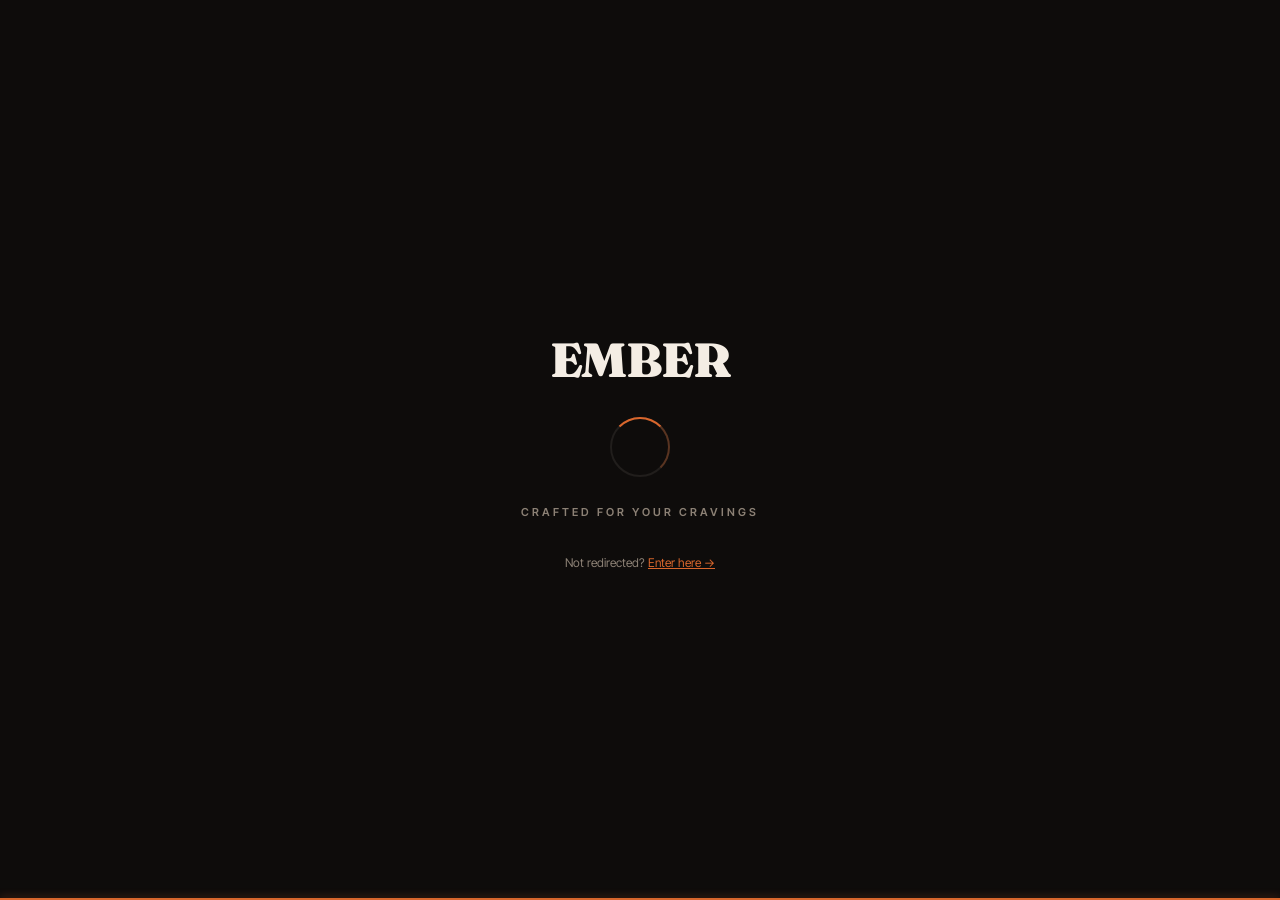
==== commit 6d7a892c: "update" ====
--- a/index.html
+++ b/index.html
@@ -3,444 +3,144 @@
 <head>
   <meta charset="UTF-8" />
   <meta name="viewport" content="width=device-width, initial-scale=1.0" />
-  <title>EMBER — Crafted for your cravings</title>
-  <link href="https://fonts.googleapis.com/css2?family=Fraunces:opsz,wght@9..144,700;9..144,900&family=Inter+Tight:wght@400;500;600;700&display=swap" rel="stylesheet" />
-  <link rel="stylesheet" href="style.css" />
+
+  <!-- Pure HTML redirect — no JS needed. Waits 3s then opens home.html -->
+  <meta http-equiv="refresh" content="3;url=home.html" />
+
+  <title>EMBER — Loading</title>
+  <link href="https://fonts.googleapis.com/css2?family=Fraunces:opsz,wght@9..144,700;9..144,900&family=Inter+Tight:wght@400;500;600&display=swap" rel="stylesheet" />
+
+  <style>
+
+    * { margin: 0; padding: 0; box-sizing: border-box; }
+
+    body {
+      background-color: #0E0C0B;
+      color: #F4EDE4;
+      font-family: 'Inter Tight', sans-serif;
+      height: 100vh;
+      display: flex;
+      align-items: center;
+      justify-content: center;
+      overflow: hidden;
+    }
+
+    /* ── Centre card fades + slides up on load ── */
+    .loader-wrap {
+      display: flex;
+      flex-direction: column;
+      align-items: center;
+      gap: 28px;
+      animation: fadeUp 0.7s ease both;
+    }
+
+    @keyframes fadeUp {
+      from { opacity: 0; transform: translateY(18px); }
+      to   { opacity: 1; transform: translateY(0); }
+    }
+
+    /* ── EMBER wordmark ── */
+    .brand {
+      font-family: 'Fraunces', serif;
+      font-size: 48px;
+      font-weight: 900;
+      letter-spacing: -1.5px;
+      color: #F4EDE4;
+    }
+
+    /* ── Spinner ── */
+    .spinner-wrap {
+      position: relative;
+      width: 60px;
+      height: 60px;
+    }
+
+    /* Dim background ring */
+    .spinner-wrap::before {
+      content: '';
+      position: absolute;
+      inset: 0;
+      border-radius: 50%;
+      border: 2px solid rgba(244, 237, 228, 0.08);
+    }
+
+    /* Spinning arc */
+    .spinner {
+      position: absolute;
+      inset: 0;
+      border-radius: 50%;
+      border: 2px solid transparent;
+      border-top-color: #D9662C;
+      border-right-color: rgba(217,102,44,0.3);
+      animation: spin 0.9s linear infinite;
+    }
+
+    @keyframes spin {
+      to { transform: rotate(360deg); }
+    }
+
+    /* ── Tagline ── */
+    .tagline {
+      font-size: 11px;
+      font-weight: 600;
+      letter-spacing: 3px;
+      text-transform: uppercase;
+      color: #8C8175;
+      animation: fadeUp 0.7s 0.25s ease both;
+    }
+
+    /* ── Progress bar crawls across the bottom ── */
+    /* Duration matches the meta refresh (3s) */
+    .progress-bar {
+      position: fixed;
+      bottom: 0;
+      left: 0;
+      height: 2px;
+      width: 0%;
+      background-color: #D9662C;
+      box-shadow: 0 0 8px rgba(217, 102, 44, 0.6);
+      animation: fillBar 3s ease-in-out forwards;
+    }
+
+    @keyframes fillBar {
+      to { width: 100%; }
+    }
+
+    /* ── Fallback link (shown after 3s if redirect fails) ── */
+    .fallback {
+      font-size: 12px;
+      color: #8C8175;
+      margin-top: 8px;
+      opacity: 0;
+      /* Fade in only after 3s — so it's invisible during normal load */
+      animation: fadeUp 0.5s 3.2s ease forwards;
+    }
+
+    .fallback a {
+      color: #D9662C;
+      text-decoration: underline;
+    }
+
+  </style>
 </head>
 <body>
 
-<!-- THEME CHECKBOX (hidden) -->
-<input type="checkbox" id="themeCheck" class="theme-check" />
+  <div class="loader-wrap">
+    <div class="brand">EMBER</div>
 
-<!-- MENU CHECKBOX (hidden) -->
-<input type="checkbox" id="menuCheck" class="menu-check" />
+    <div class="spinner-wrap">
+      <div class="spinner"></div>
+    </div>
 
-<!-- NAV (Fixed) -->
-<nav id="nav">
-  <a href="index.html" class="wordmark">EMBER</a>
-  
-  <div class="nav-links">
-    <a href="index.html" class="active">Home</a>
-    <a href="explore.html">Explore</a>
-    <a href="restaurants.html">Restaurants</a>
-    <a href="offers.html">Offers</a>
+    <p class="tagline">Crafted for your cravings</p>
+
+    <p class="fallback">
+      Not redirected? <a href="home.html">Enter here →</a>
+    </p>
   </div>
 
-  <!-- Search input (pure HTML/CSS) -->
-  <div class="nav-search-box">
-    <svg width="15" height="15" viewBox="0 0 24 24" fill="none" stroke="currentColor" stroke-width="2" stroke-linecap="round">
-      <circle cx="11" cy="11" r="8"/><line x1="21" y1="21" x2="16.65" y2="16.65"/>
-    </svg>
-    <input type="text" placeholder="Search biryani, pizza, burgers..." aria-label="Search dishes" />
-  </div>
-
-  <div class="nav-right">
-    <!-- Veg / Non-Veg Iconic Toggle (Symbols instead of text) -->
-    <label class="veg-toggle" title="Toggle Vegetarian / Non-Vegetarian" aria-label="Toggle Veg / Non-Veg">
-      <input type="checkbox" id="vegCheck" class="veg-check" />
-      <span class="veg-symbol veg-icon" title="Vegetarian">
-        <span class="symbol-box"><span class="symbol-circle"></span></span>
-      </span>
-      <div class="veg-toggle__track">
-        <div class="veg-toggle__thumb"></div>
-      </div>
-      <span class="veg-symbol nonveg-icon" title="Non-Vegetarian">
-        <span class="symbol-box"><span class="symbol-triangle"></span></span>
-      </span>
-    </label>
-
-    <!-- Theme Toggle (Light / Dark Mode) -->
-    <label for="themeCheck" class="theme-toggle" title="Toggle Light / Dark Mode" aria-label="Toggle Theme">
-      <span class="theme-icon-sun">☼</span>
-      <span class="theme-icon-moon">🌙</span>
-    </label>
-
-    <!-- Profile Icon on Right (Matches uploaded user icon) -->
-    <a href="profile.html" class="nav-profile-btn" title="My Profile" aria-label="Profile">
-      <svg width="20" height="20" viewBox="0 0 24 24" fill="none" stroke="currentColor" stroke-width="1.8" stroke-linecap="round" stroke-linejoin="round">
-        <circle cx="12" cy="12" r="10"></circle>
-        <circle cx="12" cy="10" r="3.2"></circle>
-        <path d="M6.2 18.8C7.5 16.5 9.6 15.2 12 15.2C14.4 15.2 16.5 16.5 17.8 18.8"></path>
-      </svg>
-    </a>
-
-    <a href="explore.html" class="btn btn-primary">Order now</a>
-
-    <!-- Hamburger -->
-    <label for="menuCheck" class="hamburger" aria-label="Toggle menu">
-      <span></span>
-      <span></span>
-      <span></span>
-    </label>
-  </div>
-</nav>
-
-<!-- Mobile nav drawer -->
-<div class="mobile-nav" id="mobileNav">
-  <a href="index.html" class="active">Home</a>
-  <a href="explore.html">Explore</a>
-  <a href="restaurants.html">Restaurants</a>
-  <a href="offers.html">Offers</a>
-  <a href="profile.html">Profile</a>
-  <a href="login.html">Sign In</a>
-  <a href="signup.html">Register</a>
-</div>
-
-<!-- FLOATING QUICK CART PILL -->
-<a href="offers.html" class="floating-cart" title="View Cart">
-  <div class="cart-left">
-    <span class="cart-icon">🛒</span>
-    <div class="cart-text">
-      <span class="cart-count">2 Items Added</span>
-      <span class="cart-price">₹669</span>
-    </div>
-  </div>
-  <span class="cart-cta">View Order →</span>
-</a>
-
-<!-- LIVE SOCIAL PROOF TOAST -->
-<div class="live-order-toast">
-  <span class="toast-fire">🔥</span>
-  <div class="toast-content">
-    <p><strong>Aarav K.</strong> just ordered <strong>Dum Biryani</strong></p>
-    <span>2 minutes ago • Delhi NCR</span>
-  </div>
-</div>
-
-<!-- HERO (Landing Main) -->
-<section class="hero">
-  <div class="hero-content">
-    <p class="eyebrow">Order from 500+ restaurants</p>
-    <h1><span>Craving something</span><span>delicious?</span></h1>
-    <p class="hero-sub">Biryani, Burgers, Pizza, Chinese — order anything you want, delivered hot and fresh to your door in 25 mins.</p>
-    <div class="btn-row">
-      <a href="explore.html" class="btn btn-primary">Order now</a>
-      <a href="restaurants.html" class="btn btn-ghost">Browse restaurants</a>
-    </div>
-  </div>
-  <div class="hero-img-wrap">
-    <img src="https://images.unsplash.com/photo-1568901346375-23c9450c58cd?w=900&q=85&auto=format&fit=crop" alt="Signature Burger" />
-    <div class="badges">
-      <span class="badge">⭐ 4.9 rated</span>
-      <span class="badge">🕐 20–40 min delivery</span>
-      <span class="badge">🔥 50,000+ orders today</span>
-    </div>
-  </div>
-</section>
-
-<!-- CATEGORIES -->
-<section class="section" id="explore">
-  <div class="section-head">
-    <p class="eyebrow">What are you craving?</p>
-    <a href="explore.html" class="see-all">View all menu →</a>
-  </div>
-  <div class="cat-strip">
-    <a href="explore.html#biryani" class="cat-card wide">
-      <div class="img-box"><img src="https://images.unsplash.com/photo-1585937421612-70a008356fbe?w=600&q=80&auto=format&fit=crop" alt="Biryani" loading="lazy" /></div>
-      <span class="cat-name">Biryani</span>
-    </a>
-    <a href="explore.html#pizza" class="cat-card">
-      <div class="img-box"><img src="https://images.unsplash.com/photo-1513104890138-7c749659a591?w=400&q=80&auto=format&fit=crop" alt="Pizza" loading="lazy" /></div>
-      <span class="cat-name">Pizza</span>
-    </a>
-    <a href="explore.html#burgers" class="cat-card tall">
-      <div class="img-box"><img src="https://images.unsplash.com/photo-1555939594-58d7cb561ad1?w=400&q=80&auto=format&fit=crop" alt="Burgers" loading="lazy" /></div>
-      <span class="cat-name">Burgers</span>
-    </a>
-    <a href="explore.html#north-indian" class="cat-card">
-      <div class="img-box"><img src="https://images.unsplash.com/photo-1588166524941-3bf61a9c41db?w=400&q=80&auto=format&fit=crop" alt="North Indian" loading="lazy" /></div>
-      <span class="cat-name">North Indian</span>
-    </a>
-    <a href="explore.html#sushi" class="cat-card">
-      <div class="img-box"><img src="https://images.unsplash.com/photo-1569050467447-ce54b3bbc37d?w=400&q=80&auto=format&fit=crop" alt="Sushi" loading="lazy" /></div>
-      <span class="cat-name">Sushi</span>
-    </a>
-    <a href="explore.html#street-food" class="cat-card narrow">
-      <div class="img-box"><img src="https://images.unsplash.com/photo-1601050690597-df0568f70950?w=300&q=80&auto=format&fit=crop" alt="Street Food" loading="lazy" /></div>
-      <span class="cat-name">Street Food</span>
-    </a>
-    <a href="explore.html#pasta" class="cat-card">
-      <div class="img-box"><img src="https://images.unsplash.com/photo-1621996346565-e3dbc646d9a9?w=400&q=80&auto=format&fit=crop" alt="Pasta" loading="lazy" /></div>
-      <span class="cat-name">Pasta</span>
-    </a>
-    <a href="explore.html#desserts" class="cat-card">
-      <div class="img-box"><img src="https://images.unsplash.com/photo-1551024601-bec78aea704b?w=400&q=80&auto=format&fit=crop" alt="Desserts" loading="lazy" /></div>
-      <span class="cat-name">Desserts</span>
-    </a>
-    <a href="explore.html#tandoor" class="cat-card">
-      <div class="img-box"><img src="https://images.unsplash.com/photo-1567188040759-fb8a883dc6d8?w=400&q=80&auto=format&fit=crop" alt="Tandoor" loading="lazy" /></div>
-      <span class="cat-name">Tandoor</span>
-    </a>
-    <a href="explore.html#healthy" class="cat-card narrow">
-      <div class="img-box"><img src="https://images.unsplash.com/photo-1546069901-ba9599a7e63c?w=300&q=80&auto=format&fit=crop" alt="Healthy" loading="lazy" /></div>
-      <span class="cat-name">Healthy</span>
-    </a>
-  </div>
-</section>
-
-<!-- POPULAR DISHES -->
-<section class="section">
-  <div class="section-head">
-    <h2 class="section-title">Most ordered</h2>
-    <a href="explore.html" class="see-all">View all dishes →</a>
-  </div>
-  <div class="dishes-grid">
-
-    <div class="dish-card featured nonveg-card">
-      <div class="img-box img-rel">
-        <img src="https://images.unsplash.com/photo-1585937421612-70a008356fbe?w=700&q=85&auto=format&fit=crop" alt="Chicken Dum Biryani" loading="lazy" />
-        <span class="dish-tag">Best seller</span>
-      </div>
-      <div class="dish-body">
-        <h3 class="dish-name"><span class="dish-dot nonveg"></span>Chicken Dum Biryani</h3>
-        <p class="dish-desc">Slow-cooked basmati rice layered with spiced chicken, saffron & caramelised onions — sealed and dum-cooked over coal.</p>
-        <div class="meta-row">
-          <span class="price">₹349</span>
-          <span class="divider"></span>
-          <span class="rating">⭐ 4.9</span>
-          <span class="divider"></span>
-          <span class="orders">3,200+ orders</span>
-          <a href="explore.html" class="add-btn" title="Add to Order">+</a>
-        </div>
-      </div>
-    </div>
-
-    <div class="small-stack">
-      <div class="dish-card small nonveg-card">
-        <div class="img-box"><img src="https://images.unsplash.com/photo-1567188040759-fb8a883dc6d8?w=400&q=80&auto=format&fit=crop" alt="Butter Chicken" loading="lazy" /></div>
-        <div class="dish-body">
-          <h3 class="dish-name"><span class="dish-dot nonveg"></span>Butter Chicken</h3>
-          <p class="dish-desc">Tandoor-roasted chicken in rich tomato cream sauce, served with butter naan.</p>
-          <div class="meta-row"><span class="price">₹320</span><span class="divider"></span><span class="rating">⭐ 4.9</span><a href="explore.html" class="add-btn">+</a></div>
-        </div>
-      </div>
-      <div class="dish-card small">
-        <div class="img-box"><img src="https://images.unsplash.com/photo-1513104890138-7c749659a591?w=400&q=80&auto=format&fit=crop" alt="Margherita Pizza" loading="lazy" /></div>
-        <div class="dish-body">
-          <h3 class="dish-name"><span class="dish-dot veg"></span>Wood-fired Margherita</h3>
-          <p class="dish-desc">San Marzano tomatoes, fresh mozzarella, basil, olive oil.</p>
-          <div class="meta-row"><span class="price">₹399</span><span class="divider"></span><span class="rating">⭐ 4.8</span><a href="explore.html" class="add-btn">+</a></div>
-        </div>
-      </div>
-      <div class="dish-card small nonveg-card">
-        <div class="img-box"><img src="https://images.unsplash.com/photo-1555939594-58d7cb561ad1?w=400&q=80&auto=format&fit=crop" alt="Double Smash Burger" loading="lazy" /></div>
-        <div class="dish-body">
-          <h3 class="dish-name"><span class="dish-dot nonveg"></span>Double Smash Burger</h3>
-          <p class="dish-desc">Double smashed patty, American cheese, pickles, secret sauce.</p>
-          <div class="meta-row"><span class="price">₹299</span><span class="divider"></span><span class="rating">⭐ 4.7</span><a href="explore.html" class="add-btn">+</a></div>
-        </div>
-      </div>
-    </div>
-
-  </div>
-</section>
-
-<!-- RESTAURANTS PREVIEW -->
-<section class="section" id="restaurants">
-  <div class="section-head">
-    <h2 class="section-title">Top restaurants near you</h2>
-    <a href="restaurants.html" class="see-all">All restaurants →</a>
-  </div>
-  <div class="rest-grid">
-    <div class="rest-card offset">
-      <div class="img-box"><img src="https://images.unsplash.com/photo-1414235077428-338989a2e8c0?w=600&q=80&auto=format&fit=crop" alt="Dum Pukht" loading="lazy" /></div>
-      <div class="rest-body"><h3 class="rest-name">Dum Pukht</h3><p class="rest-cuisine">North Indian · Mughlai · Biryani</p><div class="rest-info"><span class="rating">★ 4.9</span> · <span>20–30 min</span> · <span>Free delivery</span></div></div>
-    </div>
-    <div class="rest-card">
-      <div class="img-box"><img src="https://images.unsplash.com/photo-1537047902294-62a40c20a6ae?w=600&q=80&auto=format&fit=crop" alt="The Burger Lab" loading="lazy" /></div>
-      <div class="rest-body"><h3 class="rest-name">The Burger Lab</h3><p class="rest-cuisine">Burgers · American · Shakes</p><div class="rest-info"><span class="rating">★ 4.8</span> · <span>25–35 min</span> · <span>₹30 delivery</span></div></div>
-    </div>
-    <div class="rest-card wide offset">
-      <div class="img-box"><img src="https://images.unsplash.com/photo-1466978913421-dad2ebd01d17?w=700&q=80&auto=format&fit=crop" alt="Wok & Roll" loading="lazy" /></div>
-      <div class="rest-body"><h3 class="rest-name">Wok & Roll</h3><p class="rest-cuisine">Chinese · Pan Asian · Sushi</p><div class="rest-info"><span class="rating">★ 4.7</span> · <span>30–40 min</span> · <span>Free delivery</span></div></div>
-    </div>
-    <div class="rest-card">
-      <div class="img-box"><img src="https://images.unsplash.com/photo-1555396273-367ea4eb4db5?w=600&q=80&auto=format&fit=crop" alt="Pizza Republic" loading="lazy" /></div>
-      <div class="rest-body"><h3 class="rest-name">Pizza Republic</h3><p class="rest-cuisine">Pizza · Italian · Pasta</p><div class="rest-info"><span class="rating">★ 4.8</span> · <span>20–30 min</span> · <span>₹20 delivery</span></div></div>
-    </div>
-  </div>
-</section>
-
-<!-- OFFER BANNER -->
-<section class="offer" id="offer">
-  <div class="offer-bg">
-    <img src="https://images.unsplash.com/photo-1544025162-d76694265947?w=1600&q=80&auto=format&fit=crop" alt="Flame grilled food" loading="lazy" />
-  </div>
-  <div class="offer-content">
-    <p class="eyebrow">Limited time deal</p>
-    <div class="offer-num">40%</div>
-    <h2 class="offer-title">Off your first order.</h2>
-    <p class="offer-sub">Use code <strong>EMBER40</strong> at checkout. Valid this weekend only.</p>
-    <a href="offers.html" class="btn btn-primary">Claim offer →</a>
-  </div>
-</section>
-
-<!-- TESTIMONIALS / REVIEWS -->
-<section class="section" style="border-top: 1px solid #2A241F; background-color: #120F0D;">
-  <div class="section-head">
-    <h2 class="section-title">Loved by 50,000+ Foodies</h2>
-    <span class="eyebrow">Real reviews</span>
-  </div>
-  <div class="reviews-grid">
-    <div class="review-card">
-      <div class="review-stars">★★★★★</div>
-      <p class="review-text">"The Chicken Dum Biryani here is on another level. The smoky charcoal aroma is real, not artificial flavor. Arrived steaming hot in 25 minutes!"</p>
-      <div class="reviewer">
-        <div class="reviewer-avatar">AK</div>
-        <div>
-          <h4>Ananya Kapoor</h4>
-          <span>Food Blogger • Ordered Dum Biryani</span>
-        </div>
-      </div>
-    </div>
-    <div class="review-card">
-      <div class="review-stars">★★★★★</div>
-      <p class="review-text">"Sourdough crust was perfectly charred with wood-fired blisters and the hot pepperoni was phenomenal. Pure authentic taste."</p>
-      <div class="reviewer">
-        <div class="reviewer-avatar" style="background:#8C3B1A;">RM</div>
-        <div>
-          <h4>Rohan Mehra</h4>
-          <span>Verified Foodie • Ordered Pizza</span>
-        </div>
-      </div>
-    </div>
-    <div class="review-card">
-      <div class="review-stars">★★★★★</div>
-      <p class="review-text">"Double Smash Burger has the juiciest patties and incredible house sauce. Best late-night delivery experience without a doubt."</p>
-      <div class="reviewer">
-        <div class="reviewer-avatar" style="background:#2A6E2A;">PS</div>
-        <div>
-          <h4>Priya Sharma</h4>
-          <span>Regular Customer • Ordered Burgers</span>
-        </div>
-      </div>
-    </div>
-  </div>
-</section>
-
-<!-- FAQ SECTION (<details> / <summary>) -->
-<section class="section" id="faq" style="border-top: 1px solid #2A241F;">
-  <div class="section-head">
-    <h2 class="section-title">Frequently Asked Questions</h2>
-    <span class="eyebrow">Everything you need to know</span>
-  </div>
-  <div class="faq-list">
-    <details class="faq-item" open>
-      <summary class="faq-question">
-        <span>How does Ember ensure food arrives hot and crisp?</span>
-        <span class="faq-chevron">▾</span>
-      </summary>
-      <div class="faq-answer">
-        <p>We use custom multi-layered thermal heat-locking packaging designed specifically for live-fire dishes. Steam vents prevent sogginess while keeping the core temperature above 65°C throughout transit.</p>
-      </div>
-    </details>
-    <details class="faq-item">
-      <summary class="faq-question">
-        <span>What is your typical delivery time?</span>
-        <span class="faq-chevron">▾</span>
-      </summary>
-      <div class="faq-answer">
-        <p>Our average delivery time is between 20 to 35 minutes depending on your location. Live-fire kitchens prepare orders in high-heat ovens for lightning-fast turnaround.</p>
-      </div>
-    </details>
-    <details class="faq-item">
-      <summary class="faq-question">
-        <span>Are pure vegetarian dishes prepared separately?</span>
-        <span class="faq-chevron">▾</span>
-      </summary>
-      <div class="faq-answer">
-        <p>Yes! All our partner kitchens maintain strictly dedicated tandoor skewers, prep stations, and cookware for pure vegetarian preparations to prevent cross-contamination.</p>
-      </div>
-    </details>
-    <details class="faq-item">
-      <summary class="faq-question">
-        <span>How can I claim discount coupons like EMBER40?</span>
-        <span class="faq-chevron">▾</span>
-      </summary>
-      <div class="faq-answer">
-        <p>Visit our <a href="offers.html" style="color:#D9662C; text-decoration:underline;">Offers page</a> to view all active promo codes. Simply enter the code during checkout to receive instant discounts up to 50%.</p>
-      </div>
-    </details>
-  </div>
-</section>
-
-<!-- APP DOWNLOAD & NEWSLETTER BANNER -->
-<section class="app-banner">
-  <div class="app-banner-inner">
-    <div class="app-content">
-      <span class="eyebrow">Get Exclusive Perks</span>
-      <h2>Experience the Ember App</h2>
-      <p>Unlock live order tracking, secret chef menus, and flat ₹100 cashback on your first 3 mobile app orders.</p>
-      <div class="app-badges">
-        <div class="store-badge">
-          <span class="store-icon">🍎</span>
-          <div>
-            <small>Download on the</small>
-            <strong>App Store</strong>
-          </div>
-        </div>
-        <div class="store-badge">
-          <span class="store-icon">▶</span>
-          <div>
-            <small>GET IT ON</small>
-            <strong>Google Play</strong>
-          </div>
-        </div>
-      </div>
-    </div>
-    <div class="newsletter-box">
-      <h3>Subscribe for Secret Deals 🔥</h3>
-      <p>Get weekly chef's specials and private promo codes delivered directly to your inbox.</p>
-      <form class="subscribe-form" action="#" onsubmit="return false;">
-        <input type="email" placeholder="Enter your email address" required />
-        <button type="submit" class="btn btn-primary">Join Club</button>
-      </form>
-    </div>
-  </div>
-</section>
-
-<!-- WHY EMBER -->
-<section class="why">
-  <h2 class="section-title">Why Ember</h2>
-  <div class="why-grid">
-    <div class="why-item">
-      <span class="why-num">01</span>
-      <div><h3 class="why-title">Fire is the ingredient.</h3><p class="why-body">Every dish on Ember is cooked over live flame, wood fire, or glowing coal. The heat isn't incidental — it's the method, and the flavour is proof.</p></div>
-    </div>
-    <div class="why-item">
-      <span class="why-num">02</span>
-      <div><h3 class="why-title">Sourced with intention.</h3><p class="why-body">We partner only with kitchens that name their suppliers. Grass-fed, line-caught, small-batch — the provenance is on the label because it matters.</p></div>
-    </div>
-    <div class="why-item">
-      <span class="why-num">03</span>
-      <div><h3 class="why-title">Delivered at its best.</h3><p class="why-body">Packaging engineered to hold heat and texture. If it's meant to arrive hot and crisp, it does. We tested every container before we shipped a single order.</p></div>
-    </div>
-    <div class="why-item">
-      <span class="why-num">04</span>
-      <div><h3 class="why-title">No compromise, no filler.</h3><p class="why-body">No promoted listings. No paid placement. Every restaurant here earned its position by the quality of what comes out of the kitchen.</p></div>
-    </div>
-  </div>
-</section>
-
-<!-- FOOTER -->
-<footer>
-  <div class="footer-top">
-    <div>
-      <div class="footer-wordmark"><span class="ember-dot"></span> EMBER</div>
-      <p class="footer-tagline">Fire-crafted delivery, since 2023.</p>
-    </div>
-    <div class="footer-nav">
-      <div><p class="col-head">Discover</p><ul><li><a href="restaurants.html">Restaurants</a></li><li><a href="explore.html">Signature dishes</a></li><li><a href="offers.html">Offers & Deals</a></li><li><a href="profile.html">My Account</a></li></ul></div>
-      <div><p class="col-head">Company</p><ul><li><a href="index.html">About us</a></li><li><a href="#">Careers</a></li><li><a href="#">Press</a></li><li><a href="#">Blog</a></li></ul></div>
-      <div><p class="col-head">Support</p><ul><li><a href="#">Help centre</a></li><li><a href="profile.html#orders">Track order</a></li><li><a href="#">Accessibility</a></li><li><a href="#">Contact</a></li></ul></div>
-      <div><p class="col-head">Partners</p><ul><li><a href="#">List your restaurant</a></li><li><a href="#">Become a rider</a></li><li><a href="#">Corporate orders</a></li><li><a href="#">API</a></li></ul></div>
-    </div>
-  </div>
-  <div class="footer-bottom">
-    <p>© 2026 Ember Technologies Inc. All rights reserved.</p>
-    <div class="legal-links"><a href="#">Privacy</a><a href="#">Terms</a><a href="#">Cookies</a></div>
-  </div>
-</footer>
+  <!-- Orange progress bar at the bottom -->
+  <div class="progress-bar"></div>
 
 </body>
-</html>+</html>
